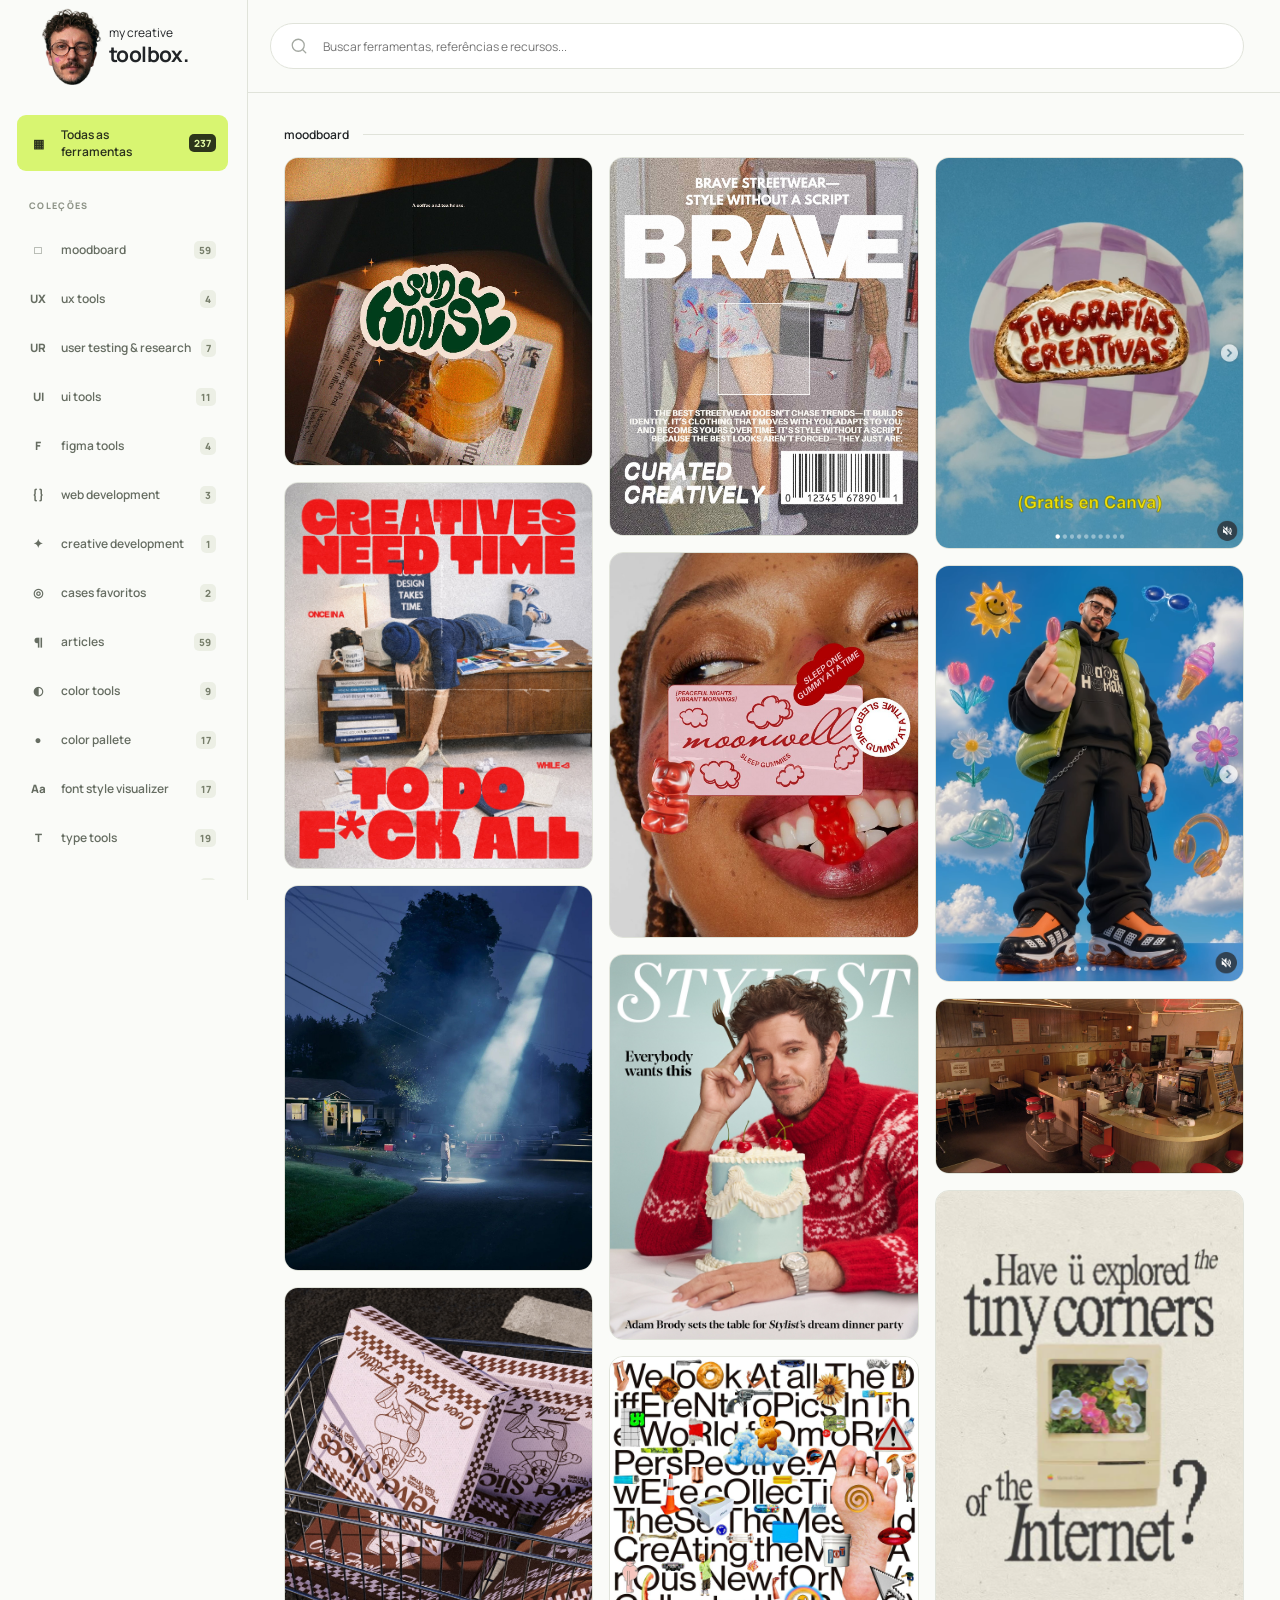
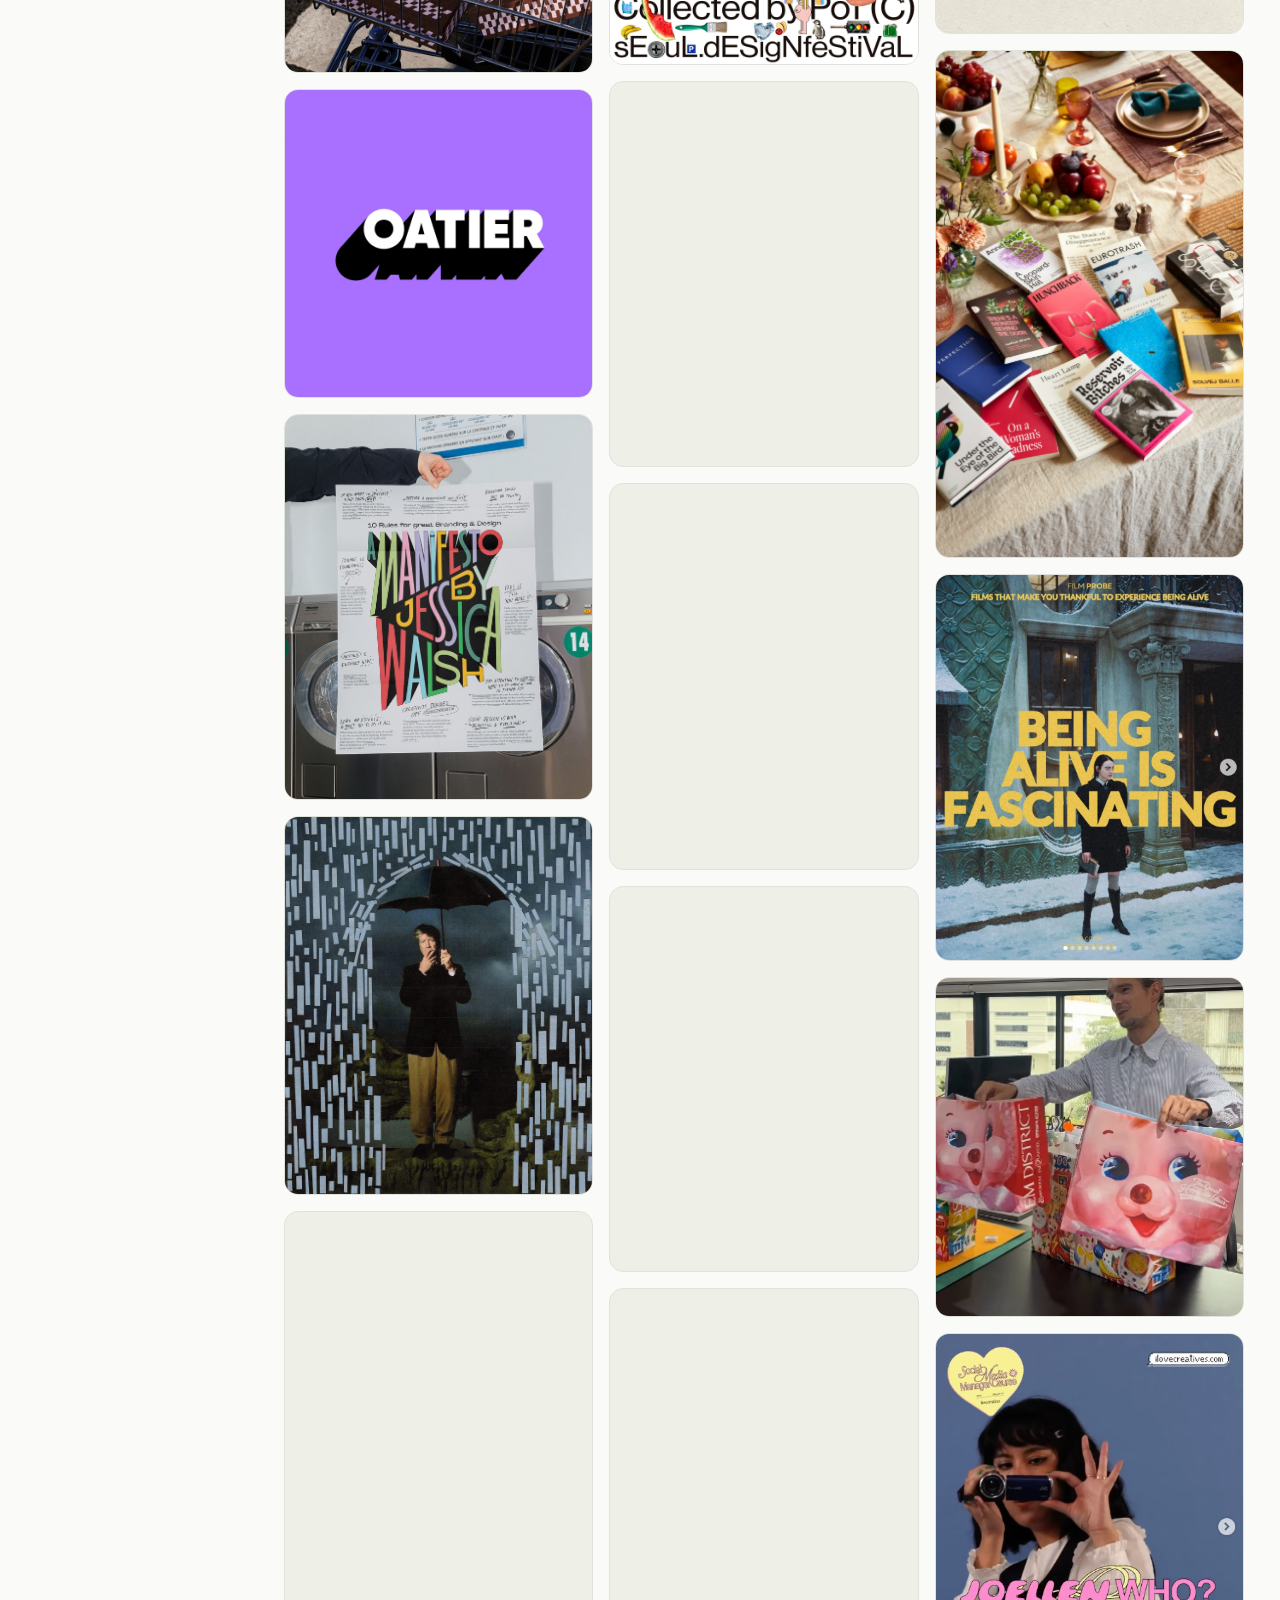
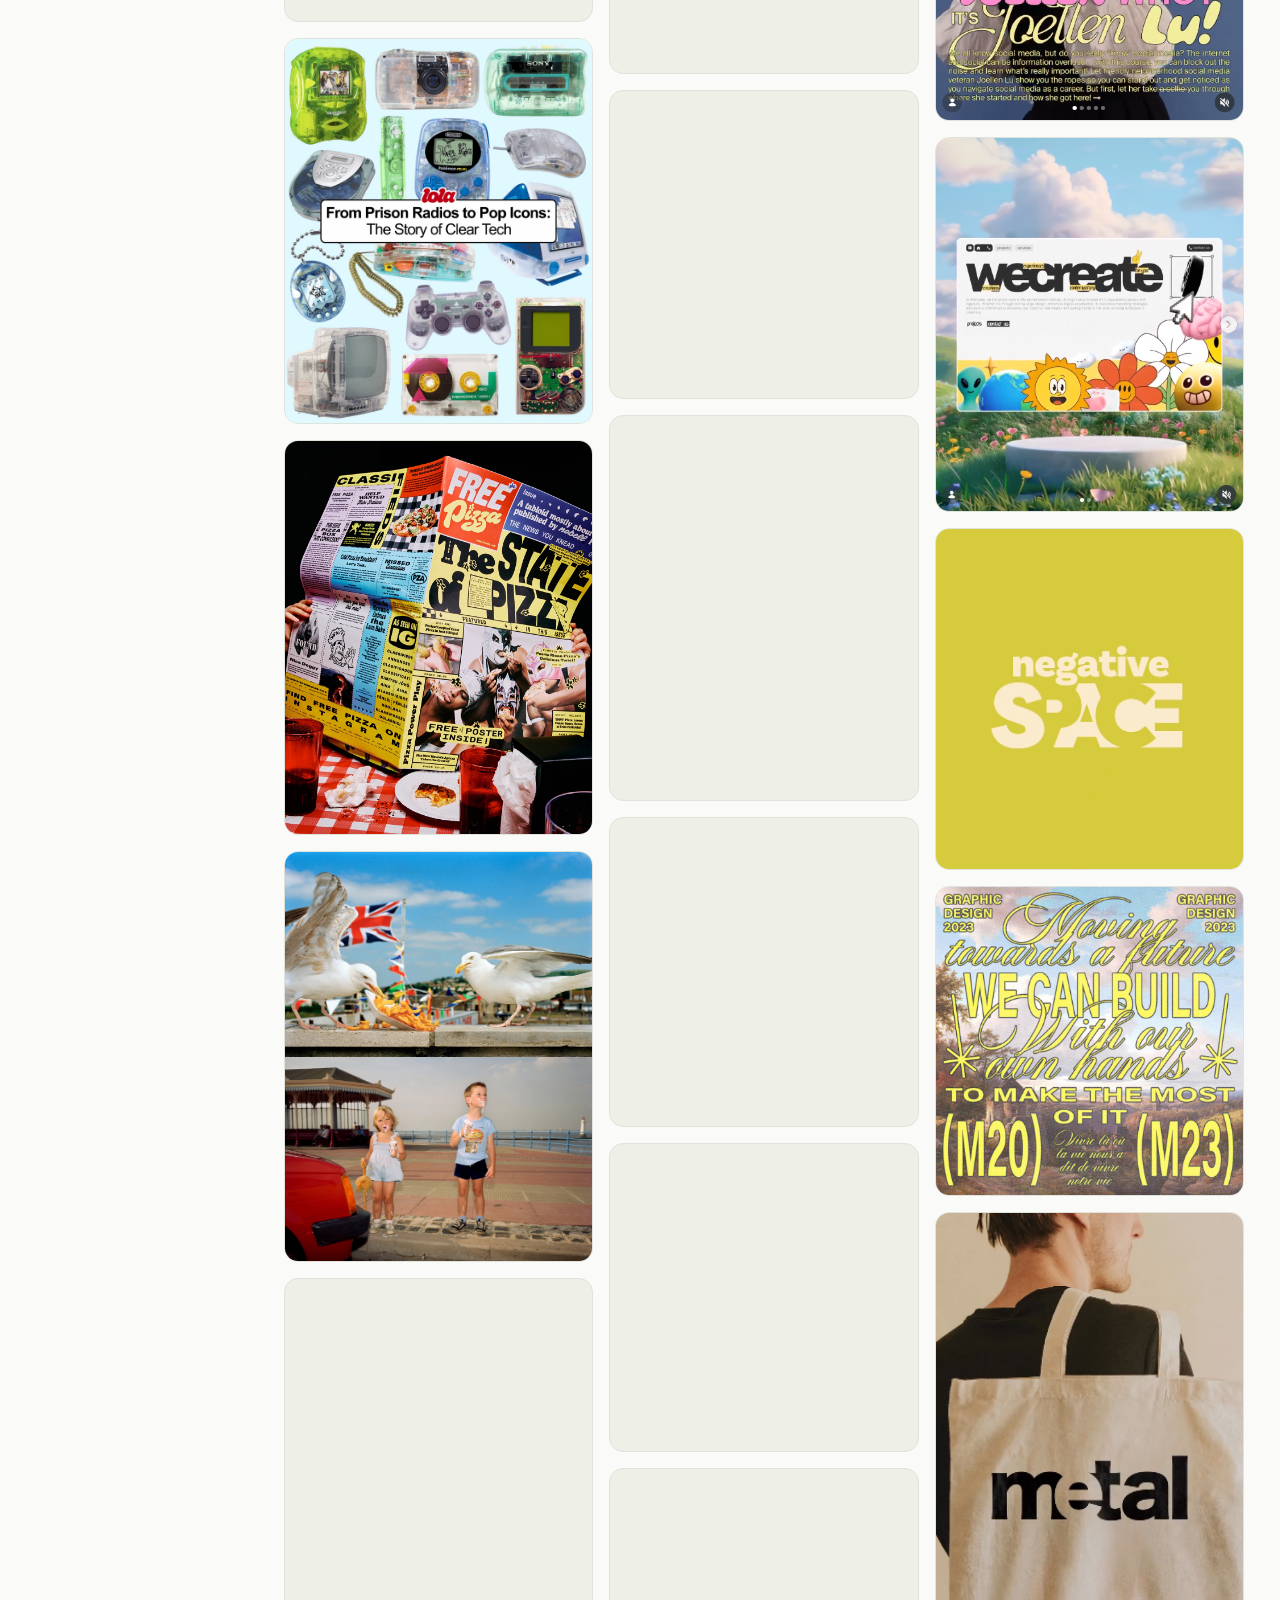
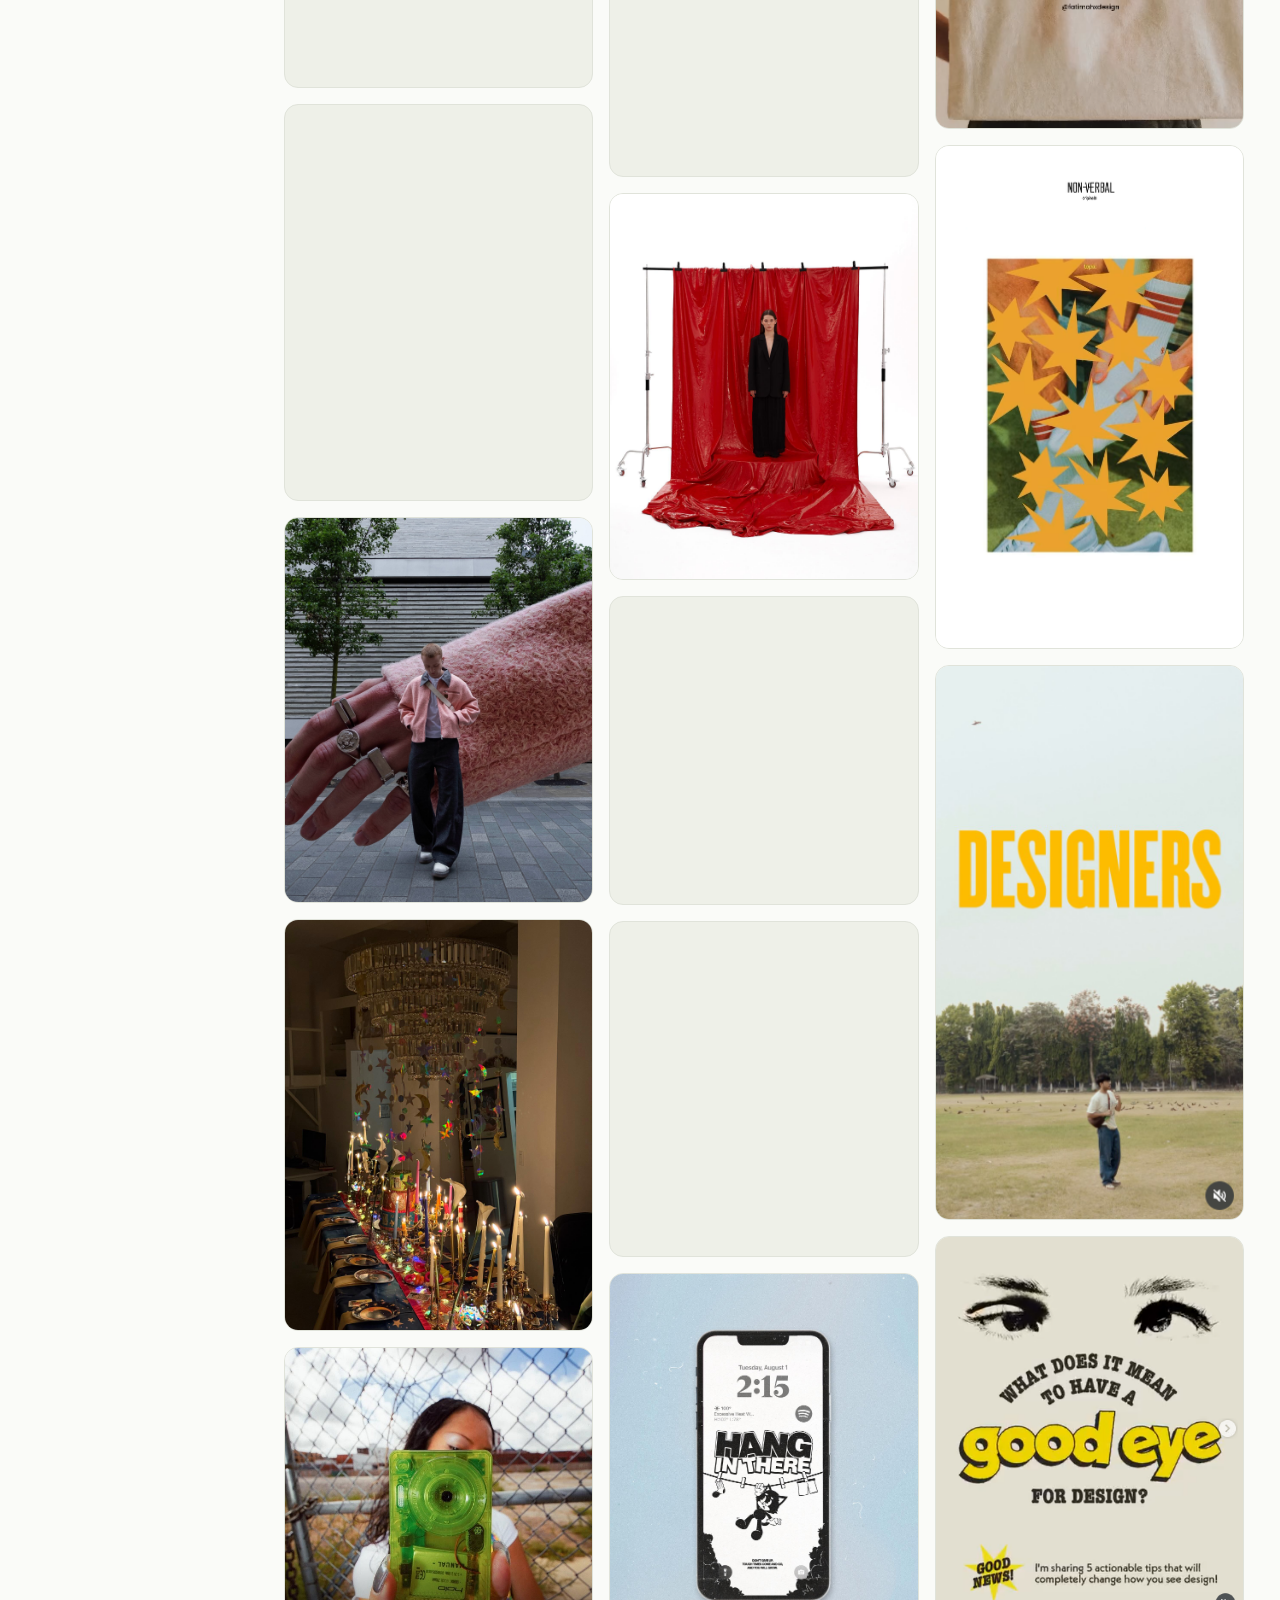
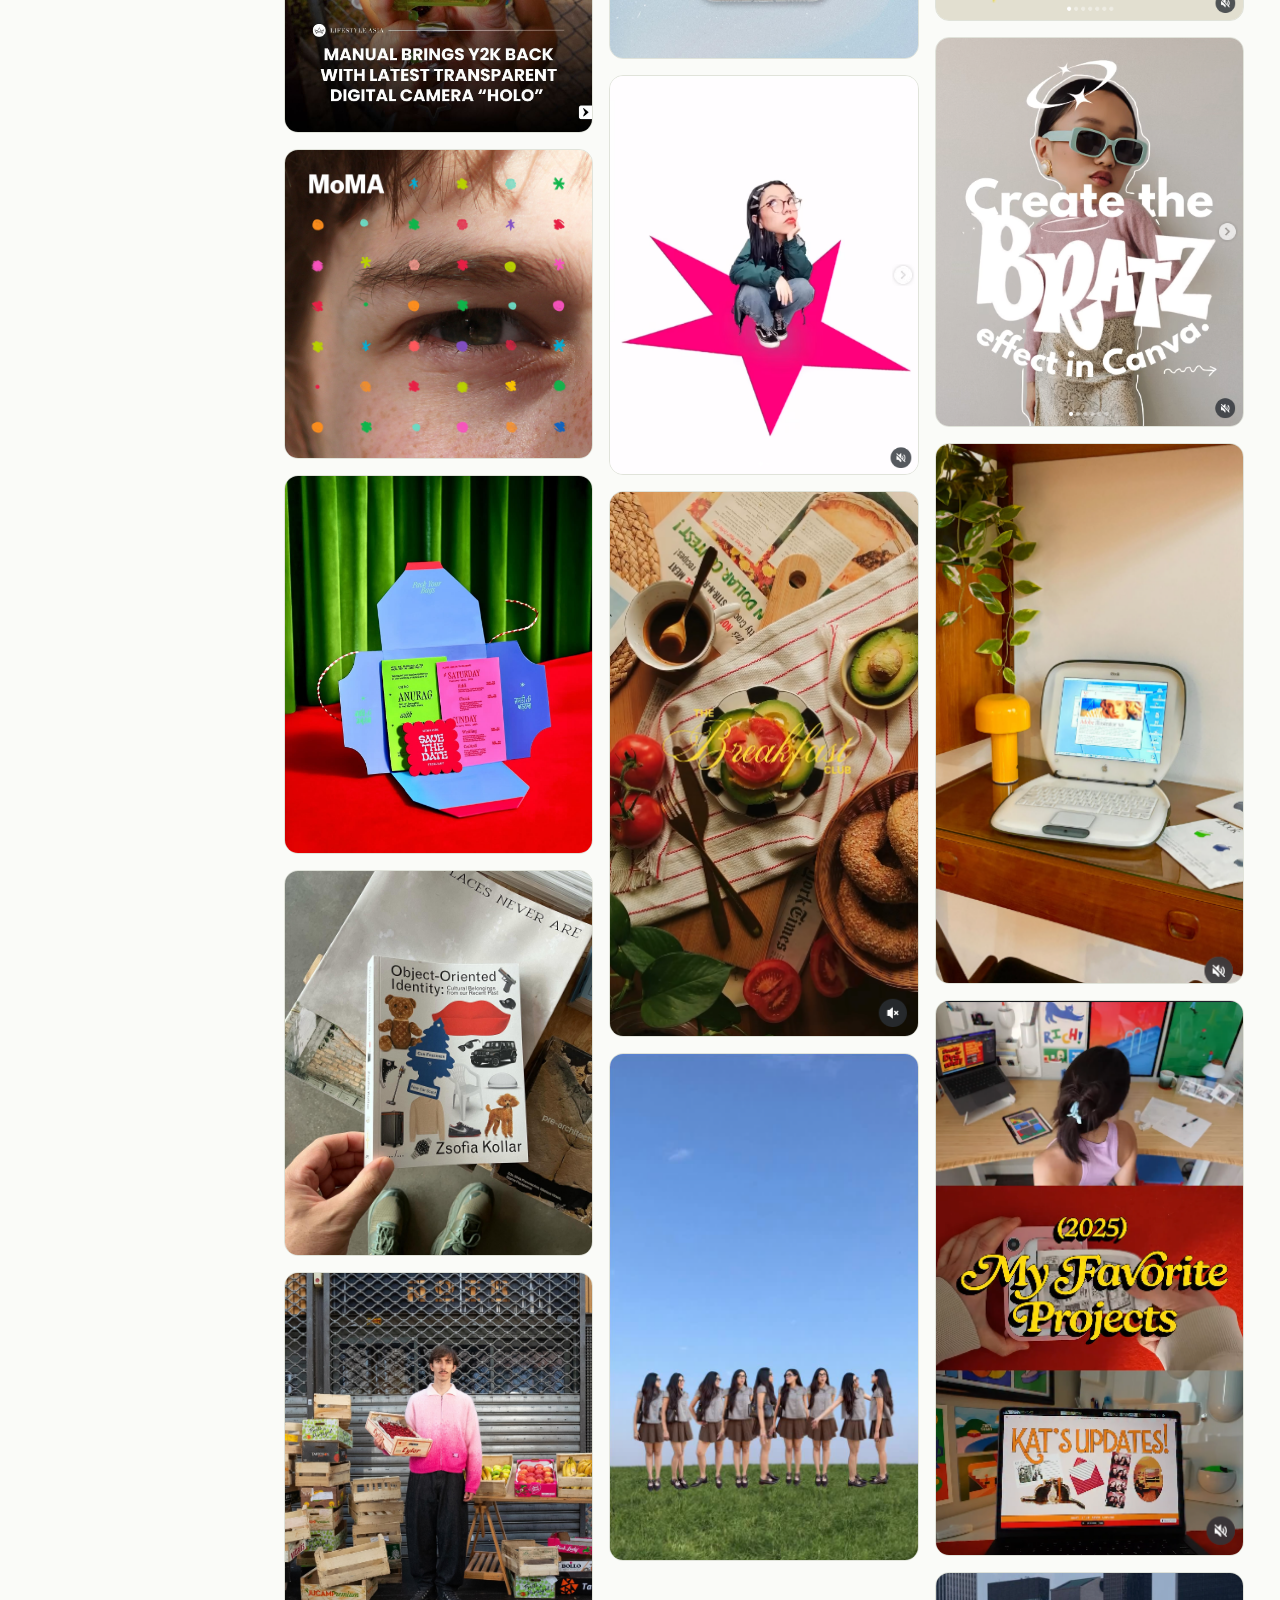
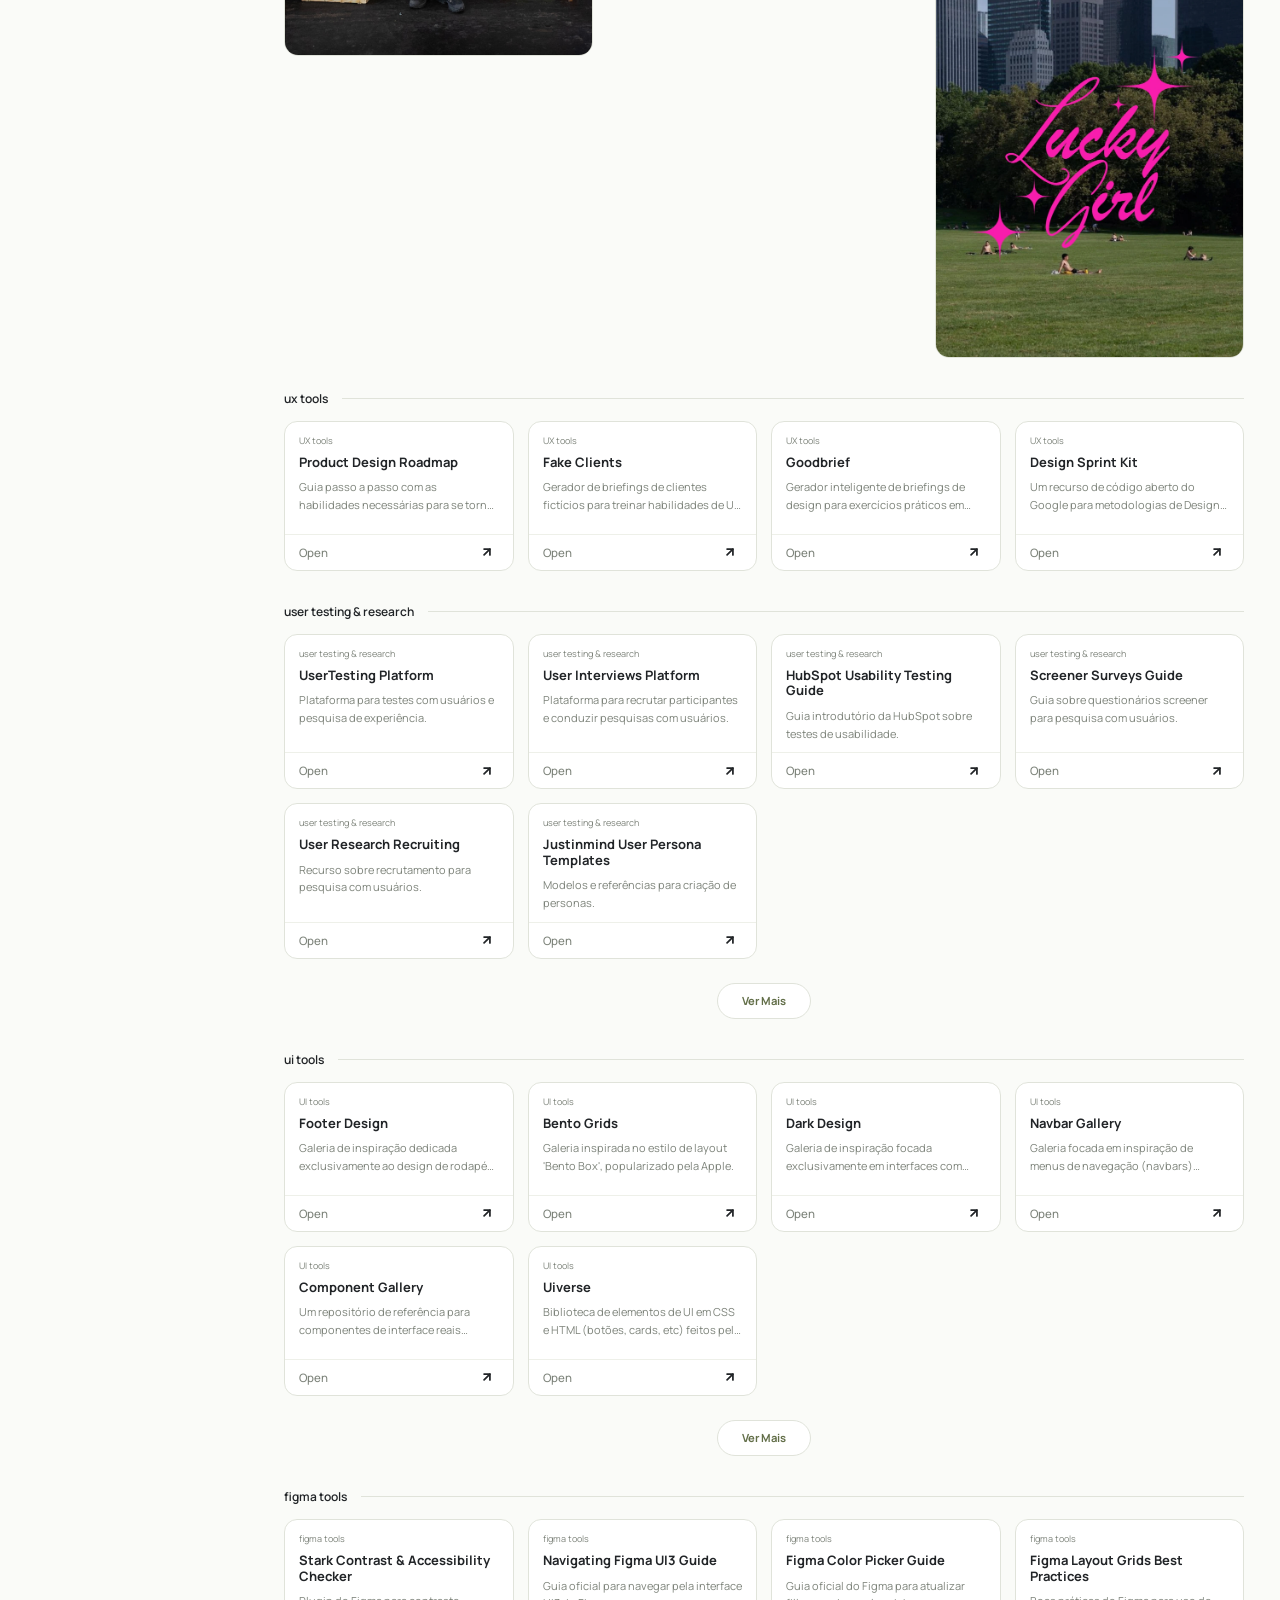
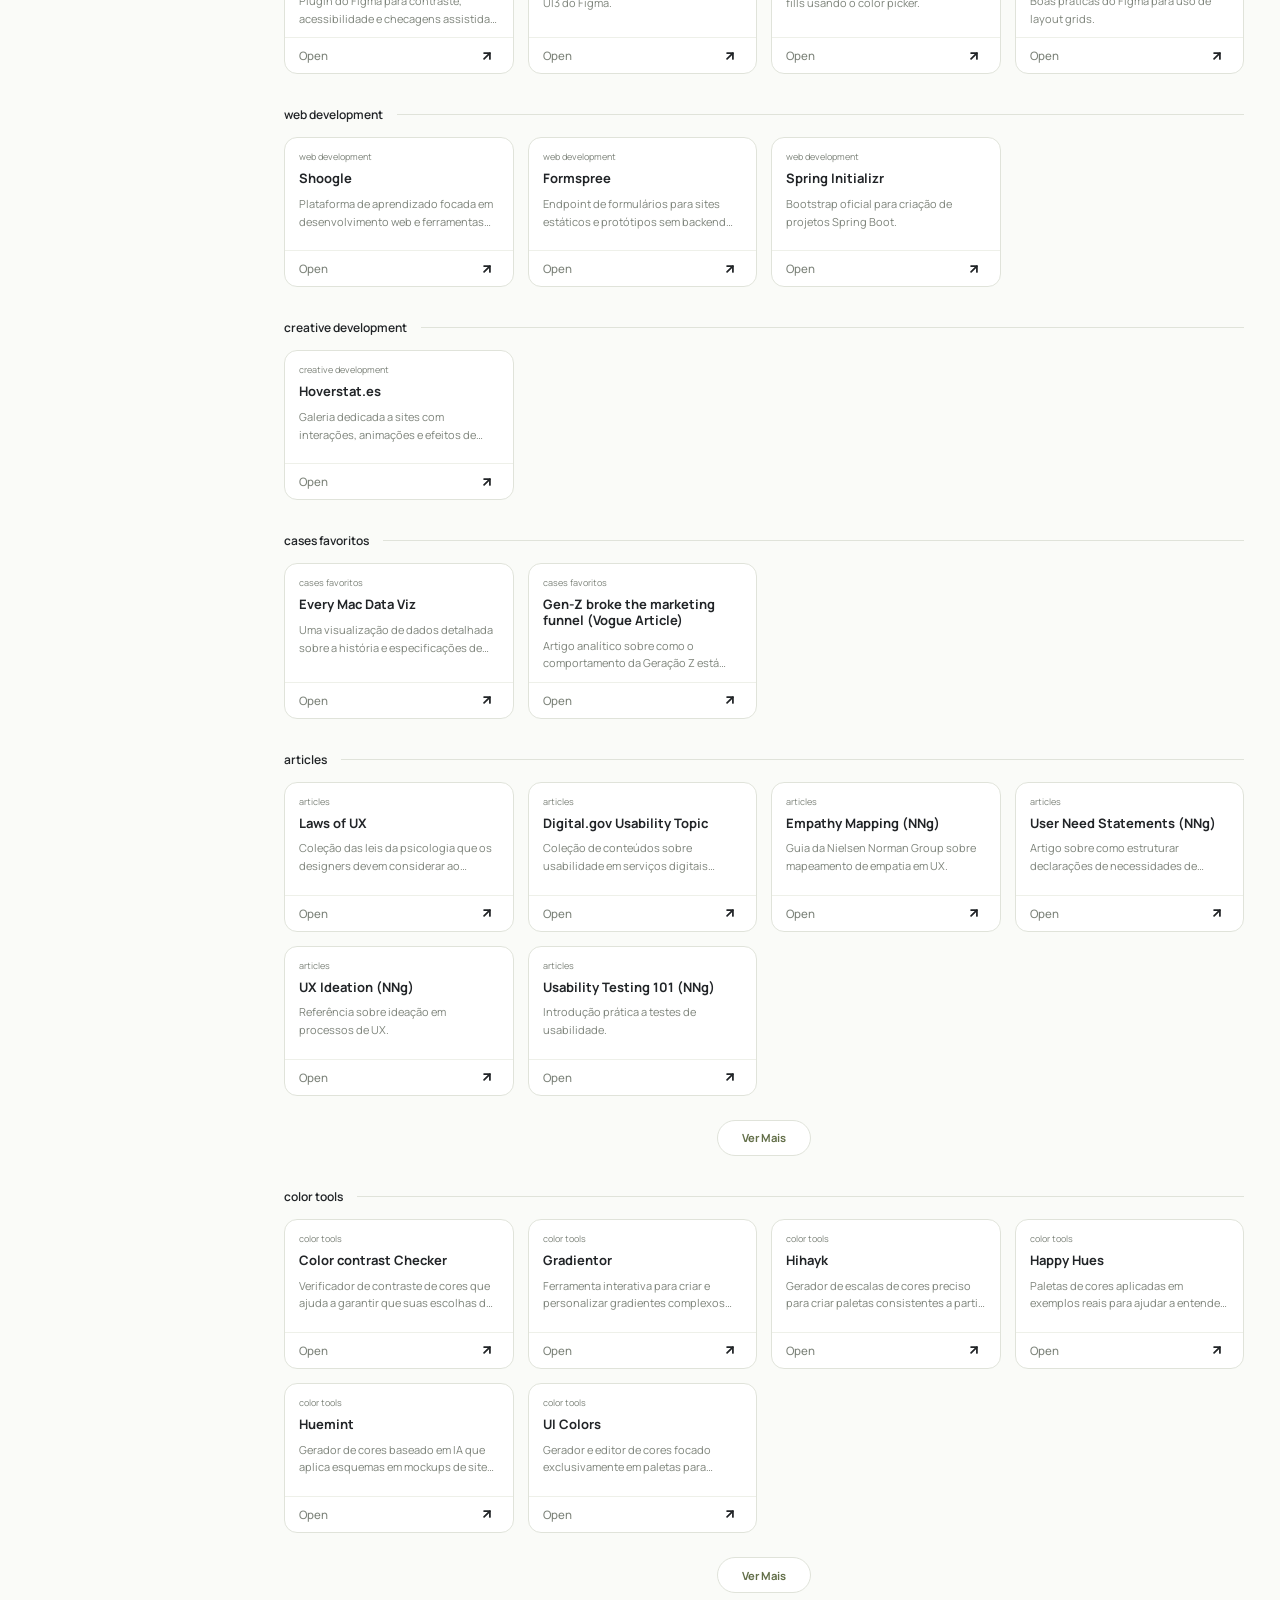
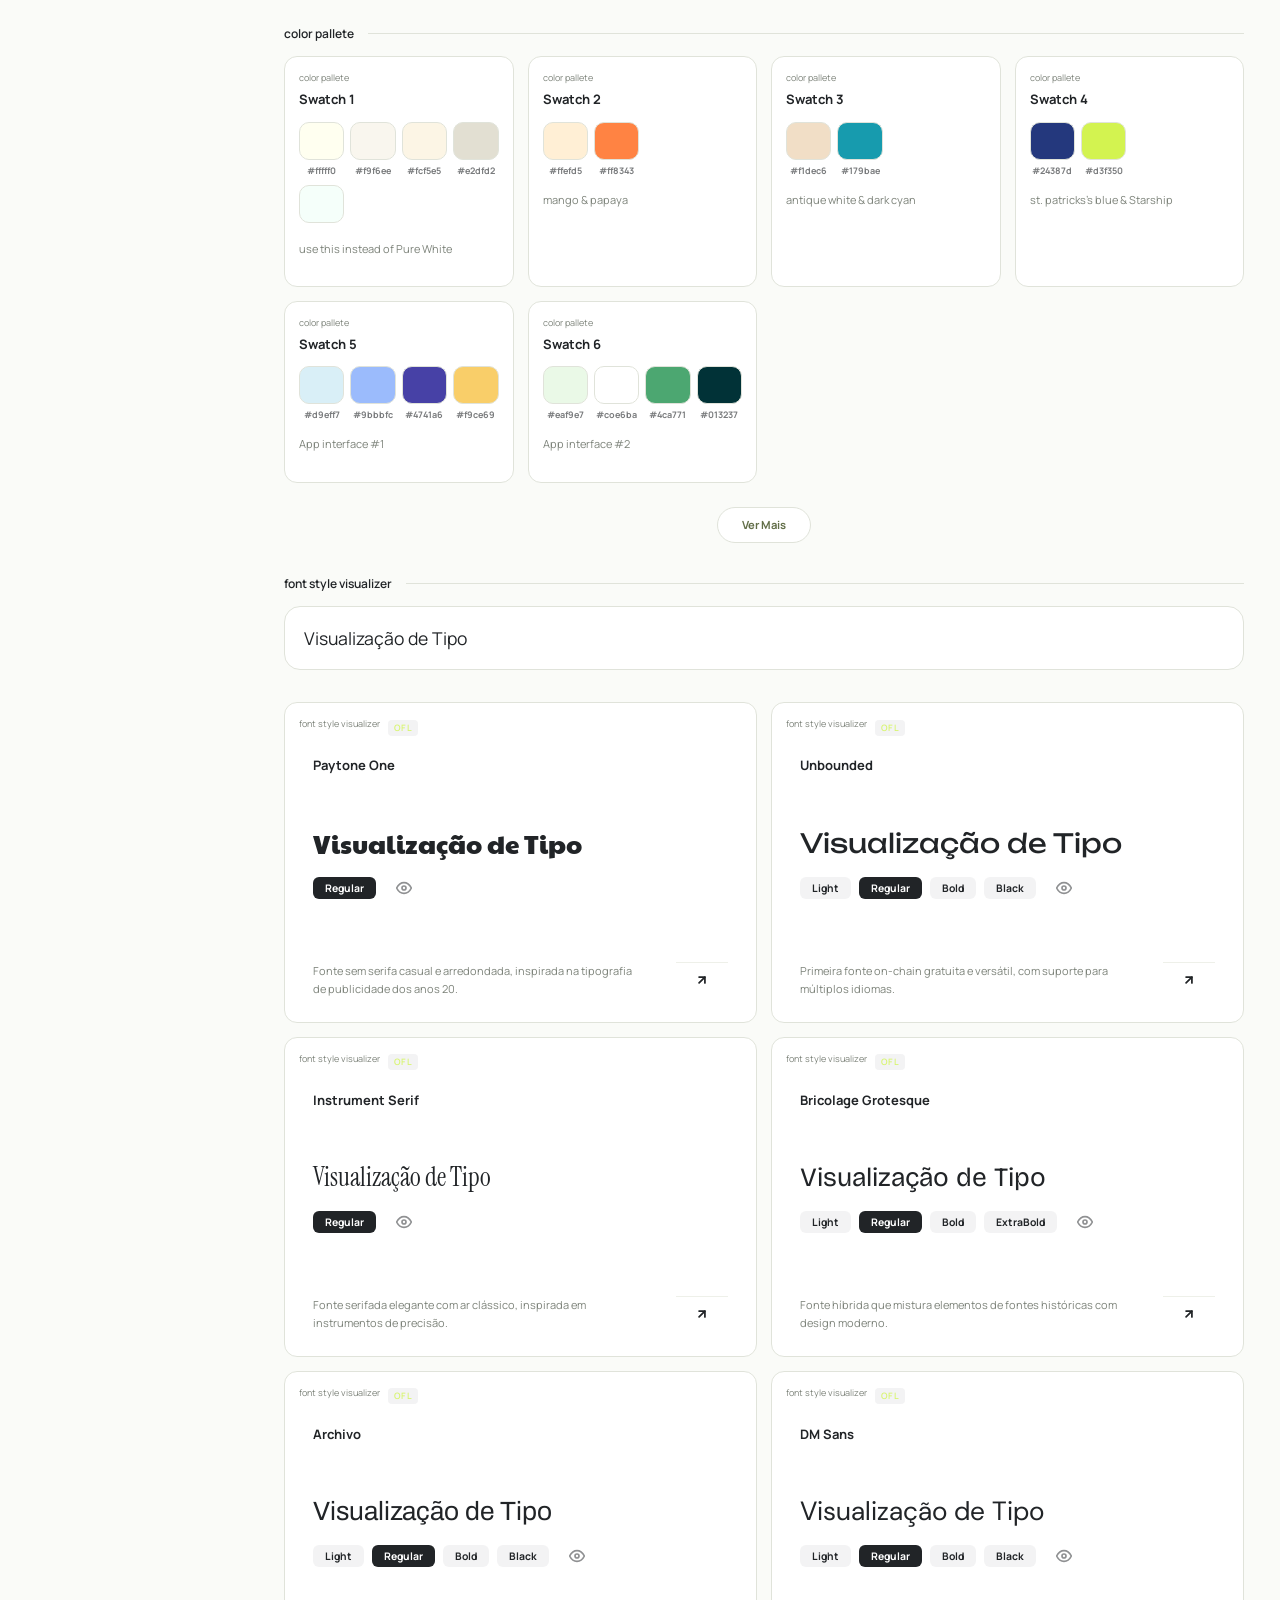
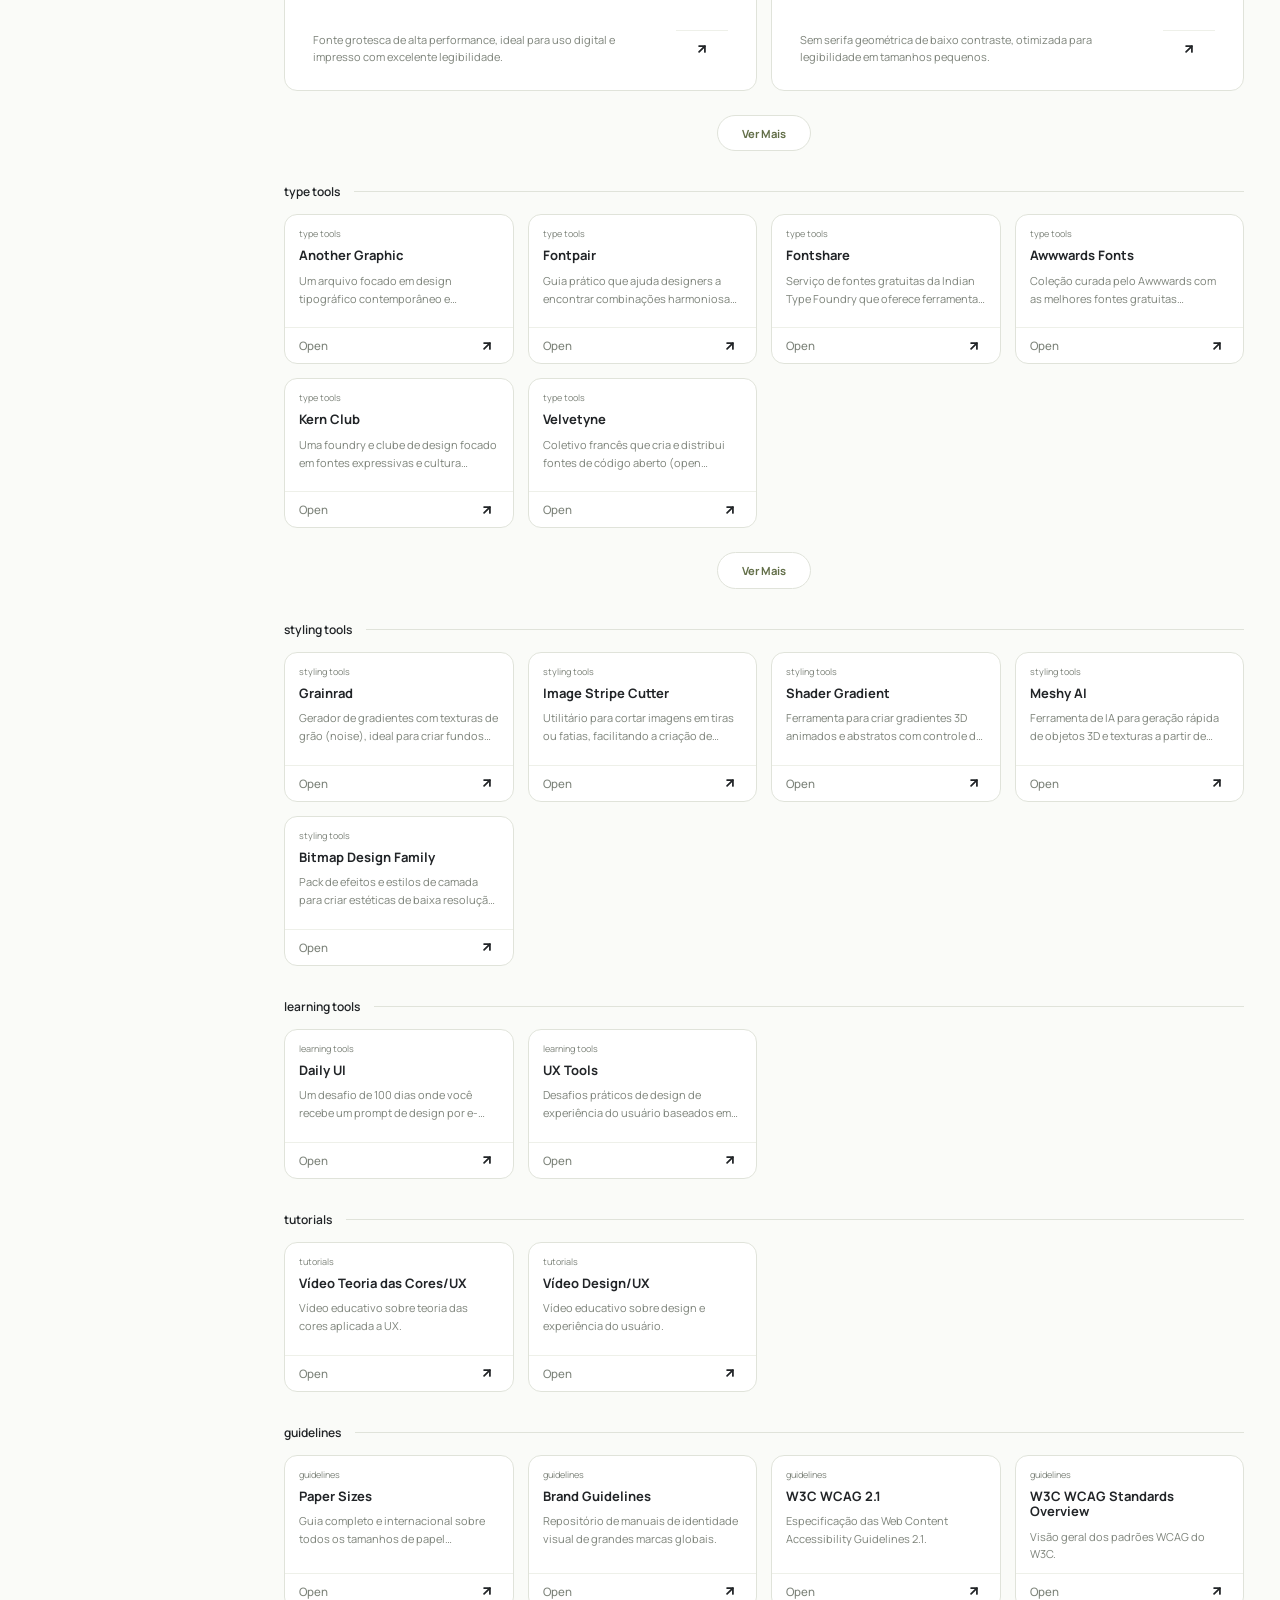
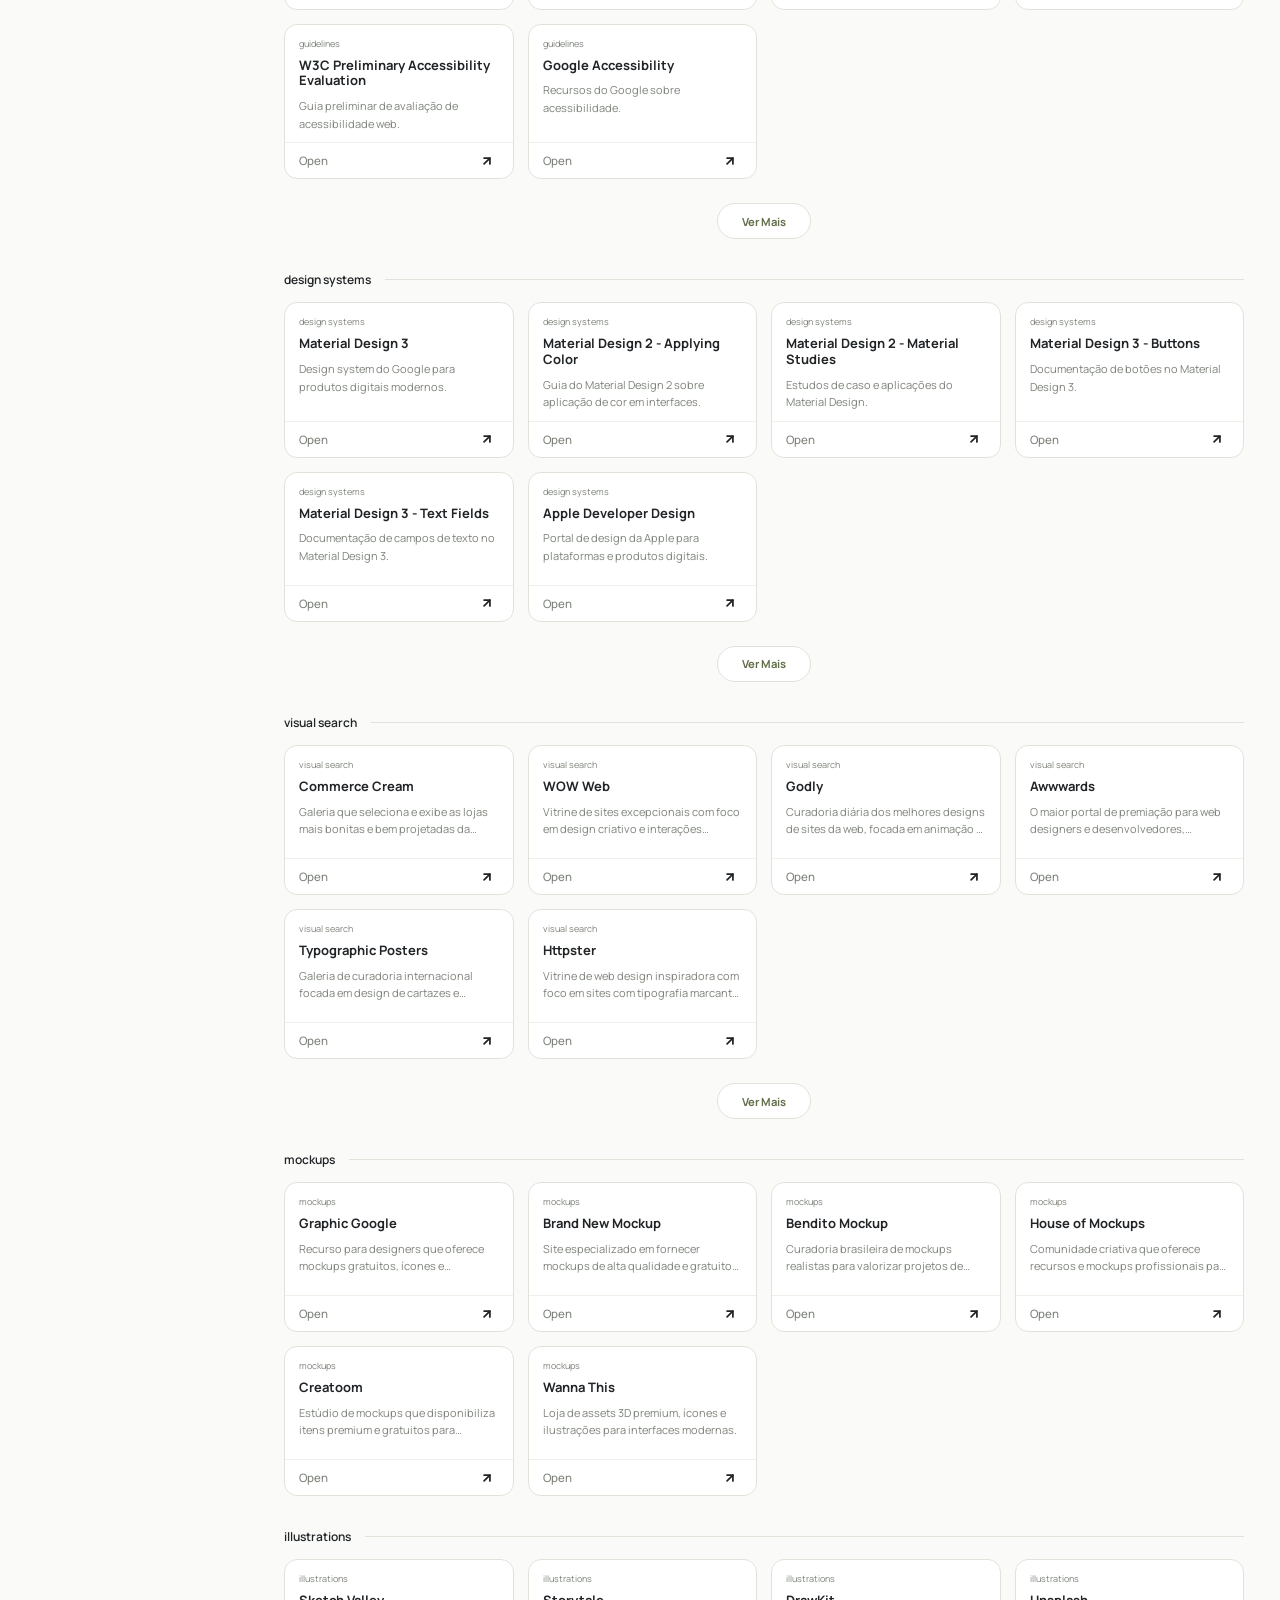
==== index.html @ 67f5ed66 "Initial commit" ====
<!DOCTYPE html>
<html lang="pt-br">
<head>
    <meta charset="UTF-8">
    <meta name="viewport" content="width=device-width, initial-scale=1.0">
    <title>My Creative Toolbox</title>
    <link rel="preconnect" href="https://fonts.googleapis.com">
    <link rel="preconnect" href="https://fonts.gstatic.com" crossorigin>
    <link href="https://fonts.googleapis.com/css2?family=DM+Serif+Display&family=Manrope:wght@400;600;700;800&display=swap" rel="stylesheet">
    <link rel="stylesheet" href="style.css">
</head>
<body>

    <div id="app-container">
        <main id="content">
            <!-- JS -->
        </main>
    </div>

    <script src="script.js"></script>
</body>
</html>
---- style.css ----
:root {
    /* Brand identity */
    --bg-color: #FAFAFA;
    --bg-card: #FFFFFF;
    --text-main: #212427;
    --text-muted: #7c8178;
    --border-color: #E0E0E0;
    --accent: #B0D411;
    --accent-blue: #4A90E2;
    --accent-pink: #FF2D55;
    --accent-orange: #FF6B00;
    --accent-green: #B0D411;
    --font-main: 'Manrope', sans-serif;
    --font-serif: 'DM Serif Display', serif;
    --card-shadow: 0 4px 12px rgba(0, 0, 0, 0.05);
    --radius: 12px;
}

body.dark-theme {
    --bg-color: #1A1A1A;
    --bg-card: #212427;
    --text-main: #FFFFFF;
    --text-muted: #CCCCCC;
    --border-color: rgba(255, 255, 255, 0.1);
    --card-shadow: 0 4px 12px rgba(0, 0, 0, 0.5);
}

html {
    background-color: var(--bg-color);
    transition: background-color 0.3s ease;
}

* {
    margin: 0;
    padding: 0;
    box-sizing: border-box;
}

/* Navbar Styles */
.navbar {
    position: fixed;
    top: 0;
    left: 0;
    width: 100%;
    height: 64px;
    background: rgba(255, 255, 255, 0.7);
    backdrop-filter: blur(20px);
    -webkit-backdrop-filter: blur(20px);
    border-bottom: 1px solid var(--border-color);
    z-index: 2000;
    display: flex;
    justify-content: center;
    padding: 0 2rem;
}

body.dark-theme .navbar {
    background: rgba(28, 28, 30, 0.7);
}

.nav-content {
    width: 100%;
    max-width: 1200px;
    display: flex;
    justify-content: space-between;
    align-items: center;
}

.nav-links {
    display: flex;
    gap: 1.5rem;
}

.nav-link {
    text-decoration: none;
    color: var(--text-main);
    font-size: 0.75rem;
    font-weight: 700;
    text-transform: uppercase;
    letter-spacing: 0.05em;
    transition: color 0.3s ease;
}

.nav-link:hover {
    color: var(--accent-blue);
}

body {
    color: var(--text-main);
    font-family: var(--font-main);
    display: flex;
    justify-content: center;
    padding: 6rem 2rem 4rem 2rem; /* Aumentado padding-top para não cobrir a hero */
    position: relative;
    scroll-behavior: smooth;
    background-color: var(--bg-color);
    transition: color 0.3s ease, background-color 0.3s ease;
    overflow-x: hidden;
}

body::before {
    content: '';
    position: absolute;
    top: 0;
    left: 0;
    width: 100%;
    height: 100%;
    background-image: url('assets/bg2.jpg');
    background-size: cover;
    background-position: center;
    background-attachment: fixed;
    opacity: 0.1; /* Bem sutil para o estilo iOS */
    pointer-events: none;
    z-index: -1;
}

#app-container {
    width: 100%;
    max-width: 1200px;
    position: relative;
    z-index: 10;
}

.hero-section {
    margin-bottom: 5rem;
    position: relative;
    text-align: center;
}

/* Barra de Busca iOS Style */
.search-container {
    max-width: 600px;
    margin: 2rem auto;
    padding: 0 1rem;
    padding-bottom: 2rem;
    position: sticky;
    top: 1rem;
    z-index: 100;
}

.search-input {
    width: 100%;
    padding: 0.8rem 3.5rem 0.8rem 1.2rem;
    border-radius: 12px;
    border: 1px solid var(--border-color);
    background: rgba(255, 255, 255, 0.8);
    backdrop-filter: blur(10px);
    -webkit-backdrop-filter: blur(10px);
    font-family: var(--font-main);
    font-size: 0.9rem;
    color: var(--text-main);
    box-shadow: 0 4px 20px rgba(0,0,0,0.05);
    outline: none;
    transition: all 0.3s ease;
}

body.dark-theme .search-input {
    background: rgba(28, 28, 30, 0.8); /* Cor do bg-card com transparência */
    box-shadow: 0 4px 20px rgba(0,0,0,0.3); /* Sombra mais escura para dark mode */
}

.search-icon {
    position: absolute;
    right: 2.2rem;
    top: 0.8rem;
    color: var(--text-muted);
    pointer-events: none;
    opacity: 0.7;
}

.hero-banner {
    max-width: 100%;
    height: auto;
    display: block;
    margin: 0 auto;
}

.hero-title::selection {
    background: var(--accent);
    color: #FFFFFF;
}

.category-section {
    --section-accent: var(--accent-green);
    margin-bottom: 3.5rem;
    position: relative;
}

.category-header {
    font-family: var(--font-serif);
    font-weight: 400;
    font-size: 2.2rem;
    padding: 0 0.5rem;
    margin-bottom: 0.75rem;
    display: flex;
    align-items: center;
    gap: 1rem;
    color: var(--text-main);
    letter-spacing: -0.01em;
}

.category-description {
    font-size: 0.85rem;
    color: var(--text-muted);
    margin-bottom: 1.5rem;
    padding: 0 0.5rem;
    max-width: 800px;
    line-height: 1.5;
    font-weight: 400;
}

.tools-grid {
    display: grid;
    grid-template-columns: repeat(auto-fill, minmax(280px, 1fr));
    gap: 1.5rem;
    padding: 0.5rem;
}

.tools-grid.font-list {
    grid-template-columns: repeat(2, 1fr);
}

/* Ajuste para manter a legibilidade em dispositivos móveis */
@media (max-width: 850px) {
    .tools-grid.font-list {
        grid-template-columns: 1fr;
    }
}

.tool-card {
    background: var(--bg-card);
    color: var(--text-main);
    padding: 1.5rem;
    text-decoration: none;
    display: flex;
    flex-direction: column;
    justify-content: space-between;
    min-height: 180px;
    border-radius: var(--radius);
    border: 1px solid var(--border-color);
    box-shadow: var(--card-shadow);
    transition: transform 0.3s cubic-bezier(0.4, 0, 0.2, 1), box-shadow 0.3s ease, background-color 0.3s ease;
}

.tool-card:hover {
    transform: scale(1.02);
    box-shadow: 0 8px 24px rgba(0, 0, 0, 0.08);
}

.tool-tags {
    display: flex;
    gap: 0.5rem;
    align-items: center;
    margin-bottom: 0.5rem;
}

.tool-category-tag {
    font-size: 0.6rem;
    text-transform: uppercase;
    letter-spacing: 0.05em;
    opacity: 0.6;
}

.tool-license-tag {
    font-size: 0.55rem;
    text-transform: uppercase;
    letter-spacing: 0.05em;
    padding: 2px 6px;
    border-radius: 4px;
    background: rgba(142, 142, 147, 0.1);
    font-weight: 600;
}

.tool-license-tag.free { color: var(--accent-green); }
.tool-license-tag.restricted { color: var(--accent-pink); }


.tool-name {
    font-weight: 800;
    font-size: 1.1rem;
    line-height: 1.2;
    margin-bottom: 0.4rem;
    letter-spacing: -0.01em;
}

.tool-description {
    font-size: 0.8rem;
    line-height: 1.4;
    color: var(--text-main);
    opacity: 0.7;
}

.tool-link-icon {
    margin-top: 2rem;
    padding-top: 10px;
    font-family: var(--font-main);
    font-weight: 600;
    font-size: 0.6rem;
    text-transform: uppercase;
    display: flex;
    justify-content: flex-end;
    align-items: center;
    color: var(--text-main);
}

.arrow-button {
    width: 28px;
    height: 28px;
    background: var(--bg-color);
    border-radius: 50%;
    display: flex;
    align-items: center;
    justify-content: center;
    transition: all 0.3s ease;
    color: var(--text-main);
    border: 1px solid var(--border-color);
}

.tool-card:hover .arrow-button {
    background-color: var(--text-main);
    color: #FFFFFF;
}

/* Books Checklist Styles */
.books-checklist {
    background: var(--bg-card);
    border-radius: var(--radius);
    border: 1px solid var(--border-color);
    padding: 0.5rem 1.5rem;
    display: flex;
    flex-direction: column;
    box-shadow: var(--card-shadow);
}

.book-checklist-item {
    display: flex;
    gap: 1rem;
    padding: 1rem 0;
    border-bottom: 1px solid var(--border-color);
    transition: opacity 0.3s ease;
}

.book-checklist-item:last-child {
    border-bottom: none;
}

.book-info {
    flex: 1;
}

.book-title-link {
    font-weight: 600;
    font-size: 1rem;
    text-decoration: none;
    color: var(--text-main);
    display: block;
    margin-bottom: 0.2rem;
}

.book-description-text {
    font-size: 0.85rem;
    opacity: 0.8;
    line-height: 1.4;
}

.book-checklist-item.completed {
    opacity: 0.5;
}

.book-checklist-item.completed .book-title-link {
    text-decoration: line-through;
}

/* Custom Checkbox */
.checkbox-container {
    display: block;
    position: relative;
    cursor: pointer;
    width: 22px;
    height: 22px;
    user-select: none;
    margin-top: 4px;
}

.checkbox-container input { display: none; }

.checkmark {
    position: absolute;
    top: 0;
    left: 0;
    height: 22px;
    width: 22px;
    background-color: transparent;
    border: 1.5px solid var(--text-muted);
    border-radius: 50%; /* iOS style round checkboxes */
}

.checkbox-container input:checked ~ .checkmark {
    background-color: var(--accent-blue);
    border-color: var(--accent-blue);
}

.checkmark:after {
    content: "";
    position: absolute;
    display: none;
    left: 7px;
    top: 3px;
    width: 5px;
    height: 10px;
    border: solid white;
    border-width: 0 3px 3px 0;
    transform: rotate(45deg);
}

.checkbox-container input:checked ~ .checkmark:after {
    display: block;
}

/* Color Pallete Styles */
.swatches-container {
    display: flex;
    gap: 1rem;
    margin: 1.5rem 0;
}

.swatch-item {
    display: flex;
    flex-direction: column;
    align-items: center;
    gap: 0.5rem;
}

.swatch-box {
    width: 44px;
    height: 44px;
    border-radius: 10px;
    border: 1px solid var(--border-color);
    cursor: pointer;
    transition: transform 0.2s ease;
}

.swatch-label {
    font-size: 0.65rem;
    font-weight: 700;
    color: var(--text-main);
    font-family: var(--font-main);
    letter-spacing: 0.05em;
    opacity: 0.6;
}

/* --- DECLARAÇÃO DE FONTES LOCAIS --- */

@font-face {
  font-family: 'Gambarino';
  src: url('assets/fonts/Gambarino-Regular.eot') format('embedded-opentype'),
       url('assets/fonts/Gambarino-Regular.woff2') format('woff2'),
       url('assets/fonts/Gambarino-Regular.woff') format('woff'),
       url('assets/fonts/Gambarino-Regular.ttf') format('truetype');
  font-weight: 400;
  font-display: swap;
  font-style: normal;
}


/* --- FIM DAS FONTES LOCAIS --- */

.font-preview-controls {
    margin-bottom: 2rem;
    width: 100%;
}

.font-input {
    width: 100%;
    padding: 1.2rem;
    font-family: var(--font-main);
    font-size: 1.1rem;
    border: 1px solid var(--border-color);
    border-radius: var(--radius);
    background: var(--bg-card);
    color: var(--text-main);
    outline: none;
    transition: all 0.2s ease;
}

.font-preview-text {
    font-size: 2.2rem;
    margin: 0;
    line-height: 1.2;
    word-break: break-word;
    min-height: auto;
    transition: color 0.2s ease;
}

.font-card {
    min-height: auto;
    padding: 1.2rem 1.5rem;
}

.font-card-footer {
    display: flex;
    justify-content: space-between;
    align-items: center;
    gap: 2rem;
    margin-top: auto;
}

.font-card .tool-link-icon {
    margin-top: 0;
    padding-top: 0;
}

.font-preview-container {
    margin: 1.5rem 0 2.5rem 0;
    display: flex;
    flex-direction: column;
}

.weight-selector {
    display: flex;
    gap: 0.5rem;
    margin-top: 1rem;
    flex-wrap: wrap;
    position: relative;
    align-items: center;
}

.variation-preview-trigger {
    display: inline-flex;
    align-items: center;
    justify-content: center;
    width: 24px;
    height: 24px;
    cursor: help;
    margin-left: 8px;
    opacity: 0.5;
    transition: all 0.2s ease;
    color: var(--text-main);
}

.tool-card:hover .variation-preview-trigger {
    color: #FFFFFF;
}

.variation-preview-trigger:hover {
    opacity: 1 !important;
    transform: scale(1.1);
}

.variations-popup {
    display: none;
    position: absolute;
    bottom: calc(100% + 12px);
    left: 0;
    background: var(--bg-card);
    border: 1px solid var(--border-color);
    padding: 1.2rem;
    z-index: 1000;
    width: 320px;
    border-radius: var(--radius);
    box-shadow: 0 10px 30px rgba(0,0,0,0.15);
    pointer-events: none;
    color: var(--text-main);
}

.variation-preview-trigger:hover + .variations-popup {
    display: block;
}

.popup-line {
    margin-bottom: 1rem;
    border-bottom: 1px solid rgba(14, 17, 17, 0.05);
    padding-bottom: 0.5rem;
}

.popup-line:last-child {
    margin-bottom: 0;
    border-bottom: none;
}

.popup-weight-label {
    font-size: 0.6rem;
    text-transform: uppercase;
    font-weight: 800;
    display: block;
    margin-bottom: 4px;
    opacity: 0.6;
}

.popup-preview-text {
    font-size: 1.3rem;
    line-height: 1.2;
    word-break: break-word;
}

.weight-chip {
    background: rgba(142, 142, 147, 0.1);
    border: none;
    padding: 4px 12px;
    border-radius: 6px;
    font-size: 0.65rem;
    font-family: var(--font-main);
    font-weight: 700;
    cursor: pointer;
    transition: all 0.2s ease;
    color: var(--text-main);
}

.weight-chip:hover {
    background: rgba(33, 36, 39, 0.14);
}

.weight-chip.active {
    background: #212427;
    color: #FFFFFF;
}

/* Moodboard Mural Styles */
.moodboard-grid {
    columns: 3 300px;
    column-gap: 1.5rem;
    padding: 0.5rem;
}

.moodboard-item {
    break-inside: avoid;
    margin-bottom: 1.5rem;
    border-radius: var(--radius);
    overflow: hidden;
    border: 1px solid var(--border-color);
    box-shadow: var(--card-shadow);
    transition: transform 0.3s ease;
    background: var(--bg-card);
}

.moodboard-item:hover {
    transform: scale(1.02);
}

.moodboard-item img {
    width: 100%;
    height: auto;
    display: block;
}

/* Featured Card Highlight */
.tool-card.featured {
    border: 1.5px solid var(--border-color);
    background: var(--bg-card);
    box-shadow: var(--card-shadow);
}

body.dark-theme .tool-card.featured {
    background: var(--bg-card);
}

/* Show More Button */
.show-more-btn {
    display: block;
    margin: 1.5rem auto 0 auto;
    padding: 0.6rem 1.5rem;
    background: var(--bg-card);
    border: 1px solid var(--border-color);
    border-radius: 20px;
    color: var(--accent-blue);
    font-family: var(--font-main);
    font-size: 0.7rem;
    font-weight: 700;
    text-transform: uppercase;
    cursor: pointer;
    transition: all 0.3s ease;
    box-shadow: var(--card-shadow);
}

.show-more-btn:hover {
    background: var(--accent-blue);
    color: #FFFFFF;
    transform: translateY(-2px);
}

/* Catalog identity */
:root {
    --bg-color: #FAFAFA;
    --bg-card: #FFFFFF;
    --text-main: #212427;
    --text-muted: #212427;
    --border-color: #E0E0E0;
    --panel-soft: #F4F4F4;
    --panel-hover: #F0F0F0;
    --accent: #B0D411;
    --accent-green: #B0D411;
    --accent-blue: #4A90E2;
    --accent-pink: #FF2D55;
    --accent-orange: #FF6B00;
    --card-shadow: 0 1px 0 rgba(33, 36, 39, 0.05), 0 12px 28px rgba(33, 36, 39, 0.04);
    --radius: 14px;
}

body.dark-theme {
    --bg-color: #1A1A1A;
    --bg-card: #212427;
    --text-main: #FFFFFF;
    --text-muted: #CCCCCC;
    --border-color: rgba(255, 255, 255, 0.08);
    --panel-soft: #212427;
    --panel-hover: #212427;
    --card-shadow: 0 1px 0 rgba(255, 255, 255, 0.03), 0 18px 34px rgba(0, 0, 0, 0.24);
}

html {
    scroll-padding-top: 28px;
}

body {
    justify-content: flex-start;
    min-height: 100vh;
    padding: 18px 22px 48px 248px;
    background: var(--bg-color);
}

body::before {
    display: none;
}

#app-container {
    max-width: none;
    width: 100%;
}

.navbar {
    top: 8px;
    left: 8px;
    bottom: 8px;
    width: 216px;
    height: auto;
    padding: 10px;
    align-items: stretch;
    justify-content: flex-start;
    background: rgba(255, 255, 255, 0.82);
    border: 1px solid var(--border-color);
    border-radius: 22px;
    box-shadow: 0 18px 45px rgba(16, 17, 18, 0.08);
    overflow: hidden;
}

body.dark-theme .navbar {
    background: rgba(25, 26, 29, 0.86);
}

.nav-content {
    max-width: none;
    min-height: 100%;
    flex-direction: column;
    align-items: stretch;
    justify-content: flex-start;
    gap: 14px;
}

.nav-brand,
.nav-link {
    min-height: 38px;
    border-radius: 18px;
    color: var(--text-main);
    text-decoration: none;
    display: grid;
    grid-template-columns: 24px 1fr auto;
    align-items: center;
    gap: 8px;
    padding: 0 12px;
    font-size: 0.84rem;
    font-weight: 700;
    text-transform: none;
    letter-spacing: 0;
}

.nav-brand {
    background: #212427;
    color: #FFFFFF;
    box-shadow: 0 10px 22px rgba(16, 17, 18, 0.15);
}

.nav-brand-icon,
.nav-link-icon {
    width: 18px;
    height: 18px;
    display: inline-flex;
    align-items: center;
    justify-content: center;
    color: currentColor;
    font-size: 0.72rem;
    font-weight: 800;
}

.nav-brand small,
.nav-link small {
    color: var(--accent-blue);
    background: color-mix(in srgb, var(--accent-blue) 14%, transparent);
    border-radius: 999px;
    padding: 2px 7px;
    font-size: 0.62rem;
    font-weight: 800;
}

.nav-brand small {
    color: #212427;
    background: #B0D411;
}

.nav-links {
    display: flex;
    flex: 1;
    flex-direction: column;
    gap: 2px;
    overflow-y: auto;
    padding-right: 2px;
}

.nav-link {
    color: #212427;
}

.nav-link:hover,
.nav-category-link:hover {
    color: #212427;
    background: color-mix(in srgb, var(--nav-accent, var(--accent-green)) 12%, transparent);
}

.nav-links .nav-link:nth-child(4n + 1) { --nav-accent: var(--accent-green); }
.nav-links .nav-link:nth-child(4n + 2) { --nav-accent: var(--accent-blue); }
.nav-links .nav-link:nth-child(4n + 3) { --nav-accent: var(--accent-orange); }
.nav-links .nav-link:nth-child(4n) { --nav-accent: var(--accent-pink); }

body.dark-theme .nav-link:hover,
body.dark-theme .nav-category-link:hover {
    background: rgba(255, 255, 255, 0.06);
}

.nav-link-label {
    min-width: 0;
    overflow: hidden;
    text-overflow: ellipsis;
    white-space: nowrap;
}

.nav-section-title {
    margin: 14px 8px 6px;
    color: #CCCCCC;
    font-size: 0.64rem;
    font-weight: 800;
    letter-spacing: 0.08em;
    text-transform: uppercase;
}

.hero-section {
    margin: 0;
    padding: 0;
    text-align: left;
}

.search-container {
    max-width: none;
    margin: 0 0 22px;
    padding: 0;
    position: sticky;
    top: 12px;
}

.search-input {
    max-width: none;
    height: 42px;
    padding: 0 44px 0 16px;
    border-radius: 999px;
    background: rgba(255, 255, 255, 0.86);
    box-shadow: 0 10px 28px rgba(16, 17, 18, 0.06);
    font-size: 0.86rem;
}

body.dark-theme .search-input {
    background: rgba(25, 26, 29, 0.88);
}

.search-icon {
    left: auto;
    right: 16px;
    top: 11px;
    width: 18px;
    height: 18px;
}

.category-section {
    margin-bottom: 28px;
}

.category-header {
    position: relative;
    margin: 0 0 16px;
    padding: 0;
    font-family: var(--font-main);
    font-size: 0.92rem;
    font-weight: 800;
    letter-spacing: 0;
    border-bottom: 1px solid var(--border-color);
}

.category-header span {
    display: inline-block;
    padding: 0 18px 10px 0;
    background: var(--bg-color);
    color: var(--text-main);
}

.category-description {
    display: none;
}

.tools-grid {
    grid-template-columns: repeat(auto-fill, minmax(170px, 1fr));
    gap: 12px;
    padding: 0;
}

.tool-card {
    min-height: 150px;
    padding: 0;
    overflow: hidden;
    border-radius: 16px;
    border-color: var(--border-color);
    background: var(--bg-card);
    box-shadow: var(--card-shadow);
    transform: translateZ(0);
}

.tool-card:hover {
    transform: translateY(-2px);
    box-shadow: 0 14px 34px rgba(16, 17, 18, 0.09);
}

.tool-card.featured {
    border-color: var(--border-color);
    background: var(--bg-card);
    box-shadow: var(--card-shadow);
}

.tool-card > div:not(.tool-link-icon) {
    padding: 12px 14px 10px;
    text-align: left;
}

.tool-category-tag {
    color: var(--text-muted);
    font-size: 0.64rem;
    text-transform: none;
    letter-spacing: 0;
    opacity: 1;
}

.tool-name {
    margin-bottom: 3px;
    font-size: 0.92rem;
    line-height: 1.2;
    letter-spacing: 0;
}

.tool-description {
    display: -webkit-box;
    min-height: 32px;
    overflow: hidden;
    color: var(--text-muted);
    font-size: 0.68rem;
    line-height: 1.35;
    opacity: 1;
    -webkit-line-clamp: 2;
    -webkit-box-orient: vertical;
}

.tool-link-icon {
    min-height: 36px;
    margin-top: auto;
    padding: 0 14px;
    justify-content: space-between;
    border-top: 1px solid var(--border-color);
    color: #212427;
    font-size: 0.72rem;
    text-transform: none;
}

.arrow-button {
    width: 24px;
    height: 24px;
    background: transparent;
    border: 0;
    color: #212427;
}

.tool-card:hover .arrow-button {
    background: transparent;
    color: #212427;
}

.palette-card,
.font-card {
    min-height: 182px;
    padding: 14px;
}

.palette-card > div:first-child,
.font-card > div:first-child {
    padding: 0;
    text-align: left;
}

.swatches-container {
    display: grid;
    grid-template-columns: repeat(4, minmax(0, 1fr));
    gap: 8px 6px;
    margin: 14px 0;
    max-height: 104px;
    overflow-y: auto;
    overflow-x: hidden;
    align-items: start;
}

.swatch-item { min-width: 0; gap: 4px; }

.swatch-box {
    width: 100%;
    height: 38px;
    border-radius: 10px;
}

.swatch-label {
    max-width: 100%;
    overflow: hidden;
    font-size: 9px;
    letter-spacing: 0;
    text-overflow: ellipsis;
    white-space: nowrap;
}

.font-input {
    border-radius: 16px;
    background: var(--bg-card);
}

.font-preview-text {
    font-size: 1.65rem;
}

.books-checklist {
    border-radius: 16px;
    box-shadow: var(--card-shadow);
}

.show-more-btn {
    border-radius: 999px;
    color: var(--accent-blue);
    text-transform: none;
    letter-spacing: 0;
}

.show-more-btn:hover {
    background: var(--accent-pink);
    color: #FFFFFF;
}

@media (max-width: 900px) {
    body {
        padding: 88px 14px 36px;
    }

    .navbar {
        right: 8px;
        bottom: auto;
        width: auto;
        height: 64px;
        border-radius: 22px;
    }

    .nav-content {
        min-height: 0;
        flex-direction: row;
        align-items: center;
    }

    .nav-brand {
        width: auto;
        min-width: 154px;
    }

    .nav-links {
        display: none;
    }

    .search-container {
        top: 82px;
    }

    .search-input {
        max-width: none;
    }

    .search-icon {
        left: auto;
        right: 16px;
    }

    .tools-grid,
    .tools-grid.font-list {
        grid-template-columns: repeat(auto-fill, minmax(150px, 1fr));
    }
}

/* Soft catalog layout, based on the updated visual identity. */
:root {
    --bg-color: #fafbf8;
    --text-muted: #7d837a;
    --border-color: #e0e3da;
    --panel-soft: #eef0e8;
    --panel-hover: #e7ebdd;
    --accent: #d8f571;
    --accent-green: #d8f571;
    --card-shadow: none;
}
html { scroll-padding-top: 116px; }
body { padding: 126px 36px 48px 284px; }
.navbar {
    top: 0; left: 0; bottom: 0; width: 248px;
    padding: 0 17px 20px; border: 0;
    border-right: 1px solid var(--border-color);
    border-radius: 0; box-shadow: none;
    background: var(--bg-color); backdrop-filter: none;
}
.nav-content { gap: 22px; min-height: 0; height: 100%; }
.nav-brand {
    min-height: 93px; padding: 0 12px; flex-shrink: 0;
    background: transparent; color: var(--text-main);
    box-shadow: none; border-radius: 0;
    grid-template-columns: 84px 1fr; gap: 0;
}
.nav-brand-icon {
    width: 84px; height: 84px; object-fit: contain;
}
.brand-wordmark { margin-left: -4px; font-size: 12px; font-weight: 400; line-height: 1.3; }
.brand-wordmark strong { display: block; font-size: 21px; letter-spacing: -.6px; }
.nav-links { gap: 6px; scrollbar-width: thin; scrollbar-color: #ced2c7 transparent; }
.nav-section-title { margin: 22px 12px 10px; color: #8d9387; font-size: 9px; letter-spacing: 1.3px; }
.nav-link { min-height: 43px; border-radius: 9px; color: #666d62; font-size: 12px; font-weight: 600; }
.nav-link small { background: #ecefe5; color: #777e6b; border-radius: 5px; padding: 2px 5px; }
.nav-link:hover, .nav-category-link:hover { background: #eef1e7; }
.nav-all-tools { min-height: 56px; background: var(--accent); color: #29301c; }
.nav-all-tools:hover { background: #cdec66; }
.nav-all-tools small { background: #2d361b; color: #e0f8a2; }
.search-container {
    position: fixed; top: 0; left: 248px; right: 0; z-index: 1500;
    height: 93px; margin: 0; padding: 23px 36px 23px 22px;
    border-bottom: 1px solid var(--border-color); background: var(--bg-color);
}
.search-input { height: 46px; padding: 0 22px 0 52px; background: #fff; box-shadow: none; font-size: 12px; }
.search-icon { left: 42px; right: auto; top: 37px; stroke-width: 1.7; color: #7d837a; }
.search-input:focus-visible { outline: 2px solid #a6be65; outline-offset: 3px; box-shadow: none; }
.hero-section { padding: 6px 100px 32px 0; border-bottom: 1px solid var(--border-color); margin-bottom: 20px; }
.hero-eyebrow { color: #7d837a; font-size: 9px; text-transform: uppercase; letter-spacing: 2px; margin-bottom: 18px; }
.hero-section h1 { font-size: clamp(32px, 3.2vw, 46px); font-weight: 600; line-height: 1.13; letter-spacing: -1.8px; }
.hero-section h1 span { background: linear-gradient(transparent 76%, #d8f571 76%, #d8f571 94%, transparent 94%); }
.hero-subtitle { margin-top: 17px; color: var(--text-muted); font-size: 12px; line-height: 1.7; }
.hero-flower { position: absolute; right: 28px; top: 22px; font-size: 112px; font-weight: 400; line-height: 1; color: #dfe5cd; transform: rotate(13deg); }
.catalog-intro { display: flex; justify-content: space-between; gap: 12px; align-items: center; margin-bottom: 24px; font-size: 12px; font-weight: 600; }
.catalog-intro > span::before { content: '●'; color: #95a66b; margin-right: 9px; font-size: 9px; }
.catalog-intro small { margin-left: 8px; padding: 4px 6px; border-radius: 4px; background: #eef0e8; color: #828978; font-size: 10px; font-weight: 400; }
.catalog-intro p { color: var(--text-muted); font-size: 10px; font-weight: 400; }
.category-header { display: flex; align-items: center; border: 0; gap: 14px; font-size: 12px; font-weight: 600; margin-bottom: 14px; }
.category-header::after { content: ''; height: 1px; flex: 1; background: var(--border-color); }
.category-header span { padding: 0; background: transparent; }
.category-section { margin-bottom: 32px; }
.tools-grid { grid-template-columns: repeat(4, minmax(0, 1fr)); gap: 14px; }
.tool-card { border-radius: 13px; box-shadow: none; }
.tool-card:hover { box-shadow: 0 6px 18px #28351c0a; }
.tool-category-tag { font-size: 9px; margin-bottom: 8px; color: var(--text-muted); }
.tool-name { font-size: 13px; font-weight: 700; margin-bottom: 8px; }
.tool-description { font-size: 11px; line-height: 1.6; }
.tool-link-icon { border-color: #eef0e9; color: #7d837a; font-weight: 500; }
.palette-card > div:first-child, .font-card > div:first-child { padding: 0; }
.show-more-btn { color: #626e48; box-shadow: none; }
.show-more-btn:hover { background: var(--accent); color: #29301c; }
.moodboard-grid { columns: 3 220px; column-gap: 16px; padding: 0; }
.moodboard-item { margin-bottom: 16px; box-shadow: none; background: var(--panel-soft); }
.moodboard-item img { width: 100%; height: auto; }
a:focus-visible, button:focus-visible { outline: 2px solid #8fa458; outline-offset: 3px; }
@media (min-width: 1600px) { .tools-grid { grid-template-columns: repeat(5, minmax(0, 1fr)); } }
@media (max-width: 1100px) and (min-width: 901px) { .tools-grid { grid-template-columns: repeat(3, minmax(0, 1fr)); } }
@media (max-width: 900px) {
    html { scroll-padding-top: 100px; }
    body { padding: 115px 22px 36px; }
    .navbar { width: 180px; height: 93px; bottom: auto; padding: 0 10px; border-bottom: 1px solid var(--border-color); border-right: 0; }
    .nav-content { flex-direction: row; }
    .nav-brand { min-width: 0; width: 100%; padding: 0 4px; }
    .nav-brand small { display: none; }
    .search-container { left: 180px; padding: 23px 22px 23px 0; }
    .search-icon { left: 17px; }
    .search-input { padding-left: 43px; }
    .hero-section { padding-top: 12px; }
    .tools-grid, .tools-grid.font-list { grid-template-columns: repeat(3, minmax(0, 1fr)); }
}
@media (max-width: 600px) {
    body { padding: 160px 18px 28px; }
    .navbar { width: 100%; height: 72px; border-bottom: 0; }
    .nav-brand { min-height: 72px; width: 170px; }
    .search-container { left: 0; top: 72px; height: 70px; padding: 6px 18px 18px; }
    .search-icon { left: 35px; top: 20px; }
    html { scroll-padding-top: 158px; }
    .hero-section { padding-right: 30px; }
    .hero-flower { right: 0; top: 0; font-size: 60px; opacity: .65; }
    .hero-eyebrow { max-width: 240px; line-height: 1.8; font-size: 8px; }
    .hero-section h1 { font-size: 34px; }
    .catalog-intro { flex-wrap: wrap; }
    .catalog-intro p { display: none; }
    .tools-grid, .tools-grid.font-list { grid-template-columns: repeat(2, minmax(0, 1fr)); gap: 10px; }
    .moodboard-grid { columns: 2; column-gap: 10px; }
    .moodboard-item { margin-bottom: 10px; }
    .tool-card > div:not(.tool-link-icon) { padding: 12px 10px 10px; }
}
@media (prefers-reduced-motion: reduce) {
    *, *::before, *::after { scroll-behavior: auto !important; transition: none !important; }
}
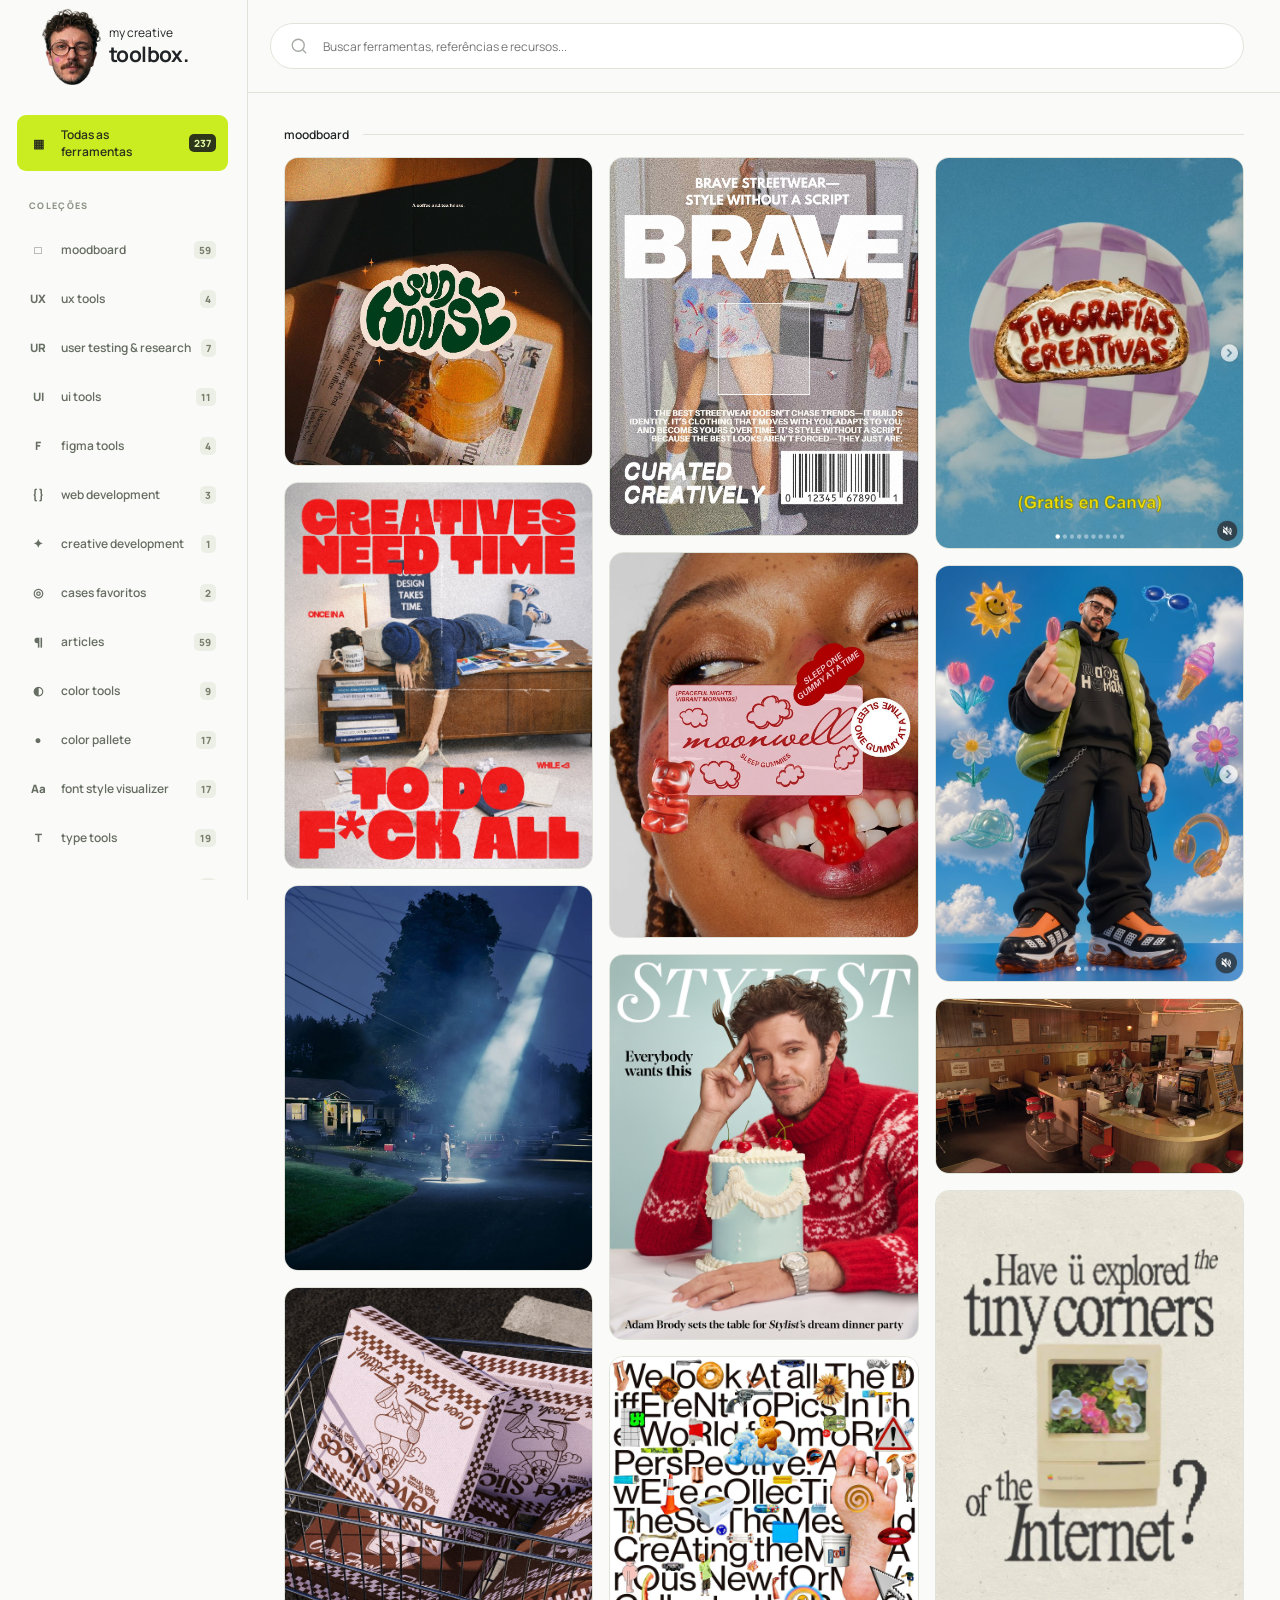
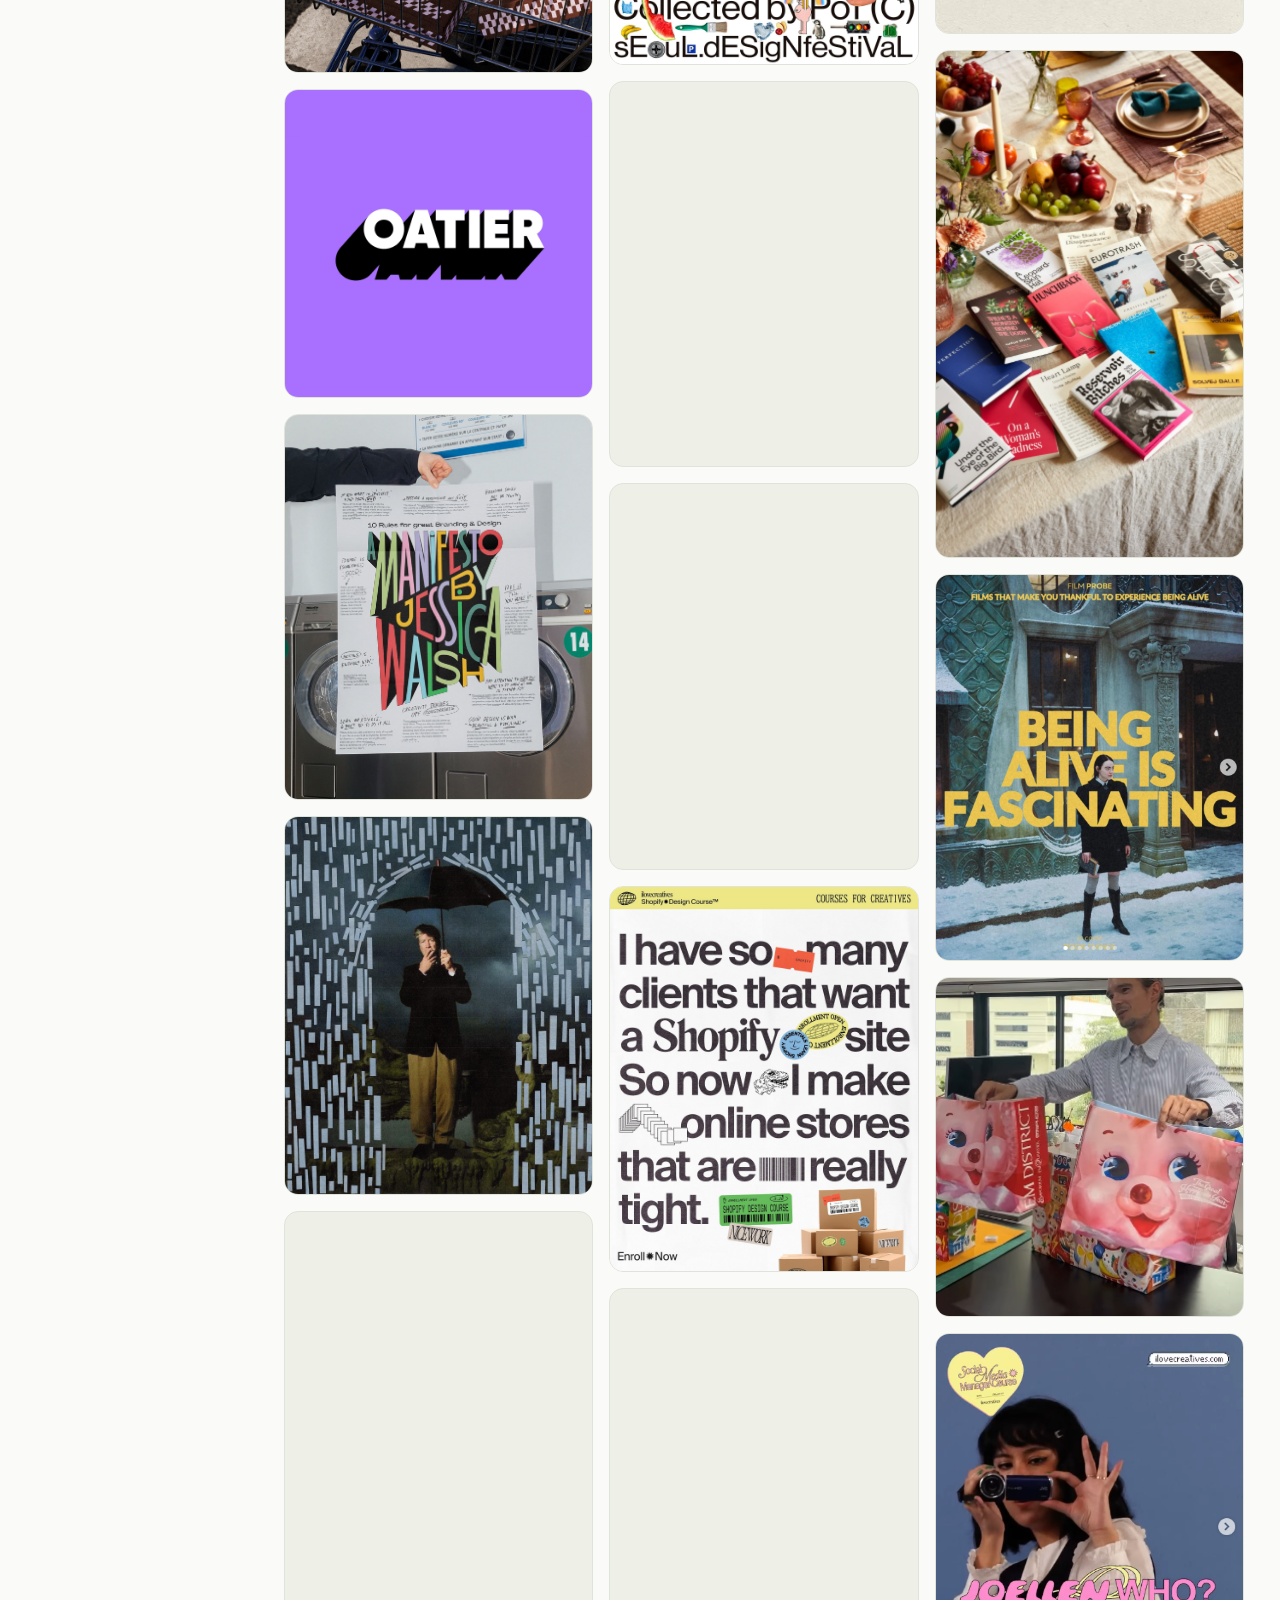
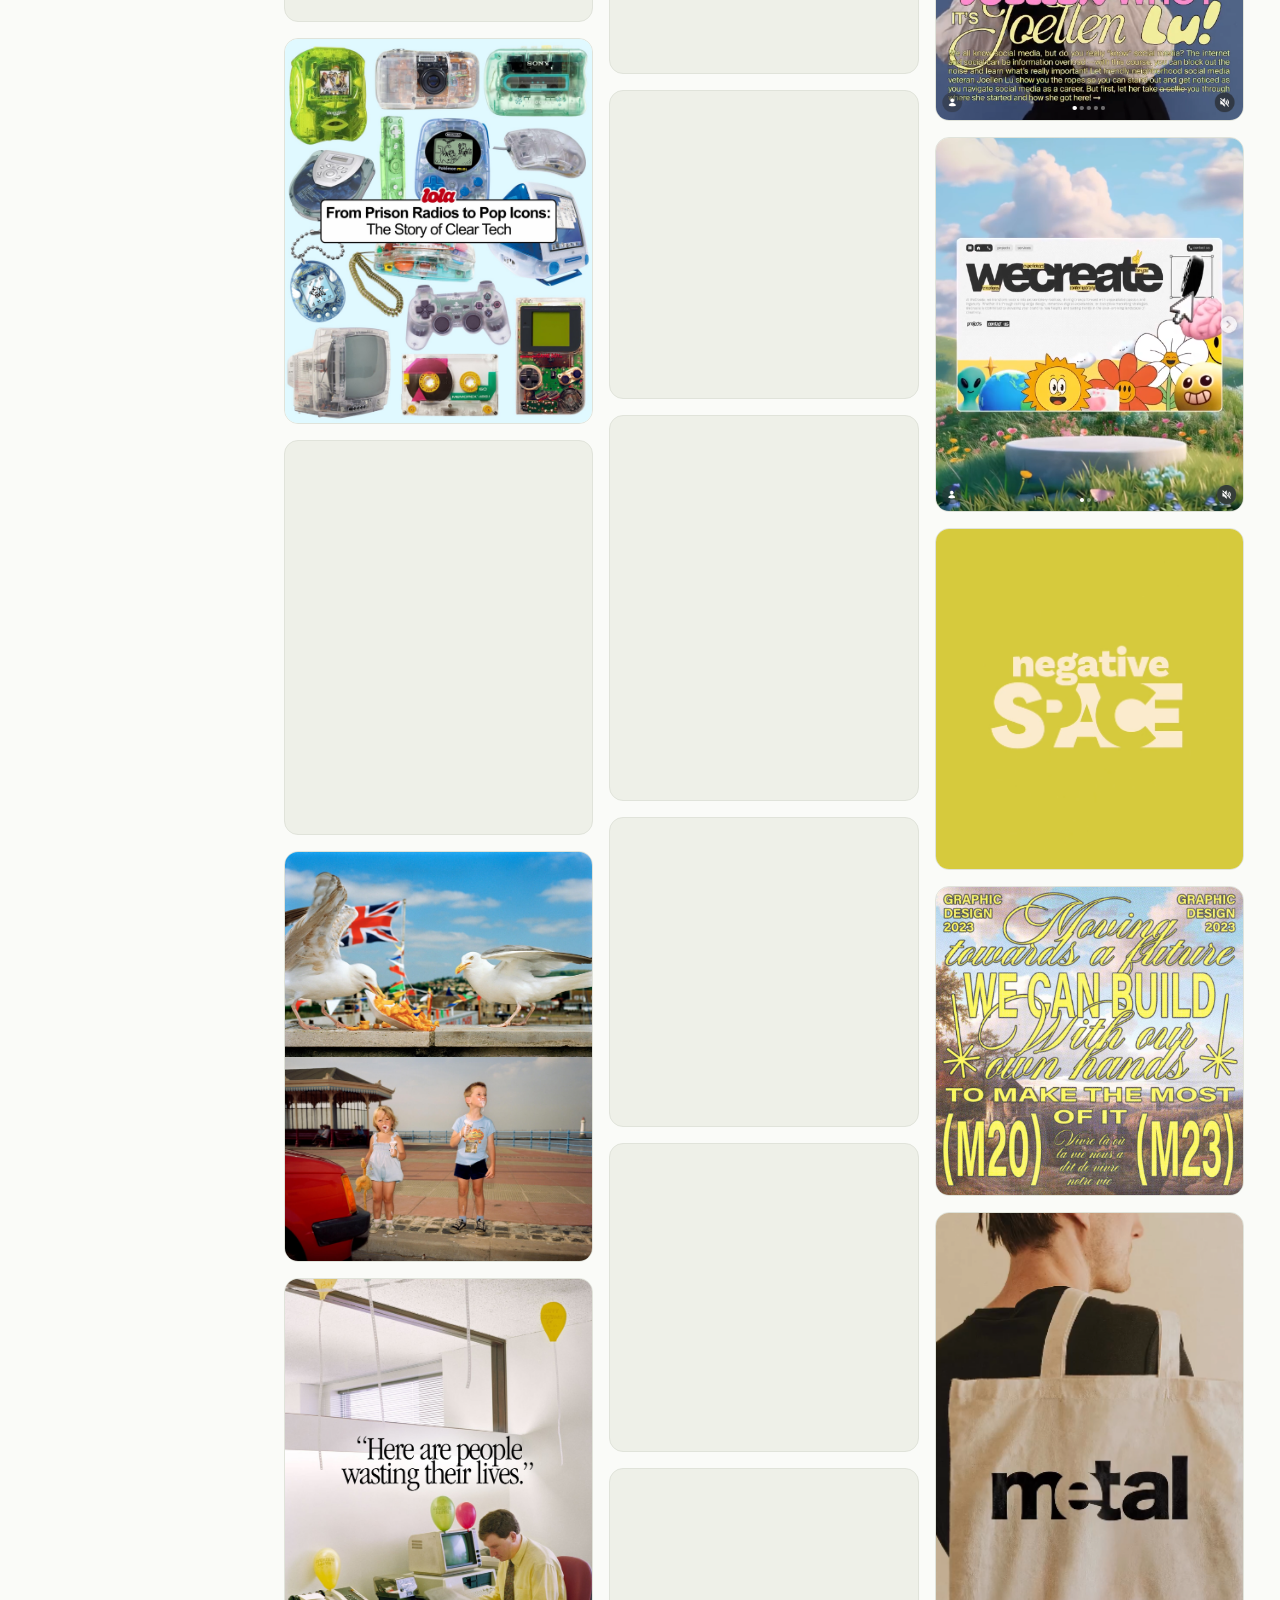
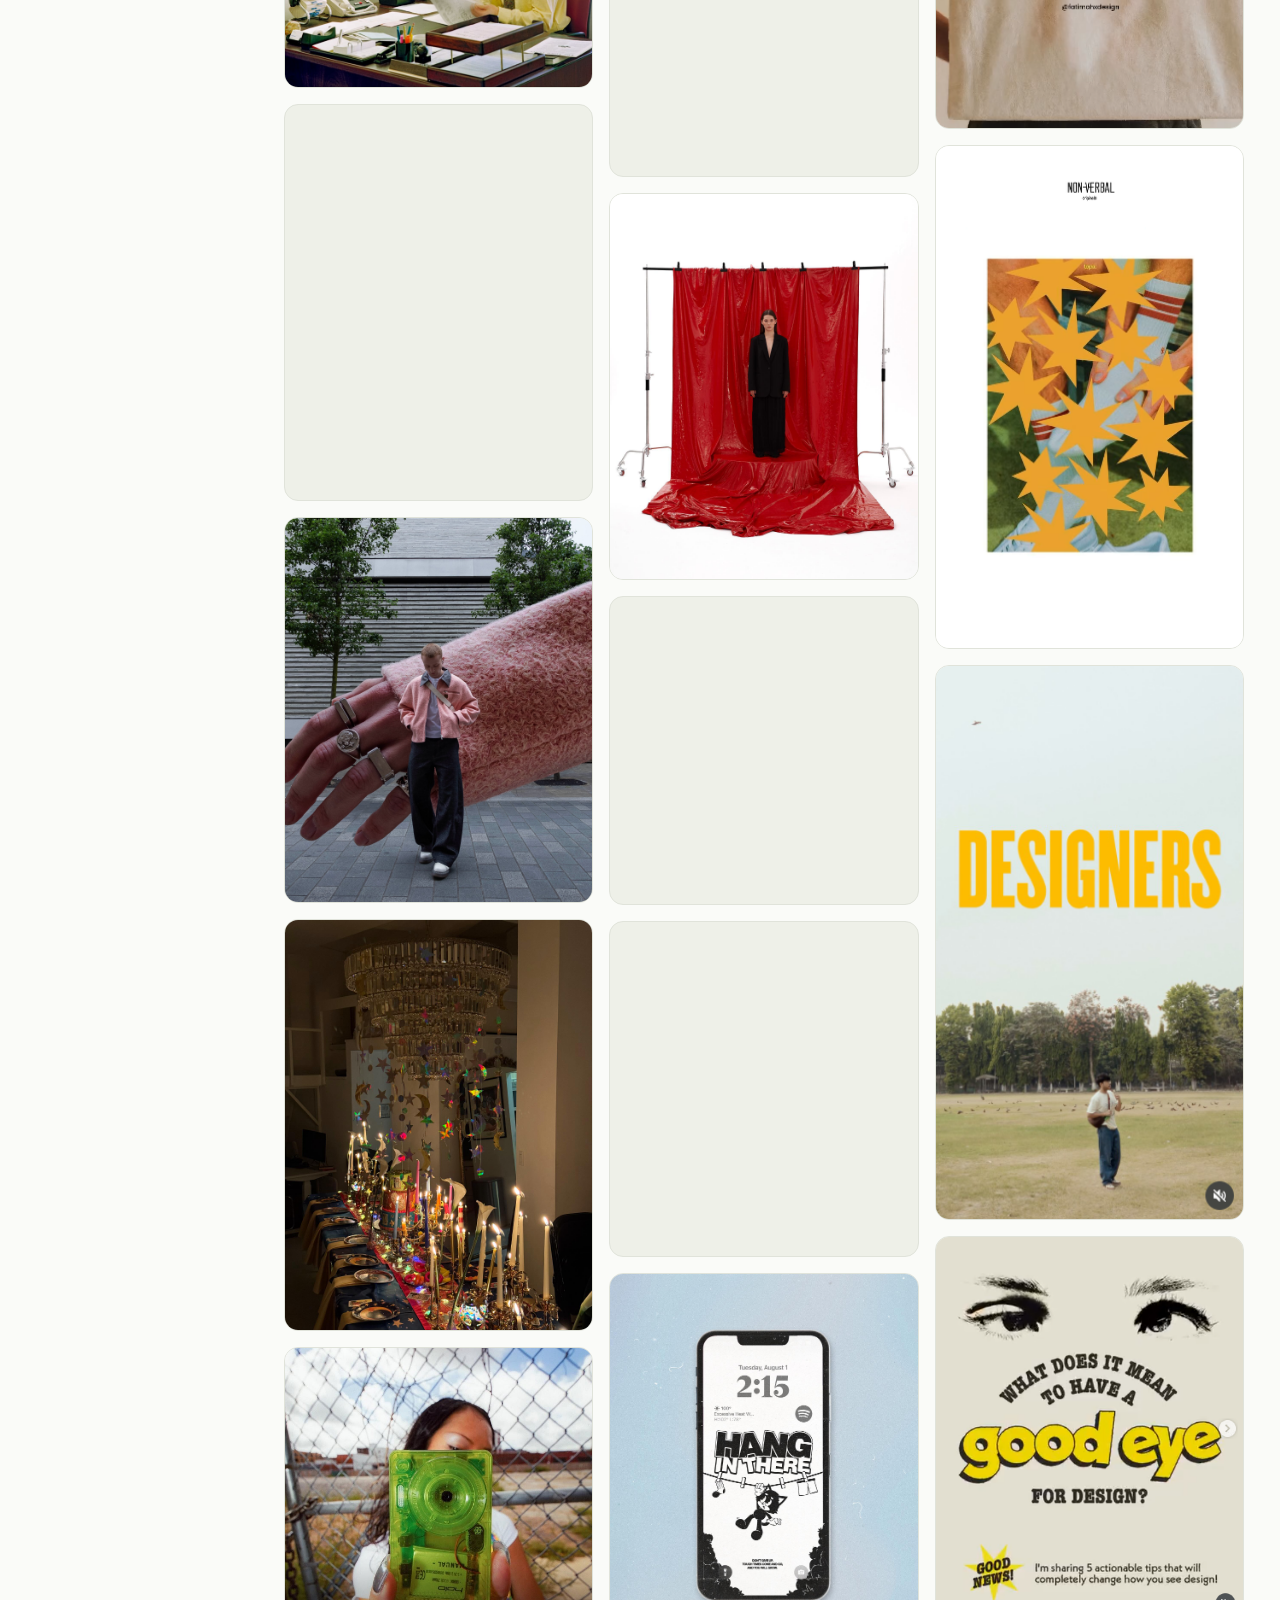
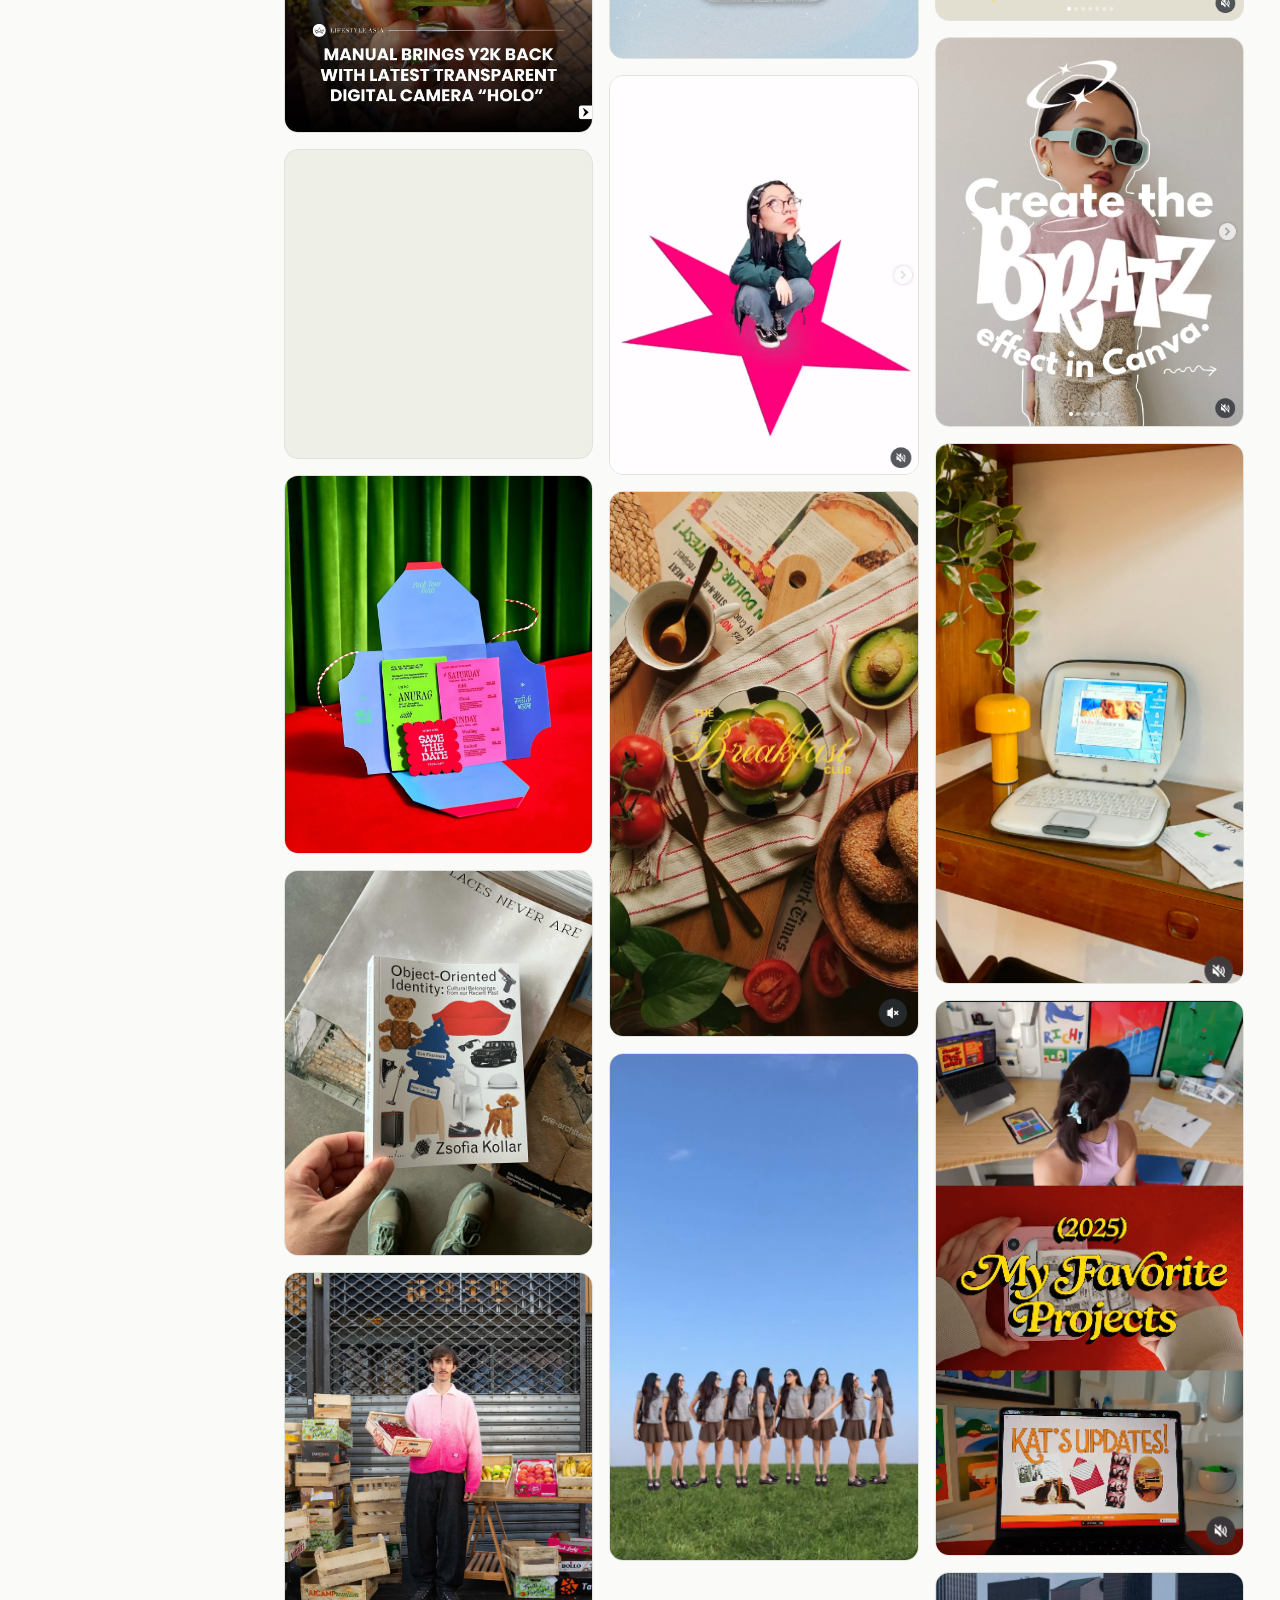
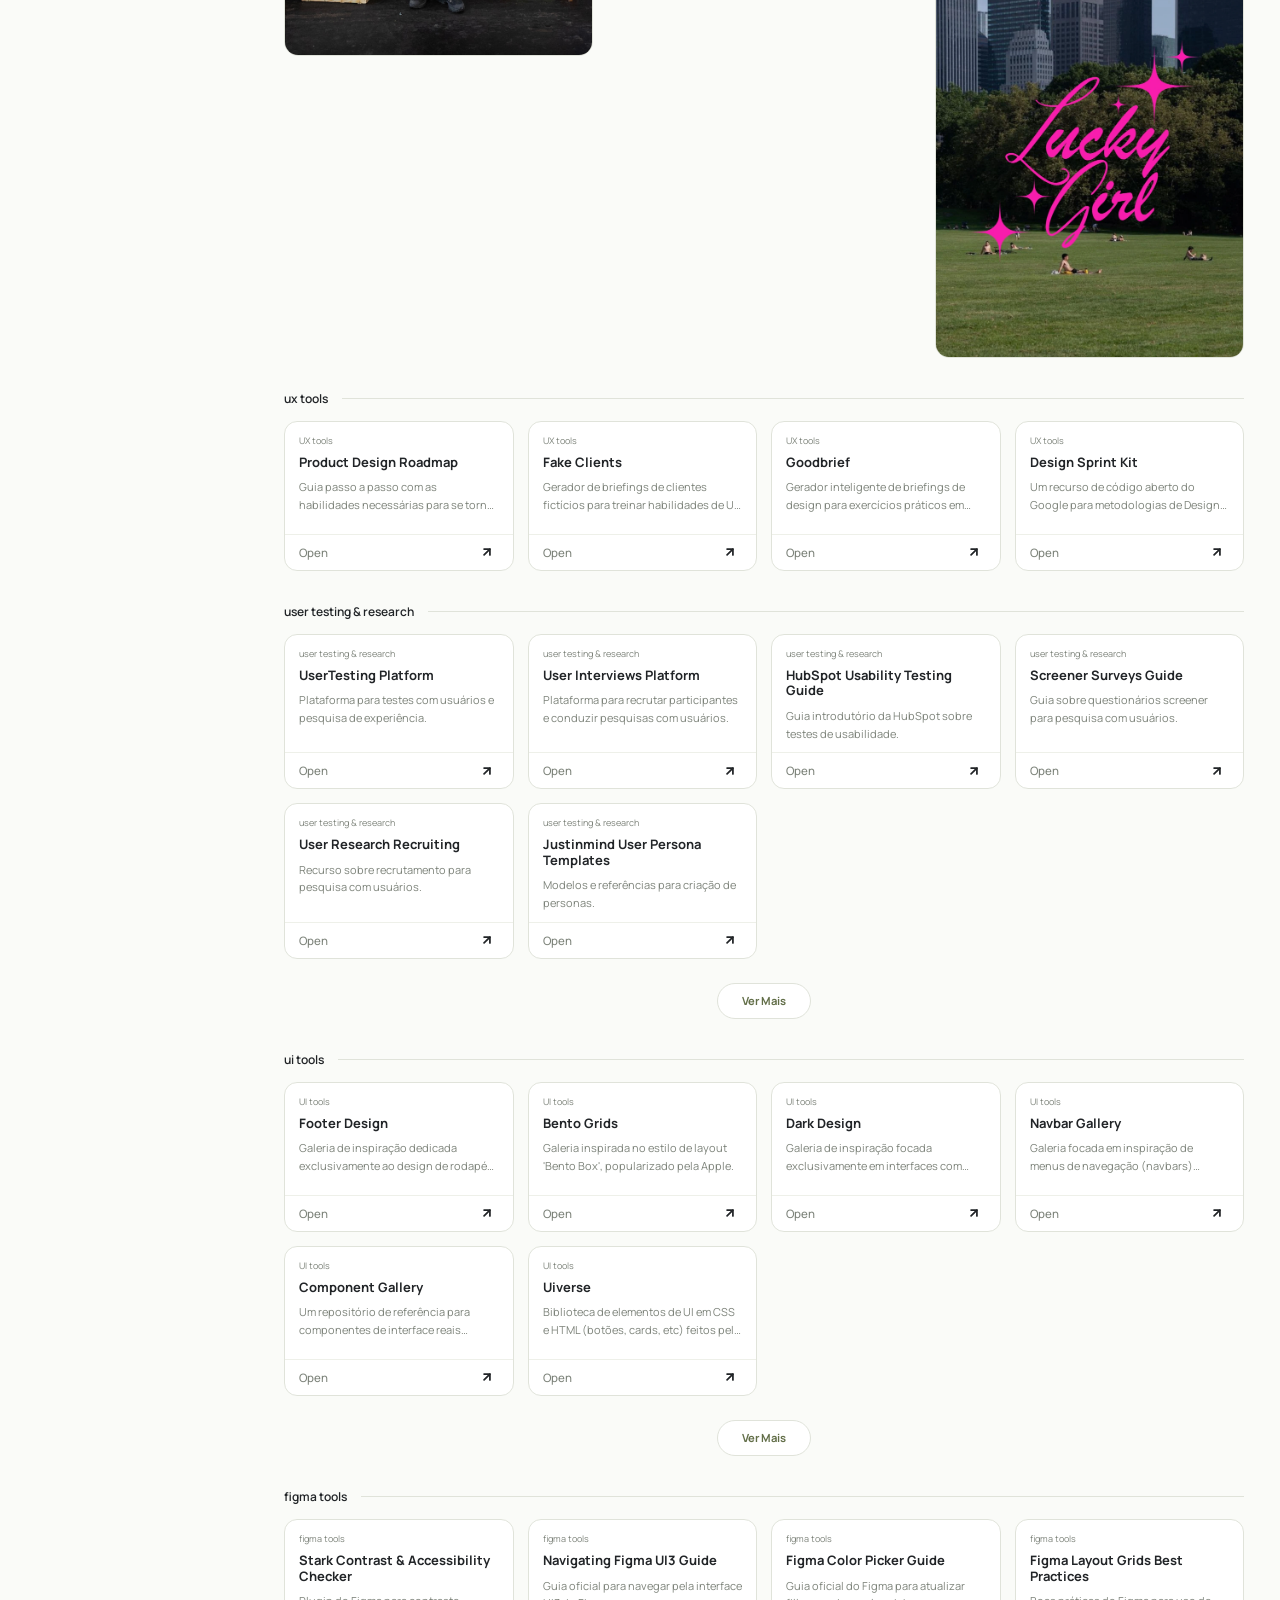
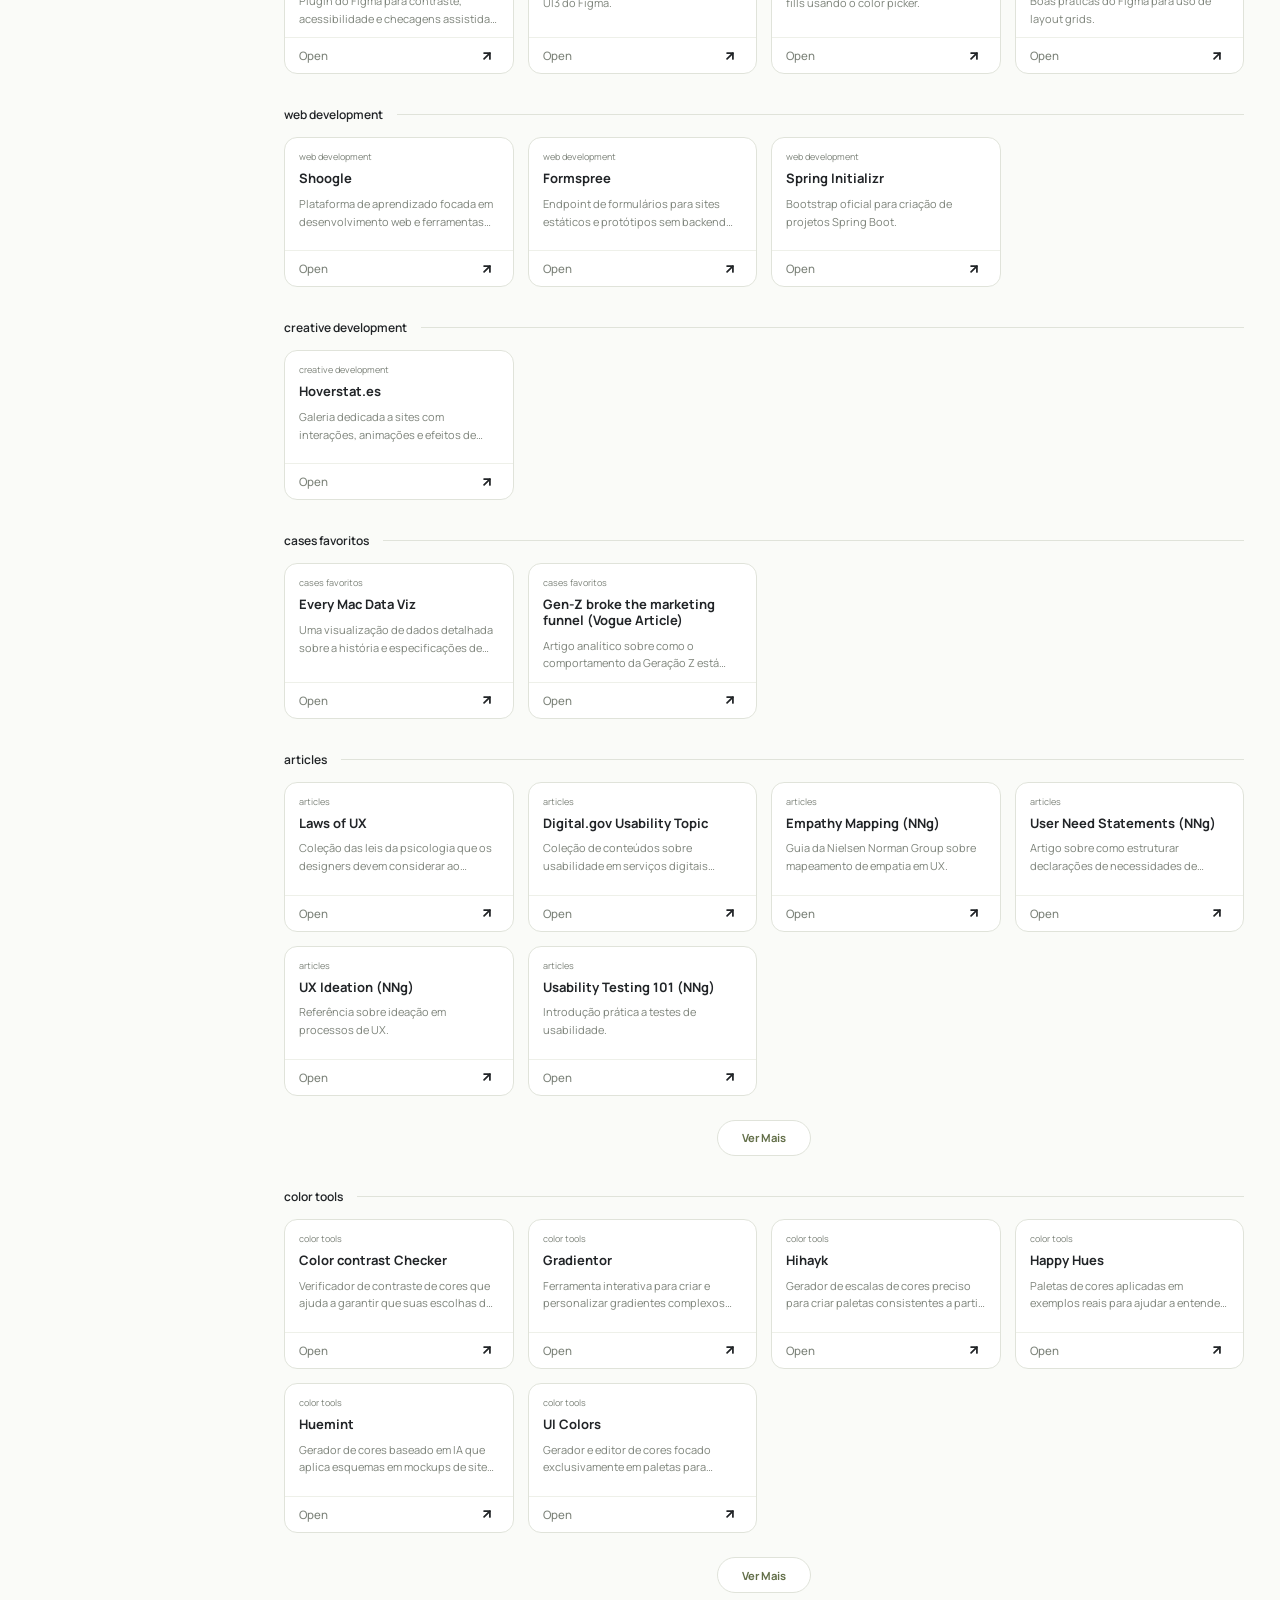
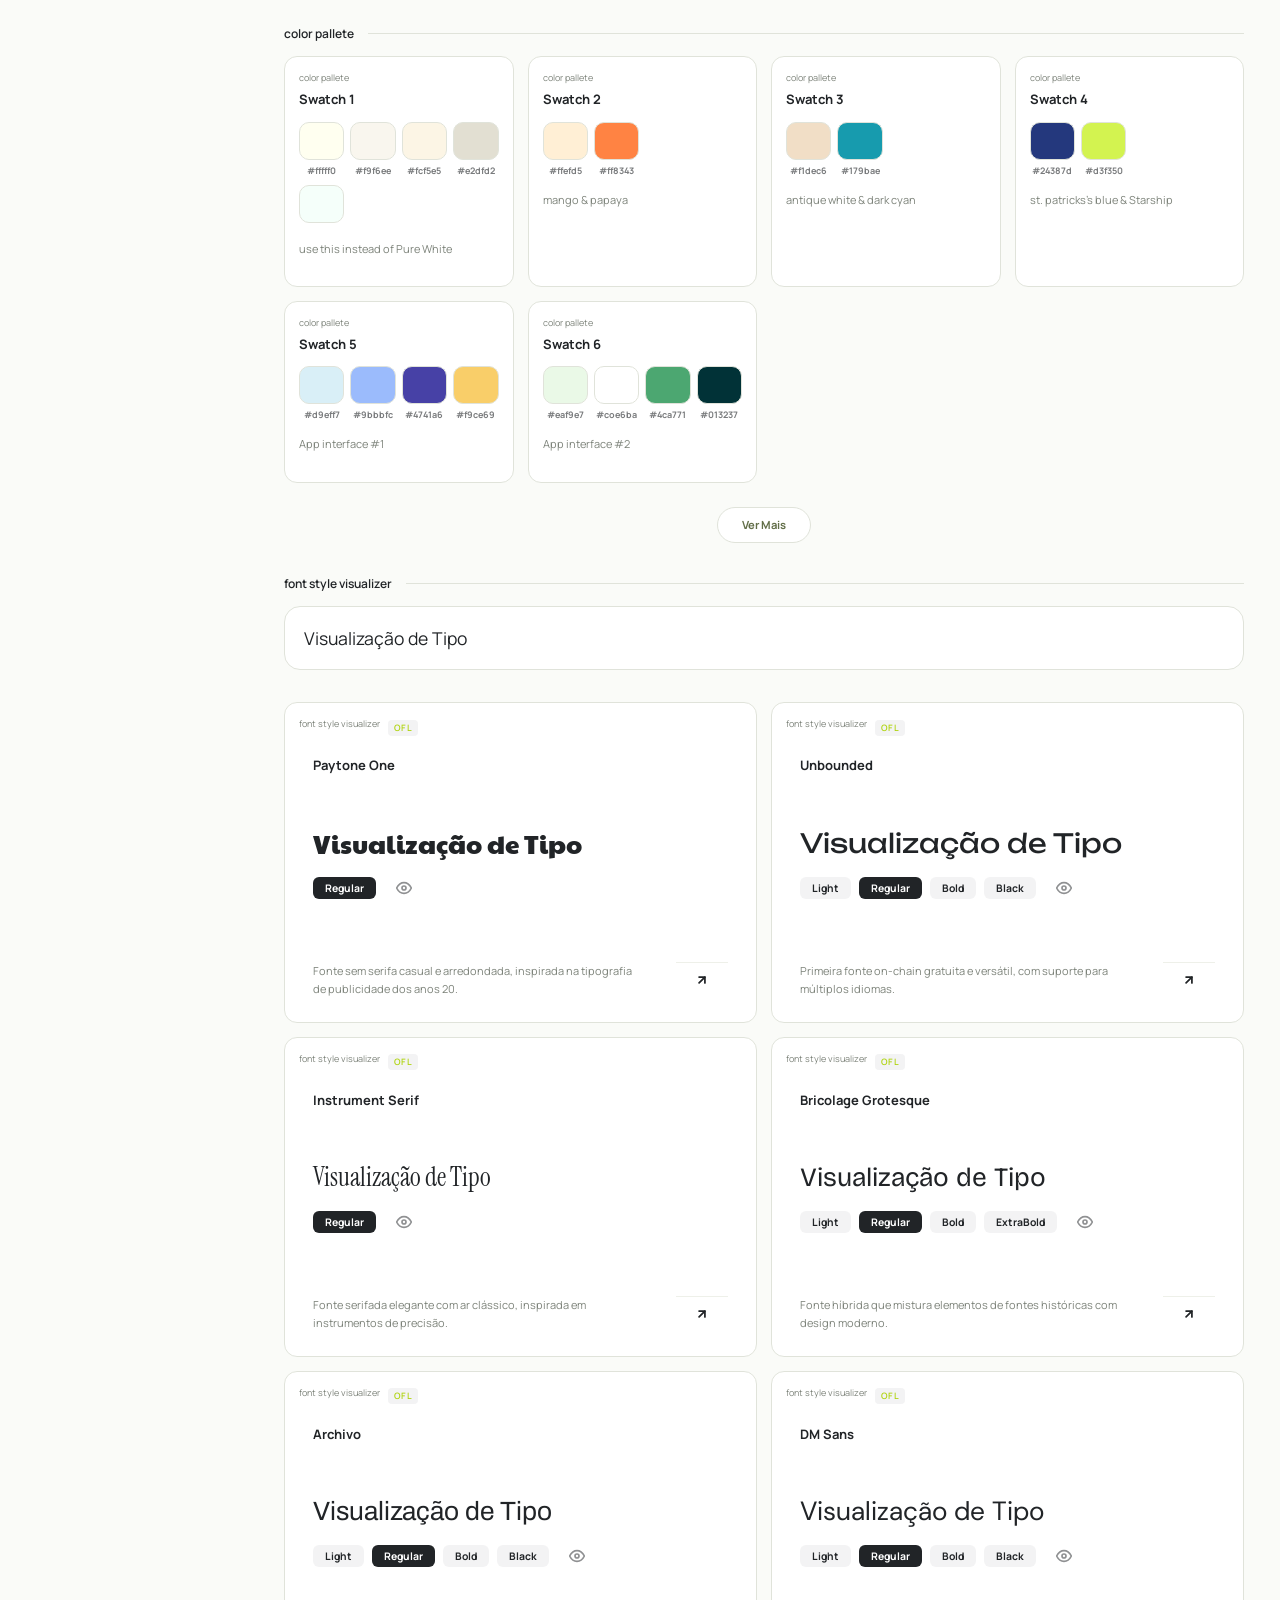
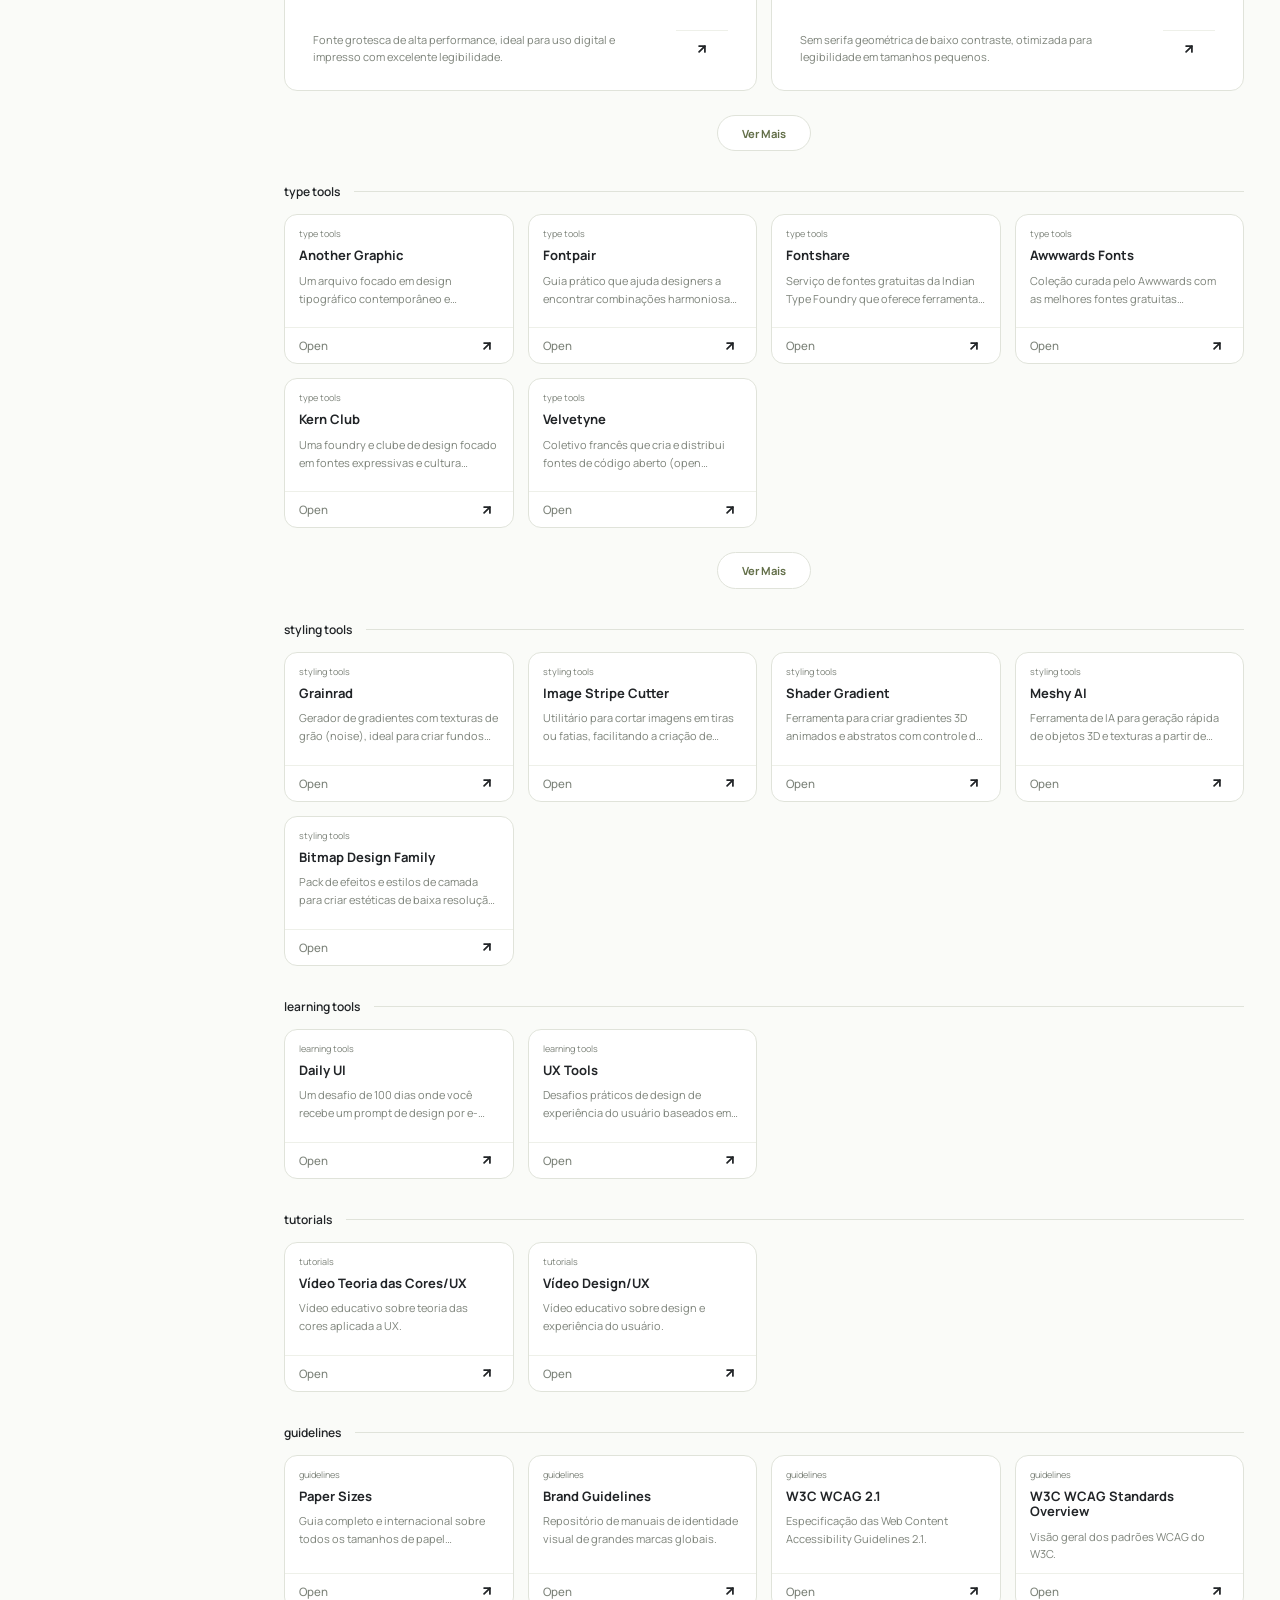
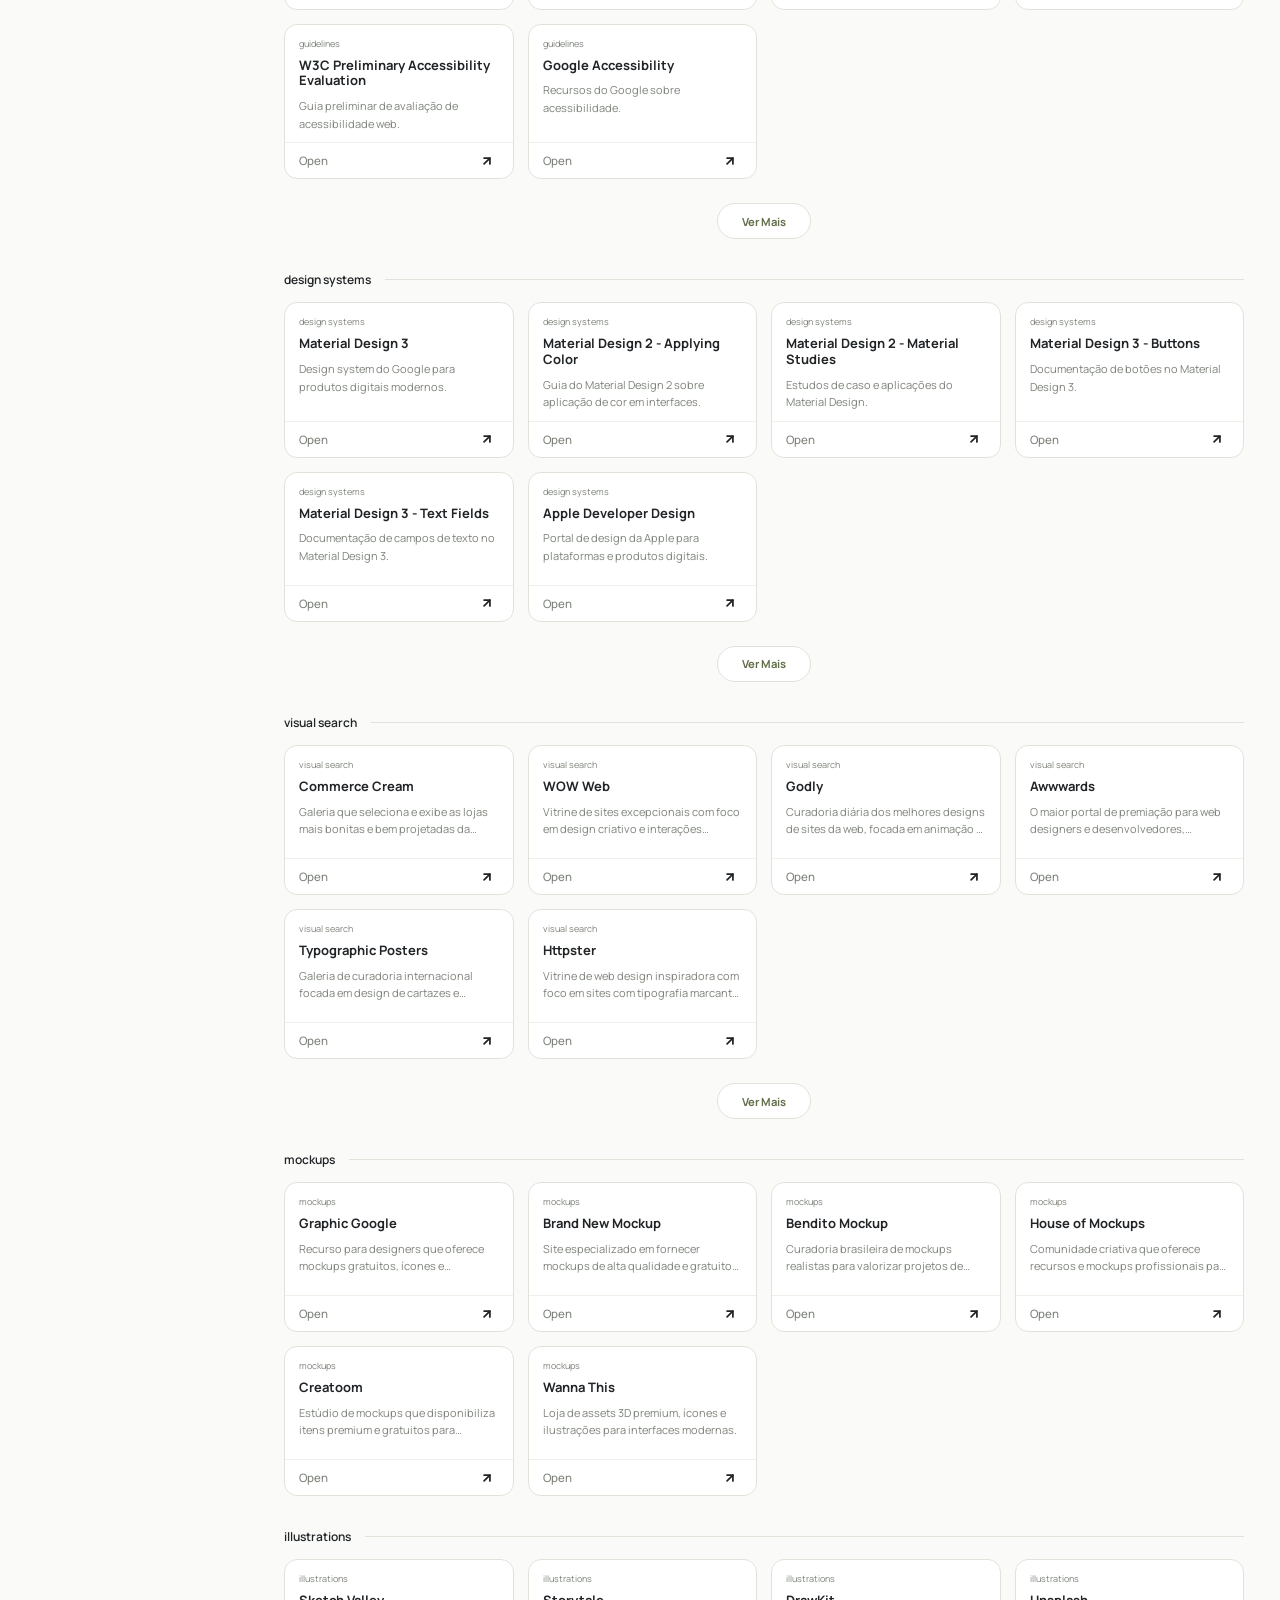
==== commit 2a8e1b5a: "Apply brand palette and browser icon" ====
--- a/index.html
+++ b/index.html
@@ -3,7 +3,8 @@
 <head>
     <meta charset="UTF-8">
     <meta name="viewport" content="width=device-width, initial-scale=1.0">
-    <title>My Creative Toolbox</title>
+    <title>Toolbox</title>
+    <link rel="icon" type="image/png" href="assets/icon-aba-navegador.png">
     <link rel="preconnect" href="https://fonts.googleapis.com">
     <link rel="preconnect" href="https://fonts.gstatic.com" crossorigin>
     <link href="https://fonts.googleapis.com/css2?family=DM+Serif+Display&family=Manrope:wght@400;600;700;800&display=swap" rel="stylesheet">
--- a/style.css
+++ b/style.css
@@ -10,6 +10,7 @@
     --accent-pink: #FF2D55;
     --accent-orange: #FF6B00;
     --accent-green: #B0D411;
+    --identity-turquoise: #00BFA6;
     --font-main: 'Manrope', sans-serif;
     --font-serif: 'DM Serif Display', serif;
     --card-shadow: 0 4px 12px rgba(0, 0, 0, 0.05);
@@ -691,6 +692,7 @@
     --accent-blue: #4A90E2;
     --accent-pink: #FF2D55;
     --accent-orange: #FF6B00;
+    --identity-turquoise: #00BFA6;
     --card-shadow: 0 1px 0 rgba(33, 36, 39, 0.05), 0 12px 28px rgba(33, 36, 39, 0.04);
     --radius: 14px;
 }
@@ -1116,8 +1118,8 @@
     --border-color: #e0e3da;
     --panel-soft: #eef0e8;
     --panel-hover: #e7ebdd;
-    --accent: #d8f571;
-    --accent-green: #d8f571;
+    --accent: #C9ED21;
+    --accent-green: #B0D411;
     --card-shadow: none;
 }
 html { scroll-padding-top: 116px; }
@@ -1147,7 +1149,7 @@
 .nav-link small { background: #ecefe5; color: #777e6b; border-radius: 5px; padding: 2px 5px; }
 .nav-link:hover, .nav-category-link:hover { background: #eef1e7; }
 .nav-all-tools { min-height: 56px; background: var(--accent); color: #29301c; }
-.nav-all-tools:hover { background: #cdec66; }
+.nav-all-tools:hover { background: var(--accent); }
 .nav-all-tools small { background: #2d361b; color: #e0f8a2; }
 .search-container {
     position: fixed; top: 0; left: 248px; right: 0; z-index: 1500;
@@ -1156,11 +1158,11 @@
 }
 .search-input { height: 46px; padding: 0 22px 0 52px; background: #fff; box-shadow: none; font-size: 12px; }
 .search-icon { left: 42px; right: auto; top: 37px; stroke-width: 1.7; color: #7d837a; }
-.search-input:focus-visible { outline: 2px solid #a6be65; outline-offset: 3px; box-shadow: none; }
+.search-input:focus-visible { outline: 2px solid var(--accent); outline-offset: 3px; box-shadow: none; }
 .hero-section { padding: 6px 100px 32px 0; border-bottom: 1px solid var(--border-color); margin-bottom: 20px; }
 .hero-eyebrow { color: #7d837a; font-size: 9px; text-transform: uppercase; letter-spacing: 2px; margin-bottom: 18px; }
 .hero-section h1 { font-size: clamp(32px, 3.2vw, 46px); font-weight: 600; line-height: 1.13; letter-spacing: -1.8px; }
-.hero-section h1 span { background: linear-gradient(transparent 76%, #d8f571 76%, #d8f571 94%, transparent 94%); }
+.hero-section h1 span { background: linear-gradient(transparent 76%, var(--accent) 76%, var(--accent) 94%, transparent 94%); }
 .hero-subtitle { margin-top: 17px; color: var(--text-muted); font-size: 12px; line-height: 1.7; }
 .hero-flower { position: absolute; right: 28px; top: 22px; font-size: 112px; font-weight: 400; line-height: 1; color: #dfe5cd; transform: rotate(13deg); }
 .catalog-intro { display: flex; justify-content: space-between; gap: 12px; align-items: center; margin-bottom: 24px; font-size: 12px; font-weight: 600; }
@@ -1184,7 +1186,7 @@
 .moodboard-grid { columns: 3 220px; column-gap: 16px; padding: 0; }
 .moodboard-item { margin-bottom: 16px; box-shadow: none; background: var(--panel-soft); }
 .moodboard-item img { width: 100%; height: auto; }
-a:focus-visible, button:focus-visible { outline: 2px solid #8fa458; outline-offset: 3px; }
+a:focus-visible, button:focus-visible { outline: 2px solid var(--accent); outline-offset: 3px; }
 @media (min-width: 1600px) { .tools-grid { grid-template-columns: repeat(5, minmax(0, 1fr)); } }
 @media (max-width: 1100px) and (min-width: 901px) { .tools-grid { grid-template-columns: repeat(3, minmax(0, 1fr)); } }
 @media (max-width: 900px) {
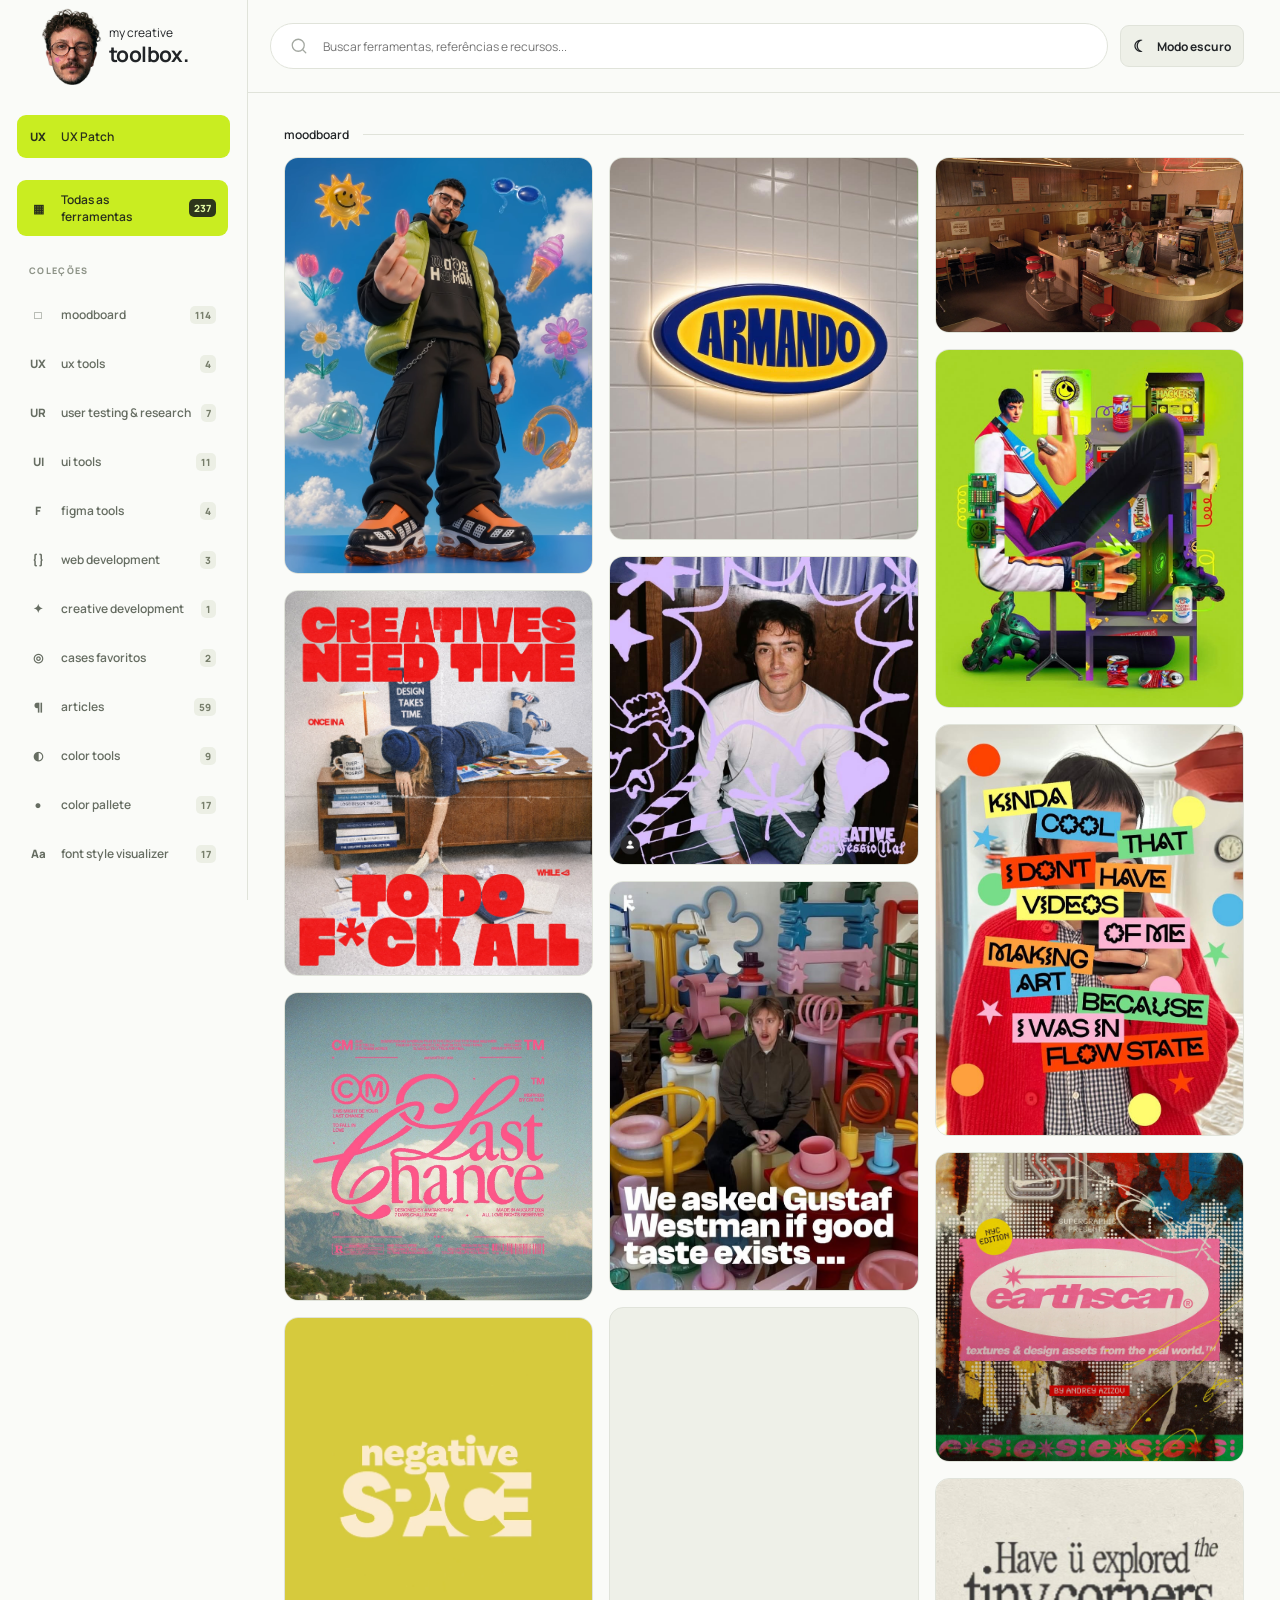
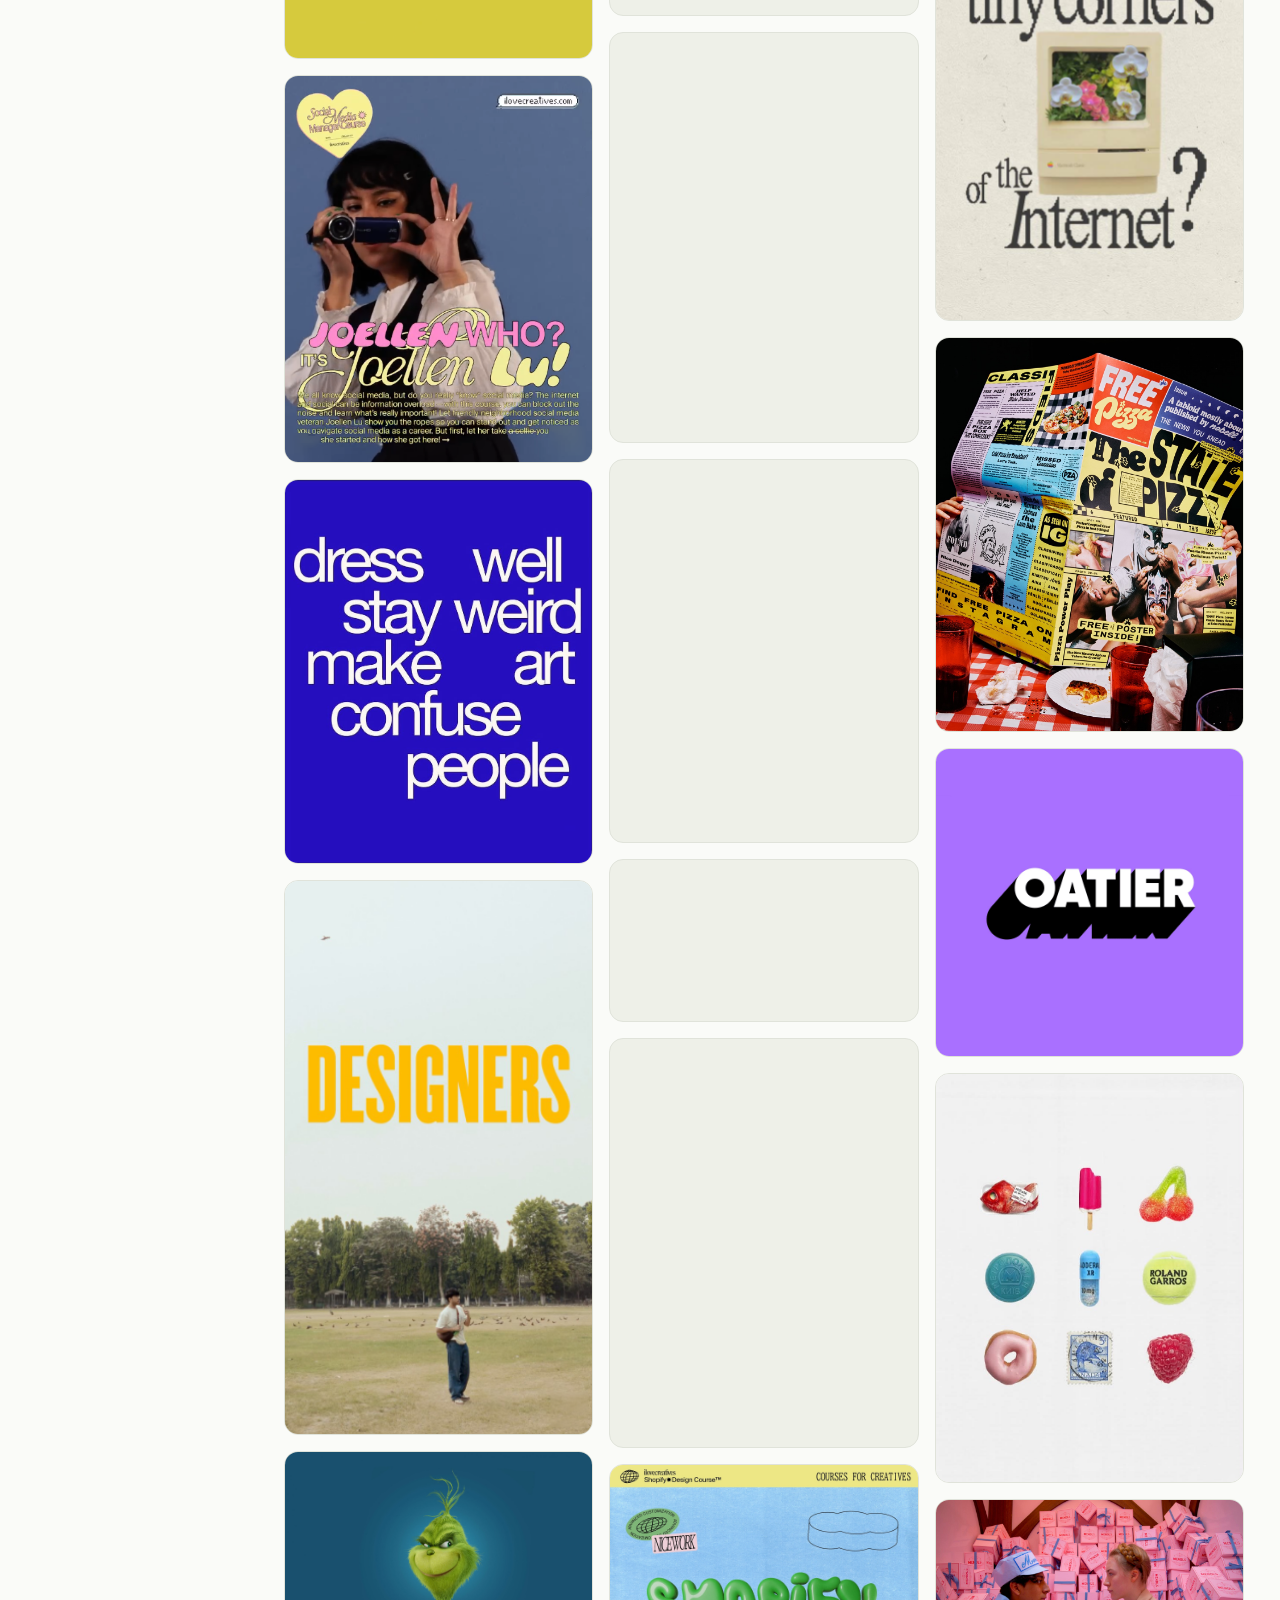
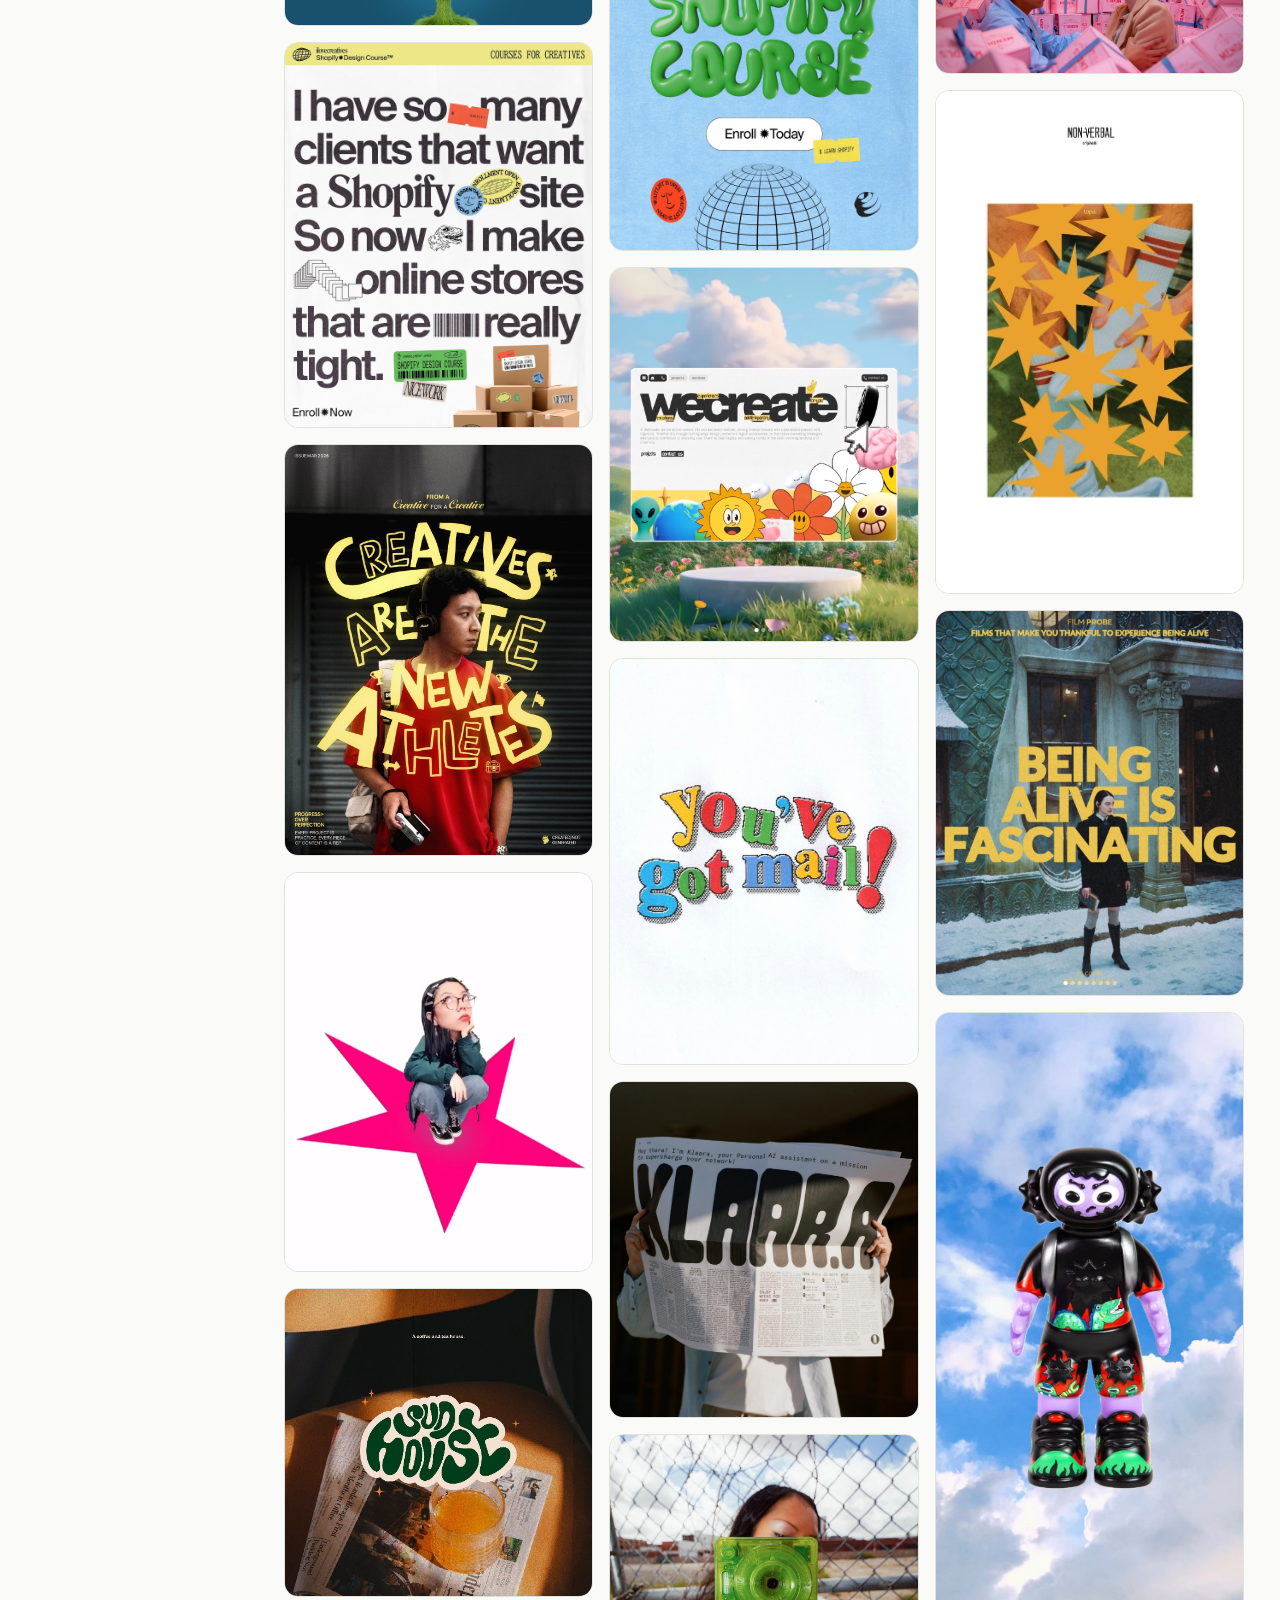
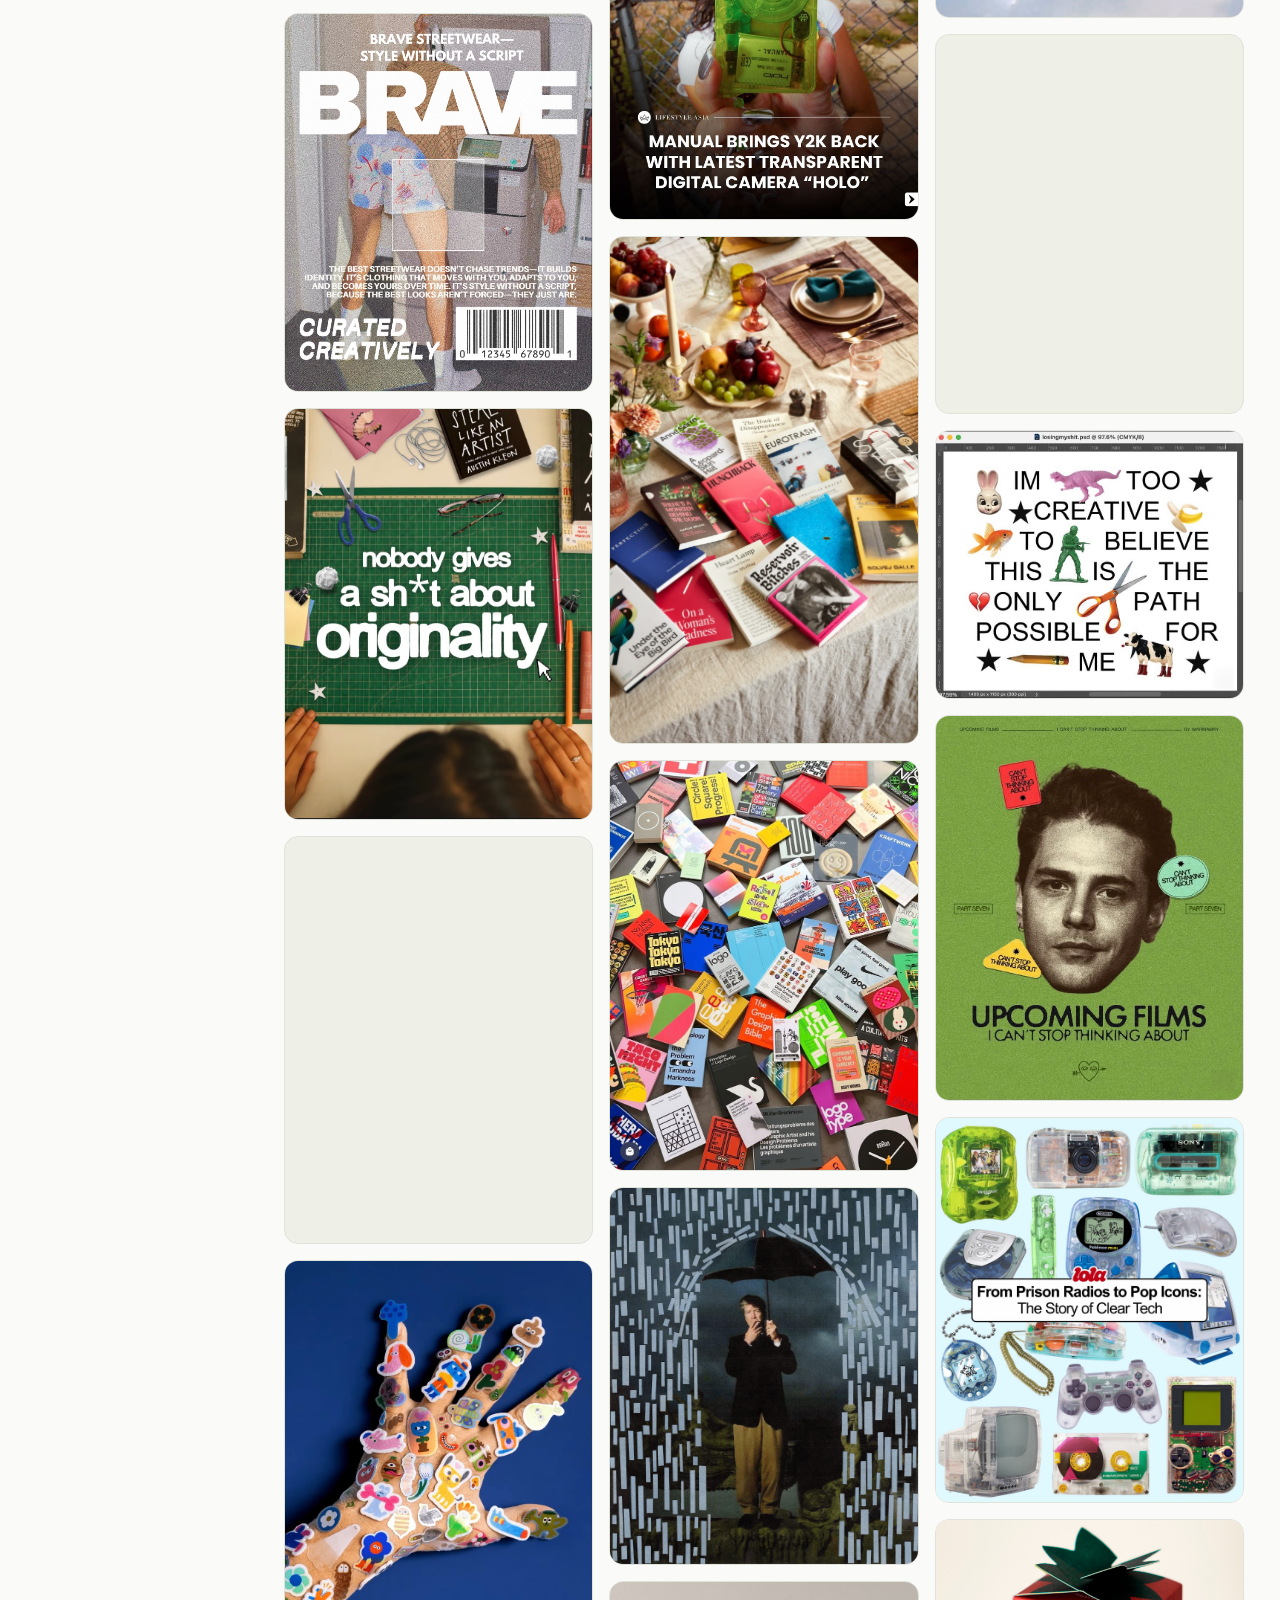
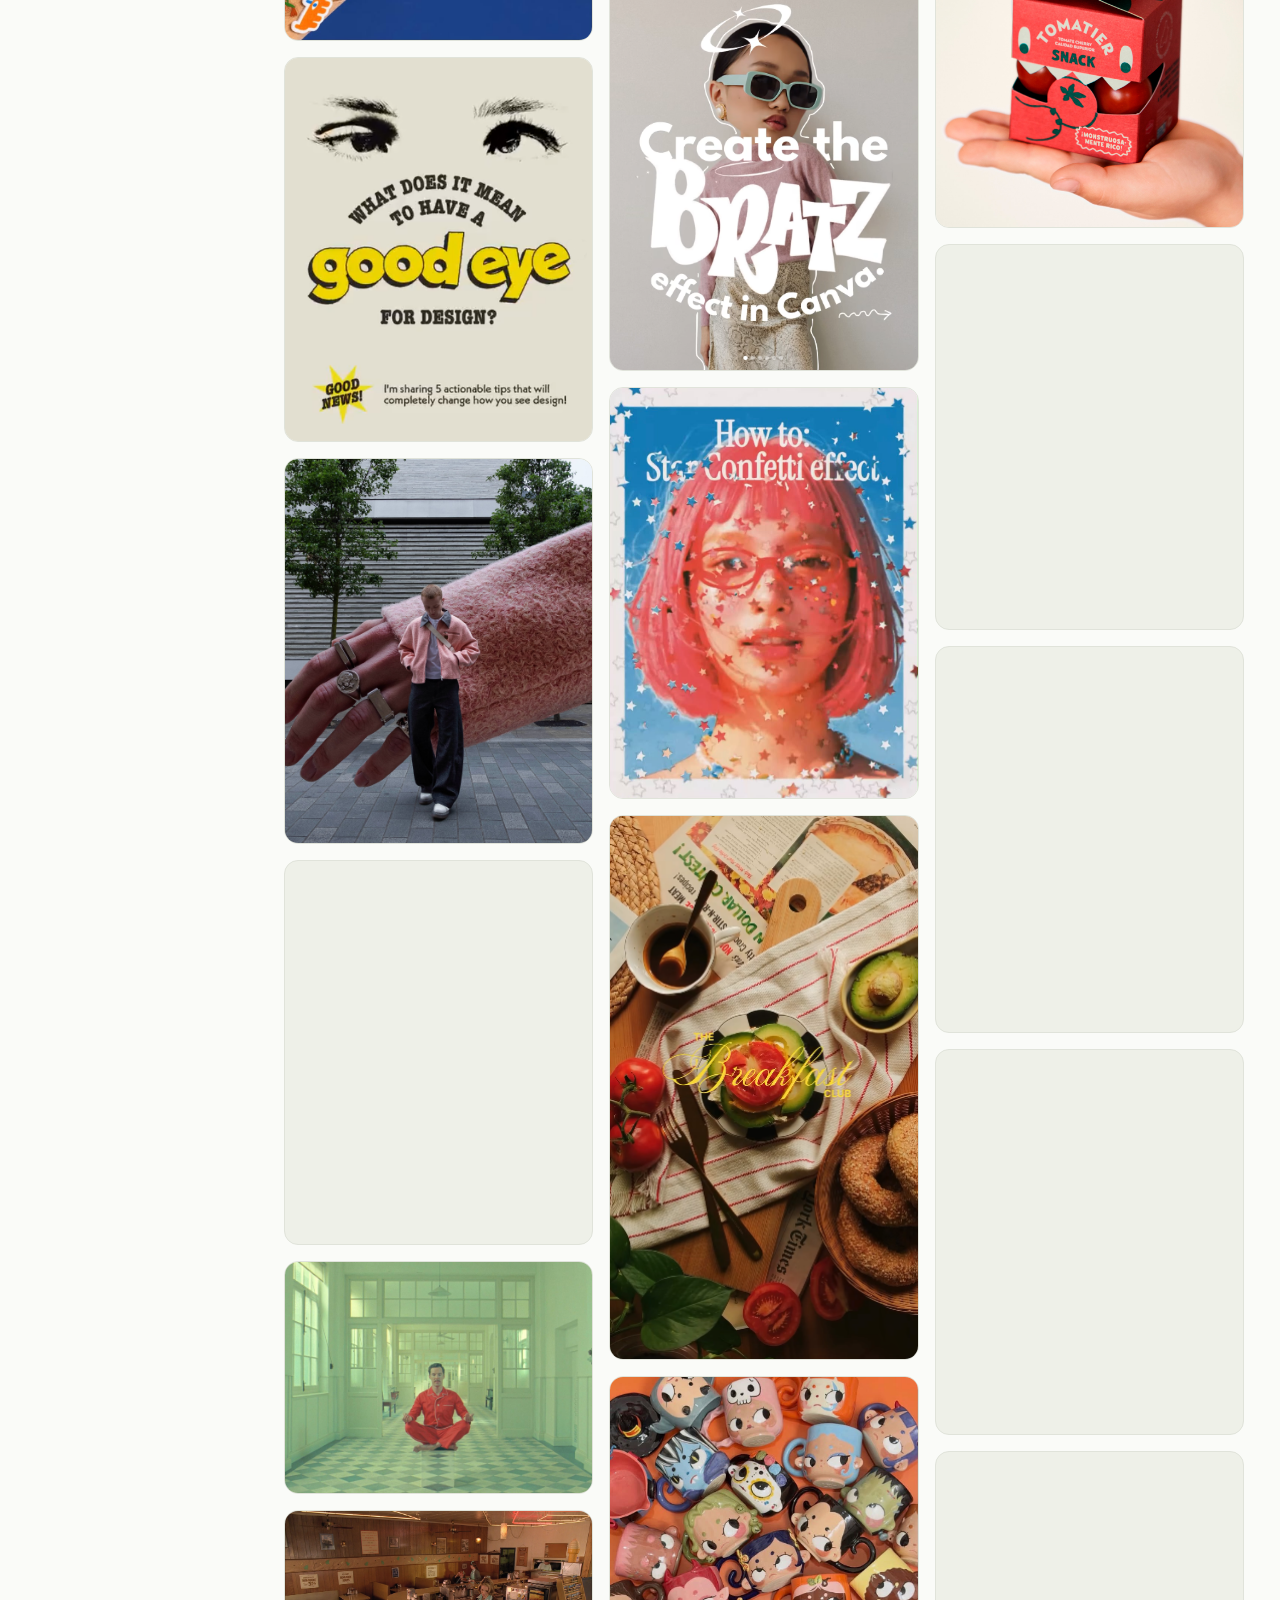
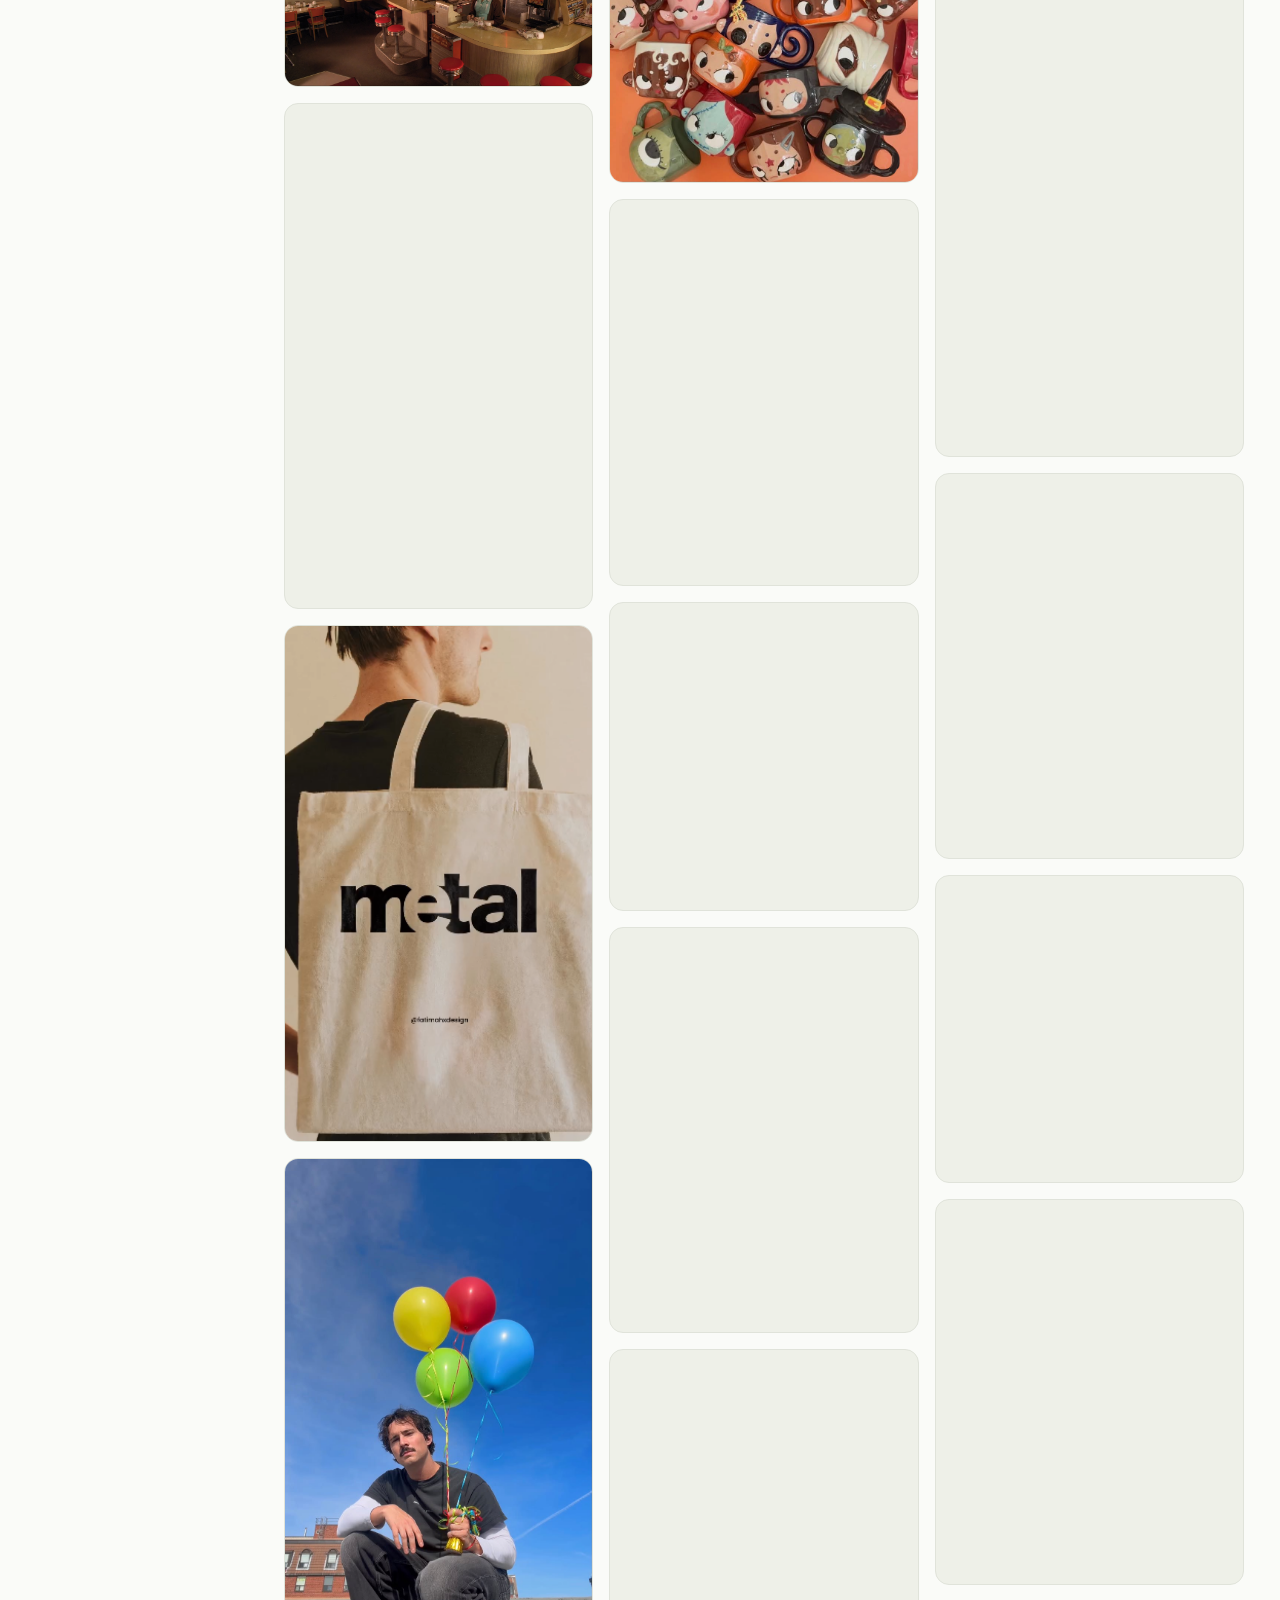
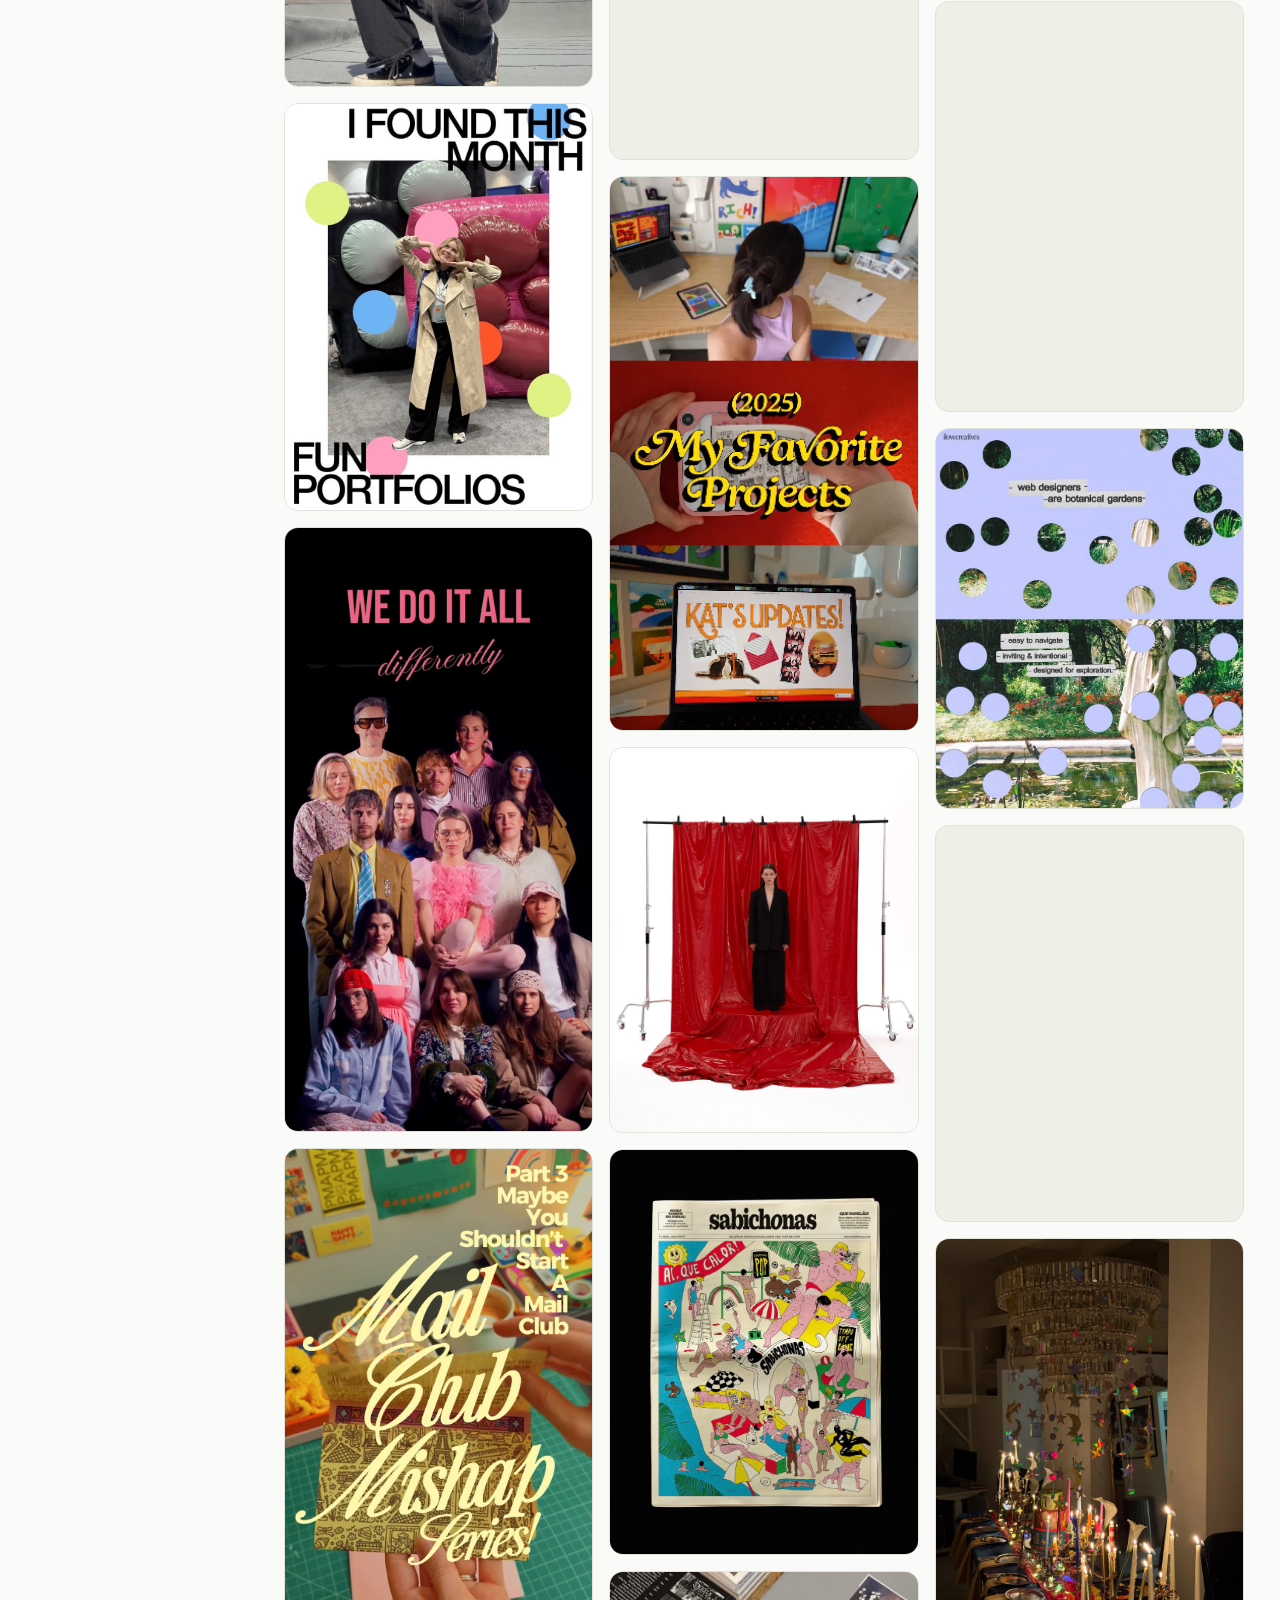
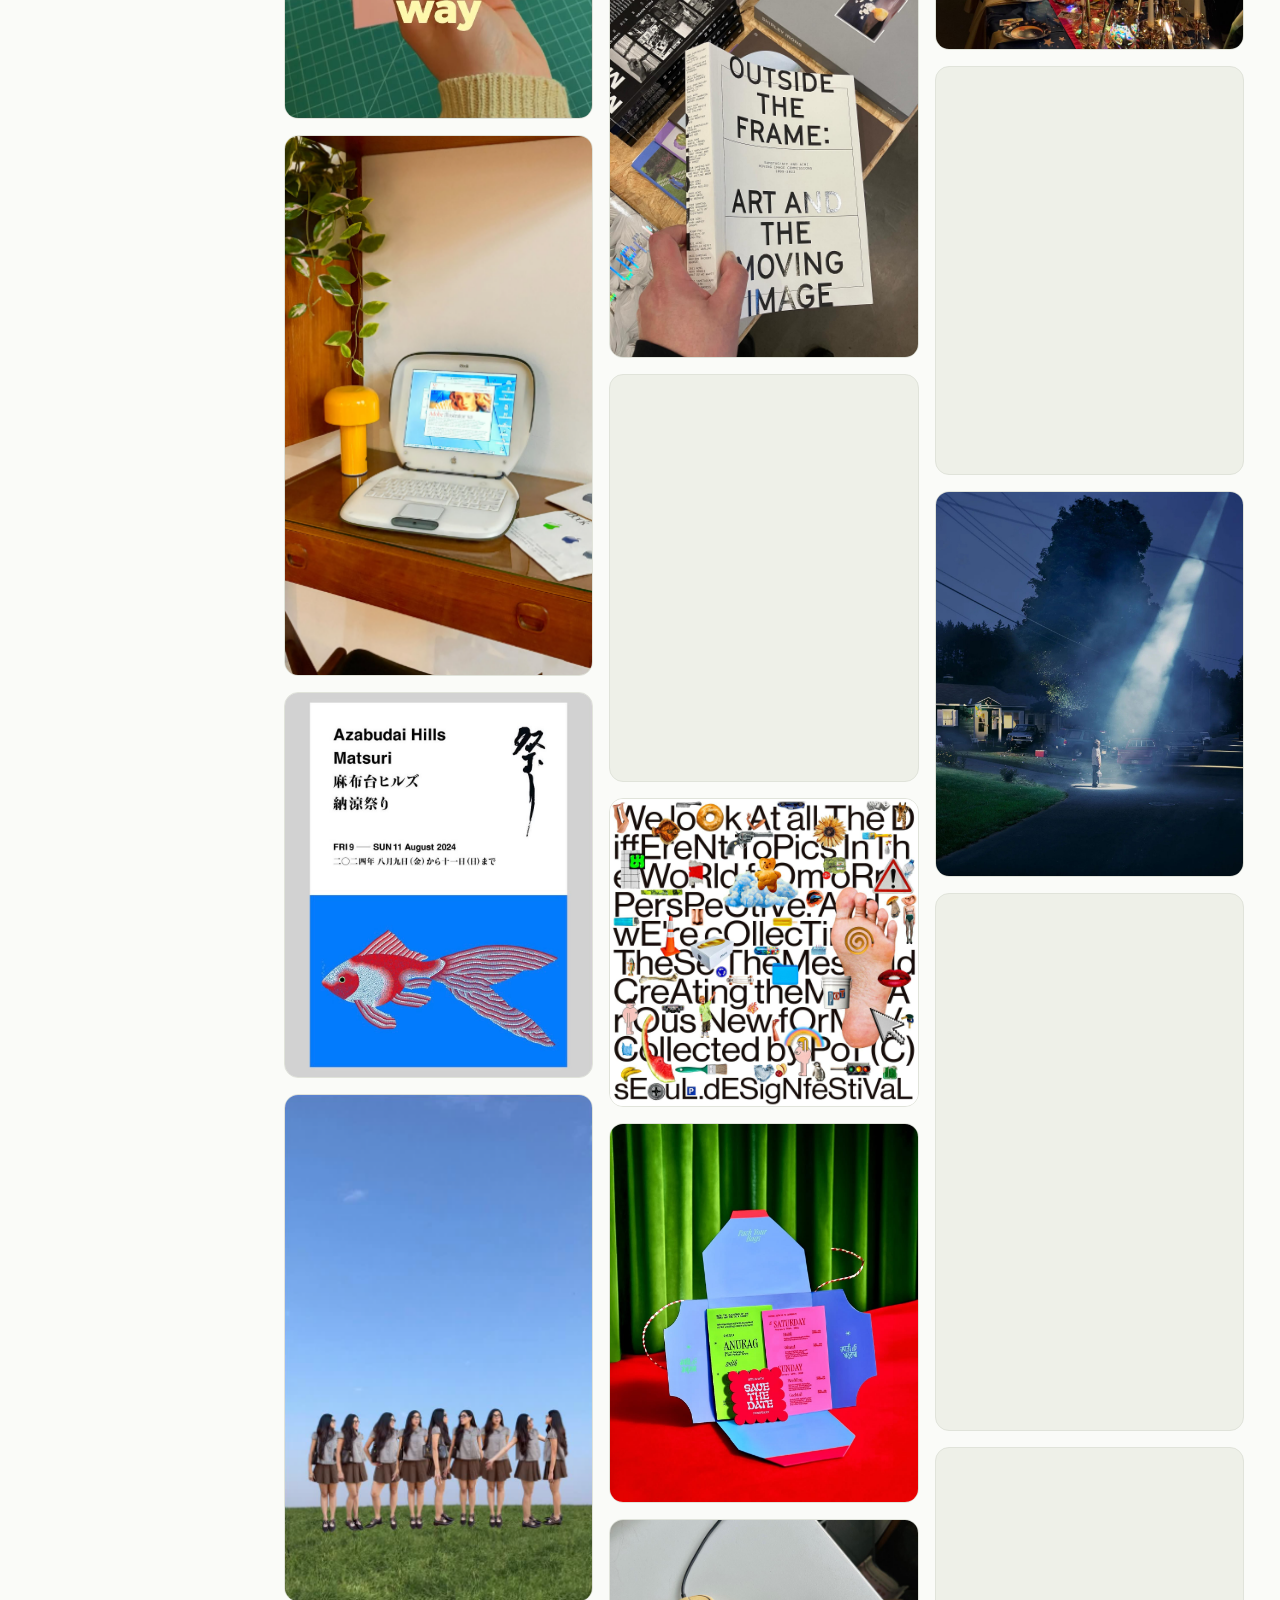
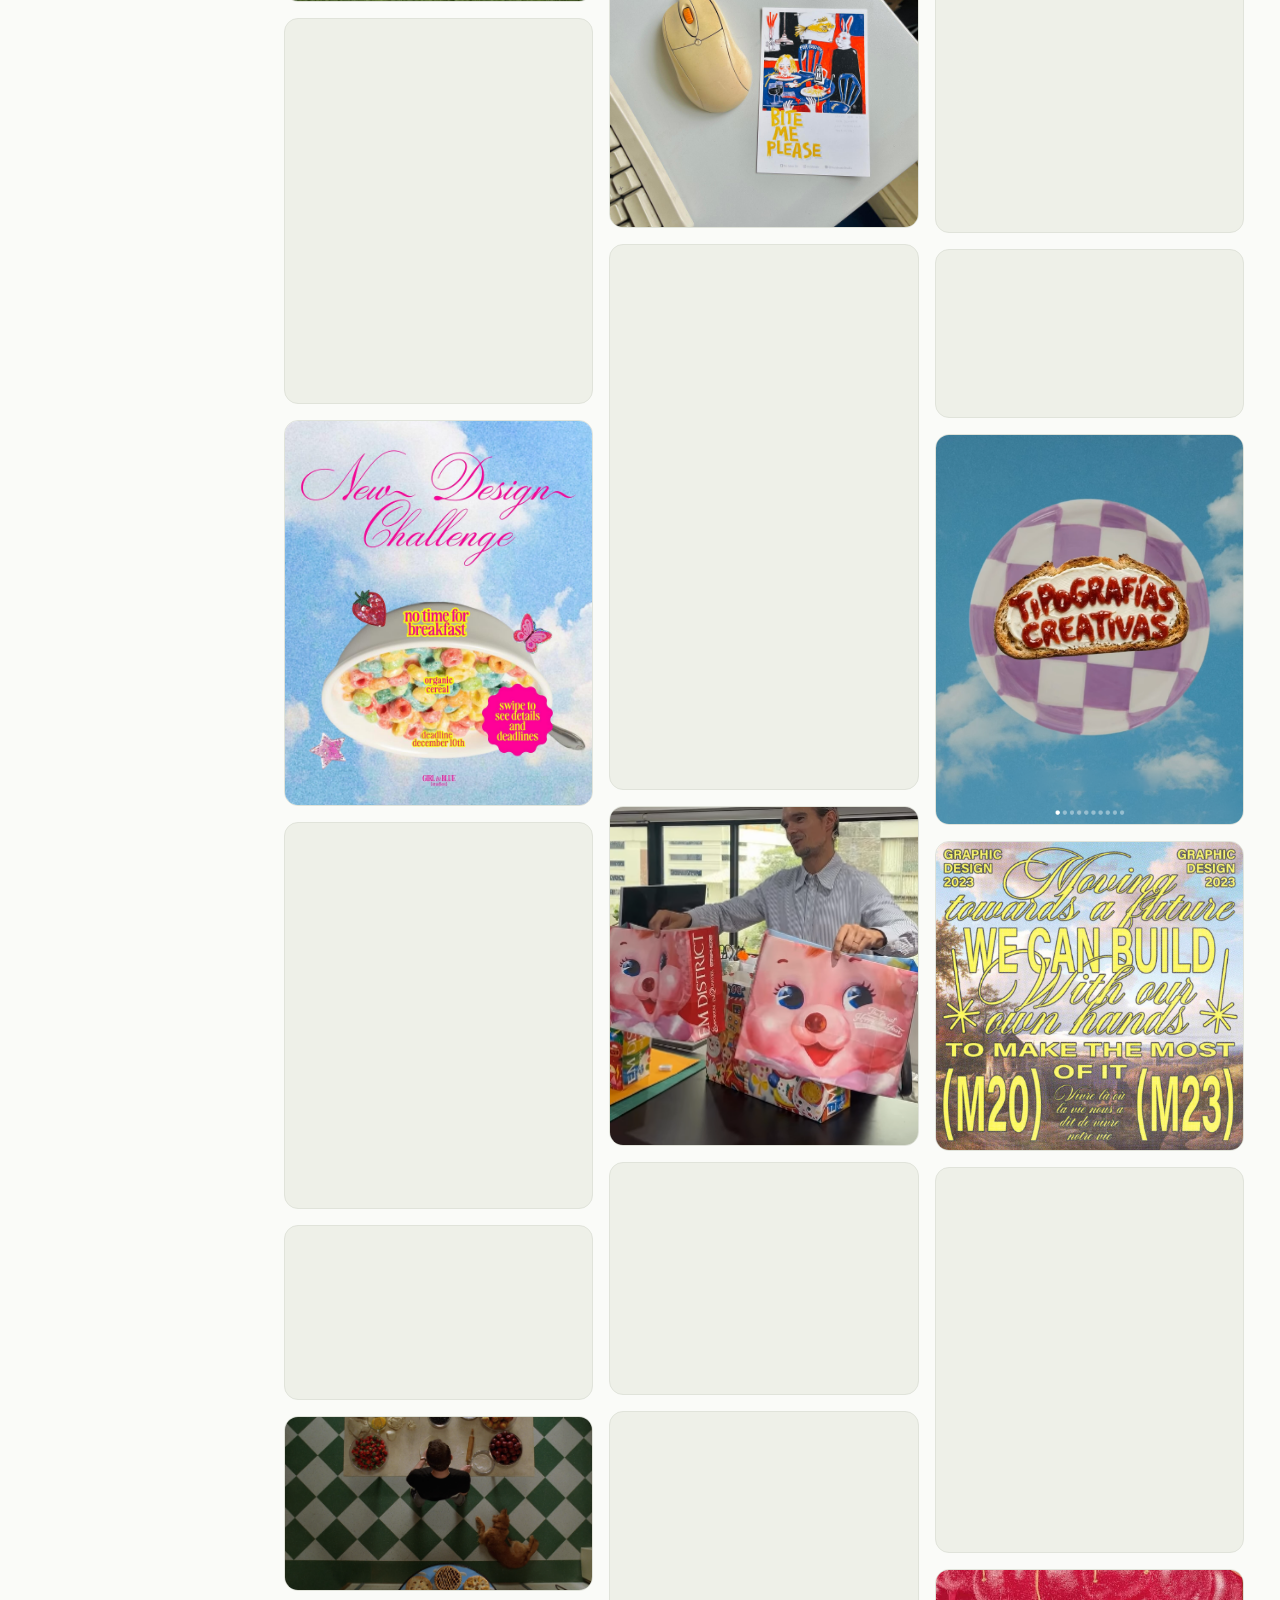
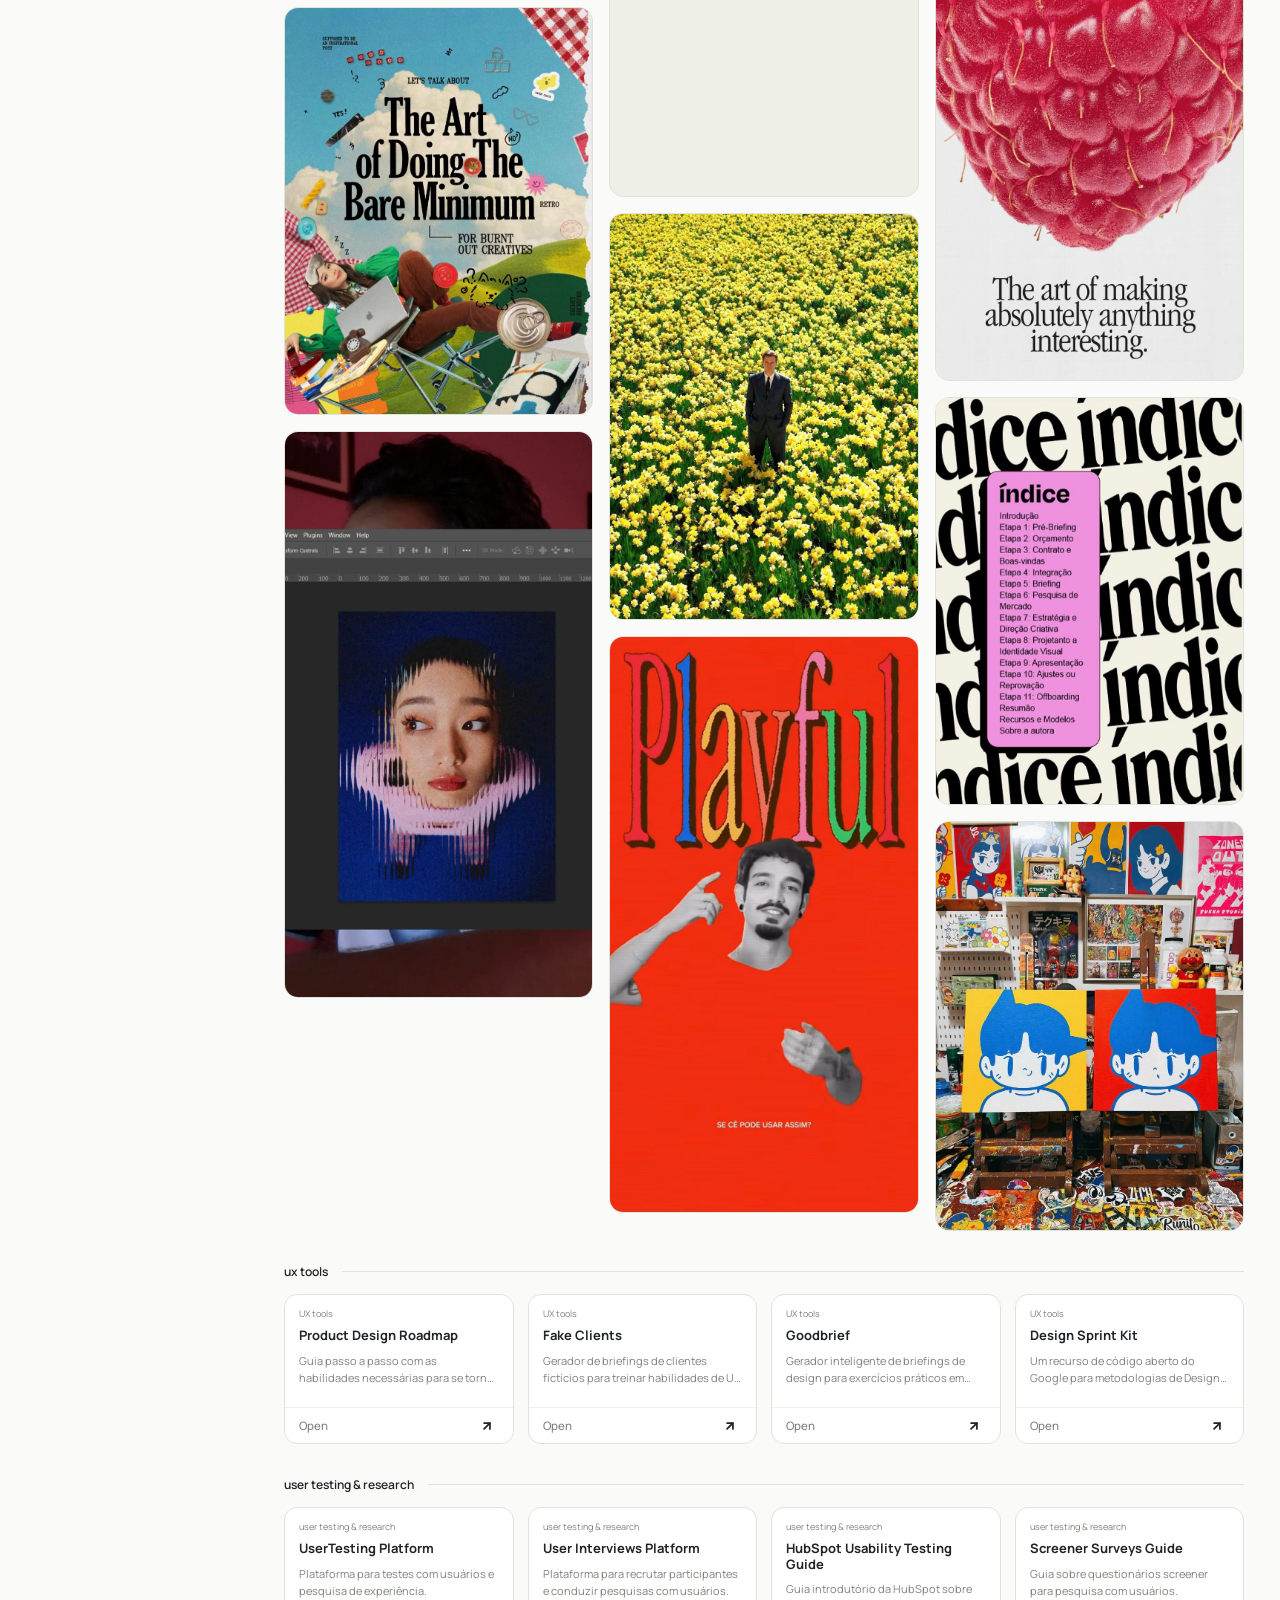
==== commit 3a64fe7b: "Update UX sprint resources and toolbox assets" ====
--- a/index.html
+++ b/index.html
@@ -11,6 +11,9 @@
     <link rel="stylesheet" href="style.css">
 </head>
 <body>
+    <script>
+        try { if (localStorage.getItem('my-creative-box-theme') === 'dark') document.body.classList.add('dark-theme'); } catch (_) {}
+    </script>
 
     <div id="app-container">
         <main id="content">
--- a/style.css
+++ b/style.css
@@ -1150,13 +1150,17 @@
 .nav-link:hover, .nav-category-link:hover { background: #eef1e7; }
 .nav-all-tools { min-height: 56px; background: var(--accent); color: #29301c; }
 .nav-all-tools:hover { background: var(--accent); }
+.nav-ux-patch { min-height: 43px; background: var(--accent); color: #29301c; }
+.nav-ux-patch:hover { background: var(--accent); color: #29301c; }
 .nav-all-tools small { background: #2d361b; color: #e0f8a2; }
 .search-container {
     position: fixed; top: 0; left: 248px; right: 0; z-index: 1500;
     height: 93px; margin: 0; padding: 23px 36px 23px 22px;
     border-bottom: 1px solid var(--border-color); background: var(--bg-color);
-}
-.search-input { height: 46px; padding: 0 22px 0 52px; background: #fff; box-shadow: none; font-size: 12px; }
+    display: flex; align-items: center; gap: 12px;
+}
+.search-input { flex: 1; width: auto; min-width: 0; height: 46px; padding: 0 22px 0 52px; background: #fff; box-shadow: none; font-size: 12px; }
+.search-container .theme-toggle { width: auto; }
 .search-icon { left: 42px; right: auto; top: 37px; stroke-width: 1.7; color: #7d837a; }
 .search-input:focus-visible { outline: 2px solid var(--accent); outline-offset: 3px; box-shadow: none; }
 .hero-section { padding: 6px 100px 32px 0; border-bottom: 1px solid var(--border-color); margin-bottom: 20px; }
@@ -1187,6 +1191,47 @@
 .moodboard-item { margin-bottom: 16px; box-shadow: none; background: var(--panel-soft); }
 .moodboard-item img { width: 100%; height: auto; }
 a:focus-visible, button:focus-visible { outline: 2px solid var(--accent); outline-offset: 3px; }
+.theme-toggle {
+    display: inline-flex;
+    flex: 0 0 auto;
+    align-items: center;
+    justify-content: flex-start;
+    gap: 10px;
+    min-height: 42px;
+    width: 100%;
+    padding: 0 12px;
+    border: 1px solid var(--border-color);
+    border-radius: 9px;
+    background: var(--panel-soft);
+    color: var(--text-main);
+    font: inherit;
+    font-size: 12px;
+    font-weight: 700;
+    text-align: left;
+    cursor: pointer;
+}
+.theme-toggle:hover { border-color: var(--accent); }
+.theme-toggle-icon { font-size: 16px; line-height: 1; }
+body.dark-theme .theme-toggle { background: var(--bg-card); }
+body.dark-theme .nav-link { color: var(--text-muted); }
+body.dark-theme .nav-all-tools,
+body.dark-theme .nav-ux-patch,
+body.dark-theme .nav-all-tools:hover,
+body.dark-theme .nav-ux-patch:hover { color: #29301c; }
+body.dark-theme .nav-all-tools:hover,
+body.dark-theme .nav-ux-patch:hover { background: var(--accent); color: #212427; }
+body.dark-theme .nav-section-title { color: var(--text-muted); }
+body.dark-theme .nav-link small,
+body.dark-theme .catalog-intro small { background: #30342b; color: #d2d7c7; }
+body.dark-theme .tool-card { background: var(--bg-card); border-color: var(--border-color); }
+body.dark-theme .tool-link-icon { border-color: var(--border-color); color: var(--text-muted); }
+@media (max-width: 900px) {
+    .theme-toggle { width: auto; min-height: 40px; padding: 0 12px; }
+}
+@media (max-width: 600px) {
+    .theme-toggle { min-width: 40px; justify-content: center; padding: 0; }
+    .theme-toggle-label { display: none; }
+}
 @media (min-width: 1600px) { .tools-grid { grid-template-columns: repeat(5, minmax(0, 1fr)); } }
 @media (max-width: 1100px) and (min-width: 901px) { .tools-grid { grid-template-columns: repeat(3, minmax(0, 1fr)); } }
 @media (max-width: 900px) {
